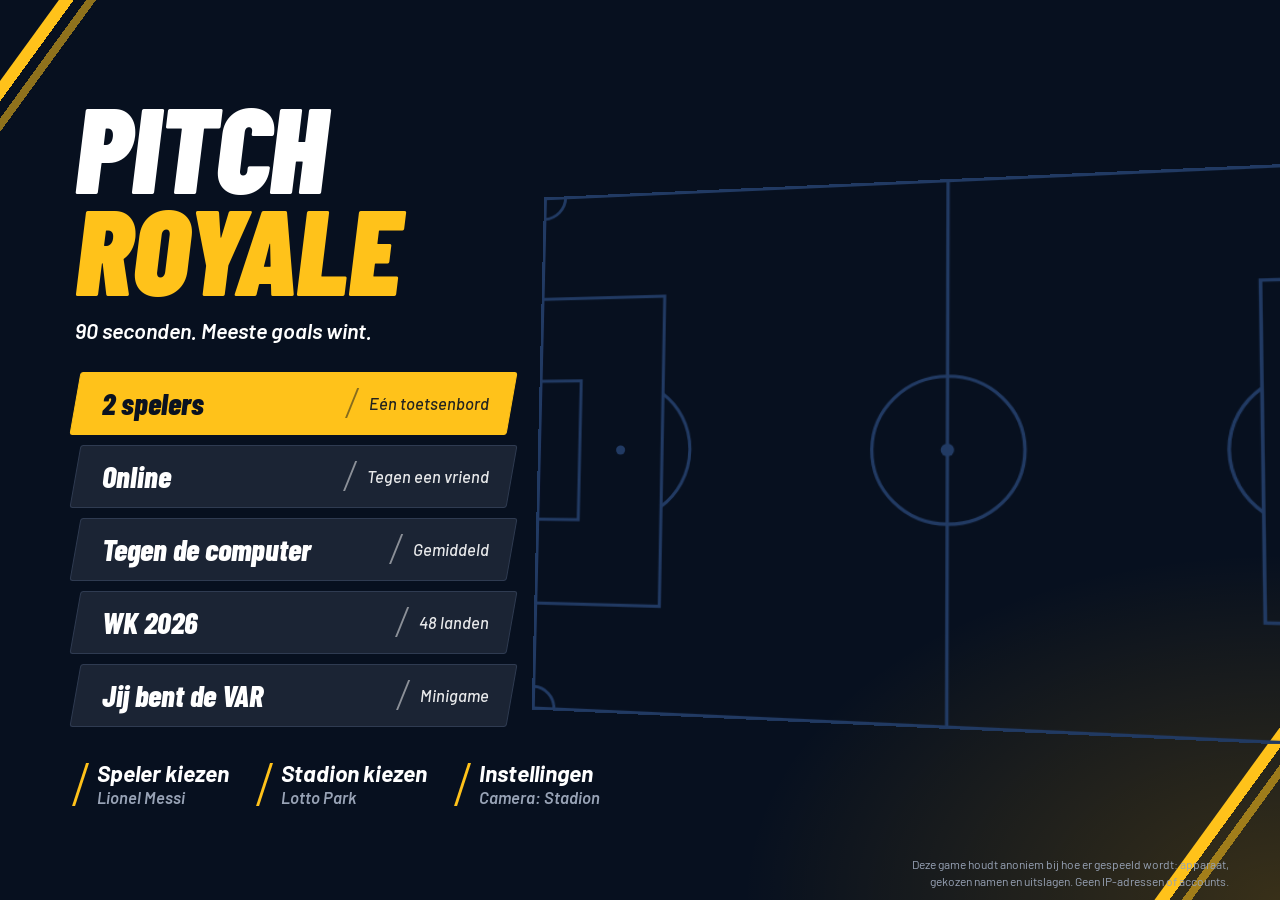
==== index.html @ 57b0ec44 "Bernabéu: het 360-scherm zoals op de foto's (tijd, embleem, REAL MADRID C.F., score, tv-beeld van de" ====
<!DOCTYPE html>
<html lang="nl">
<head>
    <meta charset="UTF-8">
    <meta name="viewport" content="width=device-width, initial-scale=1.0, maximum-scale=1.0, viewport-fit=cover">
    <meta name="apple-mobile-web-app-capable" content="yes">
    <meta name="mobile-web-app-capable" content="yes">
    <meta name="theme-color" content="#0a0a0a">
    <title>Pitch Royale</title>
    <link rel="icon" href="favicon.svg" type="image/svg+xml">
    <link rel="apple-touch-icon" href="apple-touch-icon.png">
    <link rel="preconnect" href="https://fonts.googleapis.com">
    <link rel="preconnect" href="https://fonts.gstatic.com" crossorigin>
    <link href="https://fonts.googleapis.com/css2?family=Barlow:ital,wght@0,400;0,500;0,600;1,500;1,600;1,700&family=Barlow+Condensed:ital,wght@0,600;0,700;0,800;1,700;1,800;1,900&family=Saira+Condensed:wght@900&family=Barlow+Semi+Condensed:wght@700&family=Montserrat:wght@500;600;700&family=Silkscreen&family=Space+Grotesk:wght@400;500&display=swap" rel="stylesheet">
    <link rel="stylesheet" href="styles.css?v=142">
</head>
<body>
    <!-- shared icons -->
    <svg width="0" height="0" style="position:absolute" aria-hidden="true">
        <symbol id="icon-back" viewBox="0 0 24 24">
            <path d="M20 12H5M11 5l-7 7 7 7" fill="none" stroke="currentColor" stroke-width="3" stroke-linecap="square"/>
        </symbol>
        <symbol id="icon-shirt" viewBox="0 0 64 56">
            <path d="M22 4 10 8 2 20l10 7 4-5v30h32V22l4 5 10-7-8-12-12-4c-2 5-6 7-10 7s-8-2-10-7z"/>
        </symbol>
    </svg>

    <!-- ============ SPLASH ============ -->
    <div id="loading-screen" class="screen menu active">
        <div class="splash__name">Pitch Royale</div>
    </div>

    <!-- ============ START ============ -->
    <!-- night blue, the name in white and yellow, slanted menu, the pitch in perspective -->
    <div id="launch-screen" class="screen home">
        <!-- a phone held upright: say before kick-off that the match is played on its side -->
        <p class="home__rotate" role="note">
            <span class="home__rotate-phone" aria-hidden="true"></span>
            <span><strong>Speel liggend:</strong> draai je telefoon een kwartslag</span>
        </p>
        <div class="home__decor" aria-hidden="true">
        <span class="home__stripe home__stripe--top"></span>
        <span class="home__stripe home__stripe--bottom"></span>

        <svg class="home__pitch" viewBox="0 0 1050 680">
            <g fill="none" stroke="currentColor" stroke-width="4">
                <rect x="2" y="2" width="1046" height="676"/>
                <line x1="525" y1="2" x2="525" y2="678"/>
                <circle cx="525" cy="340" r="91.5"/>
                <rect x="2" y="138.5" width="165" height="403"/>
                <rect x="2" y="248.5" width="55" height="183"/>
                <path d="M167 266.9a91.5 91.5 0 0 1 0 146.2"/>
                <rect x="883" y="138.5" width="165" height="403"/>
                <rect x="993" y="248.5" width="55" height="183"/>
                <path d="M883 266.9a91.5 91.5 0 0 0 0 146.2"/>
                <path d="M2 30a28 28 0 0 0 28-28M1020 2a28 28 0 0 0 28 28M2 650a28 28 0 0 1 28 28M1020 678a28 28 0 0 1 28-28"/>
            </g>
            <g fill="currentColor">
                <circle cx="525" cy="340" r="8"/>
                <circle cx="112" cy="340" r="6"/>
                <circle cx="938" cy="340" r="6"/>
            </g>
        </svg>
        </div>

        <main class="home__main">
            <h1 class="home__title"><span>Pitch</span> <span class="home__title-gold">Royale</span></h1>
            <p class="home__tag">90 seconden. Meeste goals wint.</p>

            <div class="home__menu">
                <button id="launch-cta" class="home__btn home__btn--gold" type="button">
                    <span class="home__btn-label">2 spelers</span>
                    <span class="home__btn-meta">Eén toetsenbord</span>
                </button>
                <button id="launch-online" class="home__btn" type="button">
                    <span class="home__btn-label">Online</span>
                    <span class="home__btn-meta">Tegen een vriend</span>
                </button>
                <button id="launch-cpu" class="home__btn" type="button">
                    <span class="home__btn-label">Tegen de computer</span>
                    <span class="home__btn-meta" id="launch-cpu-level">Gemiddeld</span>
                </button>
                <button id="launch-wk" class="home__btn" type="button">
                    <span class="home__btn-label">WK 2026</span>
                    <span class="home__btn-meta">48 landen</span>
                </button>
                <button id="launch-var" class="home__btn" type="button">
                    <span class="home__btn-label">Jij bent de VAR</span>
                    <span class="home__btn-meta" id="launch-var-meta">Minigame</span>
                </button>
            </div>

            <div class="home__links">
                <button id="launch-star-pick" class="home__stadium" type="button">
                    <span class="home__stadium-label">Speler kiezen</span>
                    <span class="home__stadium-name" id="launch-star-name">Lionel Messi</span>
                </button>
                <button id="launch-stadium-pick" class="home__stadium" type="button">
                    <span class="home__stadium-label">Stadion kiezen</span>
                    <span class="home__stadium-name" id="launch-stadium-name">Lotto Park</span>
                </button>
                <button id="launch-settings" class="home__stadium" type="button">
                    <span class="home__stadium-label">Instellingen</span>
                    <span class="home__stadium-name" id="launch-settings-name">Camera: Uitzending</span>
                </button>
            </div>
        </main>

        <!-- shown only while statistics are on (game.stats.js) -->
        <p class="home__note" id="stats-note" hidden>Deze game houdt anoniem bij hoe er gespeeld wordt: apparaat, gekozen namen en uitslagen. Geen IP-adressen of accounts.</p>
    </div>

    <!-- ============ SETUP ============ -->
    <div id="setup-screen" class="screen menu">
        <header class="topbar">
            <button class="back" type="button" data-back>
                <svg aria-hidden="true"><use href="#icon-back"/></svg>Terug
            </button>
            <span class="topbar__brand">Pitch Royale</span>
        </header>

        <main class="page">
            <div class="page__head">
                <h1 class="title">Opstelling</h1>
                <div class="seg" role="tablist" aria-label="Spelmodus">
                    <button class="seg__btn mode-tab active" type="button" data-mode="duo" role="tab" aria-selected="true">2 spelers</button>
                    <button class="seg__btn mode-tab" type="button" data-mode="cpu" role="tab" aria-selected="false">Tegen de computer</button>
                </div>
            </div>

            <div class="halves">
                <section class="team-card" id="card-p1" data-team="red">
                    <div class="team-card__head">
                        <svg class="shirt" aria-hidden="true"><use href="#icon-shirt"/></svg>
                        <div>
                            <div class="team-card__side">Thuis</div>
                            <div class="team-card__color">Rood</div>
                        </div>
                    </div>
                    <label class="field" for="p1-name">
                        <span class="field__label">Naam speler 1</span>
                        <input id="p1-name" class="field__input" type="text" maxlength="14" placeholder="Speler 1" autocomplete="off" spellcheck="false">
                    </label>
                    <dl class="keys">
                        <div><dt>Bewegen</dt><dd><kbd>W</kbd><kbd>A</kbd><kbd>S</kbd><kbd>D</kbd></dd></div>
                        <div><dt>Schieten</dt><dd><kbd>Spatie</kbd> langer = harder</dd></div>
                        <div><dt>Hoog schot</dt><dd><kbd>W</kbd> + <kbd>Spatie</kbd> samen</dd></div>
                        <div><dt>Passen</dt><dd><kbd>Q</kbd></dd></div>
                        <div><dt>Zonder bal</dt><dd><kbd>Spatie</kbd> tackle, <kbd>Q</kbd> bal vragen. Je speelt de hele wedstrijd met je eigen ster (online: <kbd>Q</kbd> wisselt)</dd></div>
                        <div><dt>Sprinten</dt><dd><kbd>Shift</kbd> links</dd></div>
                        <div><dt>Krullen</dt><dd>na je schot <kbd>W</kbd> of <kbd>S</kbd></dd></div>
                    </dl>
                    <p class="keys__note" id="p1-keys-alt" hidden>Tegen de computer werken de pijltjes ook.</p>
                    <p class="touch-help">Links de stick. Rechts <strong>Schiet</strong> (langer = harder; veeg bij het loslaten omhoog voor een hoog schot), <strong>Pass</strong> en <strong>Sprint</strong>. Zonder bal worden ze <strong>Tackle</strong> en <strong>Vraag</strong> (bal vragen). Je speelt de hele wedstrijd met je eigen ster; je teamgenoten speelt de computer. Krullen: duw na je schot de stick omhoog of omlaag.</p>
                </section>

                <div class="halves__mid">
                    <button id="swap-teams" class="swap" type="button" aria-label="Wissel van kleur">
                        <svg viewBox="0 0 24 24" aria-hidden="true">
                            <path d="M4 8h15M15 4l4 4-4 4M20 16H5M9 12l-4 4 4 4" fill="none" stroke="currentColor" stroke-width="2.5" stroke-linecap="square"/>
                        </svg>
                        Wissel
                    </button>
                </div>

                <section class="team-card" id="card-p2" data-team="blue">
                    <div class="team-card__head">
                        <svg class="shirt" aria-hidden="true"><use href="#icon-shirt"/></svg>
                        <div>
                            <div class="team-card__side">Uit</div>
                            <div class="team-card__color">Blauw</div>
                        </div>
                    </div>
                    <div id="p2-human">
                        <label class="field" for="p2-name">
                            <span class="field__label">Naam speler 2</span>
                            <input id="p2-name" class="field__input" type="text" maxlength="14" placeholder="Speler 2" autocomplete="off" spellcheck="false">
                        </label>
                        <dl class="keys">
                            <div><dt>Bewegen</dt><dd><kbd>↑</kbd><kbd>←</kbd><kbd>↓</kbd><kbd>→</kbd></dd></div>
                            <div><dt>Schieten</dt><dd><kbd>Enter</kbd> langer = harder</dd></div>
                            <div><dt>Hoog schot</dt><dd><kbd>↑</kbd> + <kbd>Enter</kbd> samen</dd></div>
                            <div><dt>Passen</dt><dd><kbd>Shift</kbd> rechts</dd></div>
                            <div><dt>Zonder bal</dt><dd><kbd>Enter</kbd> tackle, <kbd>Shift</kbd> wisselen naar wie het dichtst bij de bal is</dd></div>
                            <div><dt>Sprinten</dt><dd><kbd>Alt</kbd> rechts of <kbd>/</kbd></dd></div>
                            <div><dt>Krullen</dt><dd>na je schot <kbd>↑</kbd> of <kbd>↓</kbd></dd></div>
                        </dl>
                    </div>
                    <div class="team-card__cpu" id="p2-cpu" hidden>
                        <p class="team-card__cpu-name">Computer</p>
                        <p class="team-card__cpu-line">Kies hoe sterk hij speelt.</p>
                        <!-- filled from LEVELS in game.core.js by renderLevels() -->
                        <div class="level" id="level-list" role="radiogroup" aria-label="Niveau van de computer"></div>
                    </div>
                </section>
            </div>

            <div class="page__foot">
                <button id="to-coin" class="btn" type="button">Naar de toss</button>
            </div>
        </main>
    </div>

    <!-- ============ TOSS ============ -->
    <div id="coin-screen" class="screen menu">
        <header class="topbar">
            <button class="back" type="button" data-back>
                <svg aria-hidden="true"><use href="#icon-back"/></svg>Terug
            </button>
            <span class="topbar__brand">Pitch Royale</span>
        </header>

        <main class="page page--center">
            <h1 class="title">De toss</h1>
            <p class="lead"><strong id="coin-caller-name">Speler 1</strong> kiest: kop of munt?</p>

            <div class="toss">
                <button id="pick-heads" class="pick-btn pick-btn--heads" type="button">
                    <span class="pick-btn__coin" aria-hidden="true"></span>Kop
                </button>

                <div class="toss__circle">
                    <div class="coin-arena">
                        <div class="coin-shadow"></div>
                        <div class="coin" id="coin3d">
                            <div class="coin__face coin__face--heads">Kop</div>
                            <div class="coin__face coin__face--tails">Munt</div>
                        </div>
                    </div>
                </div>

                <button id="pick-tails" class="pick-btn pick-btn--tails" type="button">
                    <span class="pick-btn__coin" aria-hidden="true"></span>Munt
                </button>
            </div>

            <div id="coin-result" class="coin-result" aria-live="polite">
                <span class="coin-result__line"></span>
                <span class="coin-result__text"></span>
            </div>

            <div class="toss__cta">
                <button id="kickoff-btn" class="btn" type="button" hidden>Aftrappen</button>
            </div>
        </main>
    </div>

    <!-- ============ MATCH ============ -->
    <div id="game-screen" class="screen">
        <!-- TV scoreboard: our mark, the clock, then the three-letter codes and the score -->
        <div class="scorebug">
            <div class="scorebug__mark" aria-hidden="true">
                <img src="media/hud/ball.png?v=2" alt="" width="30" height="30">
            </div>
            <div class="scorebug__clock" id="hud-timer">00:00</div>
            <div class="scorebug__main">
                <div class="scorebug__team scorebug__team--red">
                    <span class="scorebug__name" id="hud-p1-name">SP1</span>
                </div>
                <div class="scorebug__score" aria-label="Stand">
                    <span id="hud-s1">0</span>
                    <span class="scorebug__sep" aria-hidden="true"></span>
                    <span id="hud-s2">0</span>
                </div>
                <div class="scorebug__team scorebug__team--blue">
                    <span class="scorebug__name" id="hud-p2-name">SP2</span>
                </div>
            </div>
        </div>

        <!-- WK knockout level at full time (game.wk.js) -->
        <div class="wk-banner" id="wk-banner" role="status" hidden>
            <span class="wk-banner__title">Verlenging</span>
            <span class="wk-banner__sub">30 seconden · daarna strafschoppen</span>
        </div>

        <!-- while the stadium model downloads; the match is already on (buildStadium) -->
        <div class="stadium-loading" id="stadium-loading" role="status" hidden>
            Stadion laden <span id="stadium-loading-pct"></span>
        </div>

        <!-- a corner or a throw-in (game.js: set pieces): what it is and for whom, and
             for whoever takes it how; the layer catches the click or tap on the pitch -->
        <div class="setpiece" id="setpiece" role="status" hidden>
            <span class="setpiece__kind" id="setpiece-kind">Hoekschop</span>
            <span class="setpiece__team" id="setpiece-team">SP1</span>
            <span class="setpiece__hint" id="setpiece-hint" hidden></span>
        </div>
        <div class="aim-layer" id="aim-layer" hidden></div>

        <!-- the referee's call (game.referee.js): offside, a foul, a card -->
        <div class="ref-call" id="ref-call" role="status" hidden>
            <span class="ref-call__card" id="ref-call-card" hidden></span>
            <span class="ref-call__kind" id="ref-call-kind">Buitenspel</span>
            <span class="ref-call__team" id="ref-call-team">SP1</span>
            <span class="ref-call__sub" id="ref-call-sub"></span>
        </div>
        <!-- the VAR at work, the replay's bars, and its decision -->
        <div class="replay" id="replay" aria-hidden="true" hidden>
            <span class="replay__tag">Herhaling</span>
        </div>
        <div class="var-box" id="var-box" role="status" hidden>
            <span class="var-box__mark">VAR</span>
            <span class="var-box__state" id="var-state">Check</span>
            <span class="var-box__subject" id="var-subject">Mogelijke strafschop</span>
        </div>
        <div class="var-decision" id="var-decision" role="status" hidden>
            <div class="var-decision__bar">
                <span class="var-decision__tag">VAR</span>
                <span class="var-decision__text" id="var-decision-text">Strafschop</span>
            </div>
            <div class="var-decision__sub" id="var-decision-sub"></div>
        </div>
        <!-- the screen dips for a moment while the players are put in place for it -->
        <div class="cut" id="cut" hidden></div>

        <!-- key legends, filled in by paintHud() -->
        <div class="hud-keys hud-keys--left" id="hud-keys-p1"></div>
        <div class="hud-keys hud-keys--right" id="hud-keys-p2"></div>

        <div class="kickoff-overlay" id="kickoff-overlay" hidden>
            <div class="kickoff-board">
                <div class="kickoff-overlay__lbl">Aftrap</div>
                <div class="kickoff-overlay__num" id="kickoff-num">3</div>
            </div>
        </div>

        <!-- a goal: the word in the scorer's colour, then the new score in the scoreboard style -->
        <div class="goal-flash" id="goal-flash" hidden>
            <div class="goal-flash__text">Goal</div>
            <div class="goal-flash__bar">
                <span class="goal-flash__code goal-flash__code--red" id="goal-flash-red">SP1</span>
                <span class="goal-flash__score"><span id="goal-flash-s1">1</span><span class="scorebug__sep" aria-hidden="true"></span><span id="goal-flash-s2">0</span></span>
                <span class="goal-flash__code goal-flash__code--blue" id="goal-flash-blue">SP2</span>
            </div>
            <div class="goal-flash__sub" id="goal-flash-sub">Speler 1</div>
        </div>

        <button id="pause-btn" class="pause-btn" type="button" title="Pauze (P of Esc)" aria-label="Pauze">
            <span></span><span></span>
        </button>

        <div id="pause-overlay" class="pause-overlay" hidden>
            <div class="pause-overlay__panel paper">
                <div class="pause-overlay__title">Pauze</div>
                <div class="pause-overlay__sub">Druk op <kbd>P</kbd> of <kbd>Esc</kbd> om verder te spelen.</div>
                <button id="pause-resume" class="btn" type="button">Verder spelen</button>
                <button id="pause-leave" class="btn btn--line" type="button" hidden>Wedstrijd verlaten</button>
                <button id="pause-quit" class="btn btn--line" type="button">Afsluiten</button>
            </div>
        </div>

        <!-- touch controls, only on phones and tablets (html.is-touch, game.ui.js):
             a stick on the left that appears where your thumb lands, two buttons on the right -->
        <div class="touch" id="touch-controls">
            <div class="touch__zone" id="touch-zone">
                <div class="stick" id="touch-stick"><div class="stick__knob" id="touch-knob"></div></div>
            </div>
            <button class="touch__btn touch__btn--pass" id="touch-pass" type="button" tabindex="-1">Pass</button>
            <button class="touch__btn touch__btn--shoot" id="touch-shoot" type="button" tabindex="-1">Schiet</button>
            <button class="touch__btn touch__btn--sprint" id="touch-sprint" type="button" tabindex="-1">Sprint</button>
        </div>

        <!-- a phone held upright: the pitch needs the width -->
        <div class="rotate-hint">
            <div class="rotate-hint__phone" aria-hidden="true"></div>
            <p class="rotate-hint__text">Draai je telefoon</p>
            <p class="rotate-hint__lead">De wedstrijd wordt liggend gespeeld. Hij staat op pauze tot je je telefoon een kwartslag draait.</p>
            <p class="rotate-hint__sub">Draait het beeld niet mee? Zet de rotatievergrendeling uit: veeg vanaf de rand omlaag en tik op het slotje of op "Automatisch draaien".</p>
        </div>
    </div>

    <!-- ============ WK 2026: PICK YOUR COUNTRY ============ -->
    <div id="wk-screen" class="screen menu">
        <header class="topbar">
            <button class="back" type="button" data-back>
                <svg aria-hidden="true"><use href="#icon-back"/></svg>Terug
            </button>
            <span class="topbar__brand">WK 2026</span>
        </header>

        <main class="page wk">
            <div class="wk__head">
                <img class="wk-emblem" alt="WK 2026" hidden>
                <h1 class="title">Kies je land</h1>
                <p class="wk__lead">Het WK in Canada, Mexico en de Verenigde Staten: de 48 landen in de groepen van de loting. Jij speelt de wedstrijden van jouw land, de rest wordt gespeeld zonder jou.</p>
            </div>

            <div class="wk-hero" id="wk-hero"></div>

            <div class="wk__resume" id="wk-resume" hidden>
                <p class="wk__resume-text" id="wk-resume-text"></p>
                <button id="wk-resume-go" class="btn" type="button">Verder spelen</button>
            </div>

            <div class="wk__level">
                <p class="wk__level-label" id="wk-level-label">Niveau van de tegenstanders</p>
                <div class="seg" id="wk-level" role="radiogroup" aria-labelledby="wk-level-label">
                    <button class="seg__btn" type="button" role="radio" data-level="easy">Makkelijk</button>
                    <button class="seg__btn" type="button" role="radio" data-level="medium">Gemiddeld</button>
                    <button class="seg__btn" type="button" role="radio" data-level="hard">Moeilijk</button>
                </div>
            </div>

            <!-- twelve groups, filled from WK_GROUPS by wkRenderPick() -->
            <div class="wk-groups" id="wk-groups"></div>

            <!-- stays at the bottom of the screen while you scroll through the groups -->
            <div class="wk__foot">
                <button id="wk-start" class="btn" type="button" disabled>Kies je land</button>
            </div>
        </main>
    </div>

    <!-- ============ WK 2026: THE TOURNAMENT ============ -->
    <div id="wk-hub-screen" class="screen menu">
        <header class="topbar">
            <button class="back" type="button" id="wk-hub-back">
                <svg aria-hidden="true"><use href="#icon-back"/></svg>Menu
            </button>
            <span class="topbar__brand">WK 2026</span>
        </header>

        <main class="page wkhub">
            <div class="wkhub__head">
                <img class="wk-emblem wk-emblem--small" alt="WK 2026" hidden>
                <img class="flag flag--head" id="wk-hub-flag" src="media/flags/nl.svg" alt="" width="60" height="40">
                <div>
                    <h1 class="title" id="wk-hub-team">Nederland</h1>
                    <p class="wkhub__sub" id="wk-hub-sub">Groep F</p>
                </div>
            </div>

            <ol class="wk-path" id="wk-path" aria-label="Het toernooi"></ol>

            <div class="wkhub__grid">
                <section class="wk-panel">
                    <h2 class="wk-panel__title" id="wk-table-title">Groep F</h2>
                    <table class="wk-table" id="wk-table"></table>
                    <ul class="wk-fixtures" id="wk-fixtures"></ul>
                </section>
                <section class="wk-panel wk-next" id="wk-next" aria-live="polite"></section>
            </div>

            <details class="wk-all">
                <summary>Alle groepen</summary>
                <div class="wk-all__grid" id="wk-all"></div>
            </details>
        </main>
    </div>

    <!-- ============ ONLINE: log in, friends, a code, waiting (game.online.js) ============ -->
    <div id="online-screen" class="screen menu">
        <header class="topbar">
            <button class="back" type="button" id="online-back">
                <svg aria-hidden="true"><use href="#icon-back"/></svg><span>Terug</span>
            </button>
            <div class="o-me" id="online-me" hidden>
                <span>Ingelogd als</span><strong id="online-me-name"></strong>
                <button type="button" class="o-me__out" id="online-logout">Uitloggen</button>
            </div>
            <span class="topbar__brand" id="online-brand">Pitch Royale</span>
        </header>

        <main class="page">
            <!-- log in or make an account: a username and a password, no email -->
            <section class="o-view o-center" id="online-login">
                <h1 class="title">Online spelen</h1>
                <div class="seg o-seg" role="tablist" aria-label="Inloggen of account maken">
                    <button class="seg__btn active" type="button" role="tab" aria-selected="true" data-auth="in">Inloggen</button>
                    <button class="seg__btn" type="button" role="tab" aria-selected="false" data-auth="up">Account maken</button>
                </div>
                <form class="o-form" id="online-auth-form" novalidate>
                    <label class="field" for="online-user">
                        <span class="field__label">Gebruikersnaam</span>
                        <input id="online-user" class="field__input" type="text" maxlength="16" autocomplete="username" autocapitalize="none" spellcheck="false" placeholder="bijvoorbeeld spits9">
                    </label>
                    <label class="field" for="online-pass">
                        <span class="field__label">Wachtwoord</span>
                        <input id="online-pass" class="field__input" type="password" autocomplete="current-password" placeholder="minstens 6 tekens">
                    </label>
                    <p class="o-msg" id="online-auth-msg" role="alert" hidden></p>
                    <button class="btn" type="submit" id="online-auth-go">Inloggen</button>
                    <p class="o-hint">Je hebt alleen een gebruikersnaam en een wachtwoord nodig. Geen e-mail.</p>
                </form>
            </section>

            <!-- friends, as a league table with your results against each other -->
            <section class="o-view o-page" id="online-friends" hidden>
                <div class="o-head">
                    <h1 class="title">Vrienden</h1>
                    <form class="o-add" id="online-add-form">
                        <input id="online-add" class="field__input" type="text" maxlength="16" placeholder="Gebruikersnaam" aria-label="Gebruikersnaam van je vriend" autocomplete="off" autocapitalize="none" spellcheck="false">
                        <button class="btn" type="submit">Verzoek sturen</button>
                    </form>
                </div>
                <p class="o-msg" id="online-add-msg" role="status" hidden></p>
                <div class="o-box o-box--gold" id="online-requests" hidden></div>
                <div class="o-box" id="online-list"></div>
                <div class="o-foot">
                    <button class="btn btn--line" type="button" id="online-to-code">Spelen met een code <span class="btn__meta">zonder vriendschap</span></button>
                </div>
            </section>

            <!-- make a code, or type the one you got -->
            <section class="o-view o-center" id="online-code" hidden>
                <h1 class="title">Spelen met een code</h1>
                <p class="lead">Maak een code en stuur hem naar je vriend, of typ de code die je kreeg.</p>
                <div class="o-form">
                    <button class="btn" type="button" id="online-make">Code maken</button>
                    <div class="o-or">of</div>
                    <label class="field" for="online-code-in">
                        <span class="field__label">Code van je vriend</span>
                        <input id="online-code-in" class="field__input o-code-input" type="text" inputmode="numeric" pattern="[0-9]*" maxlength="4" placeholder="0000" autocomplete="off">
                    </label>
                    <p class="o-msg" id="online-code-msg" role="status" hidden></p>
                    <button class="btn btn--line" type="button" id="online-join" disabled>Meedoen</button>
                </div>
            </section>

            <!-- what do you play: a match or a shoot-out -->
            <section class="o-view o-center" id="online-pick" hidden>
                <h1 class="title">Wat spelen jullie?</h1>
                <p class="lead" id="online-pick-lead"></p>
                <div class="o-kinds">
                    <button class="btn btn--line" type="button" data-kind="match">Wedstrijd <span class="btn__meta">90 seconden</span></button>
                    <button class="btn btn--line" type="button" data-kind="pens">Strafschoppen <span class="btn__meta">Normaal</span></button>
                    <button class="btn btn--line" type="button" data-kind="wkpens">Strafschoppen WK <span class="btn__meta">MetLife · kies je land</span></button>
                </div>
            </section>

            <!-- a World Cup shoot-out: both pick a country -->
            <section class="o-view o-page" id="online-land" hidden>
                <h1 class="title">Kies je land</h1>
                <p class="lead" id="online-land-lead" aria-live="polite"></p>
                <div class="o-lands" id="online-land-grid" role="group" aria-label="Landen"></div>
            </section>

            <!-- waiting for the other one -->
            <section class="o-view o-center" id="online-wait" hidden>
                <h1 class="title" id="online-wait-title">Wachten op je vriend</h1>
                <div class="o-vs">
                    <div class="o-team o-team--red" id="online-wait-red"></div>
                    <b>tegen</b>
                    <div class="o-team o-team--blue o-team--wait" id="online-wait-blue">…</div>
                </div>
                <p class="lead" id="online-wait-lead" aria-live="polite"></p>
                <div class="o-code" id="online-wait-code" aria-label="Code"></div>
                <button class="btn btn--line" type="button" id="online-copy">Code kopiëren</button>
            </section>
        </main>
    </div>

    <!-- ============ SETTINGS ============ -->
    <!-- the match camera, one for a laptop and one for a phone (game.ui.js: bindSettings) -->
    <div id="settings-screen" class="screen menu">
        <header class="topbar">
            <button class="back" type="button" data-back>
                <svg aria-hidden="true"><use href="#icon-back"/></svg>Terug
            </button>
            <span class="topbar__brand">Pitch Royale</span>
        </header>

        <main class="page">
            <div class="page__head">
                <h1 class="title">Instellingen</h1>
                <div class="seg" role="tablist" aria-label="Apparaat">
                    <button class="seg__btn set-device" type="button" data-device="laptop" role="tab">Laptop</button>
                    <button class="seg__btn set-device" type="button" data-device="phone" role="tab">Telefoon</button>
                </div>
            </div>

            <div class="set">
                <section class="set__views">
                    <h2 class="set__head">Camera</h2>
                    <div class="set__list" id="set-views" role="radiogroup" aria-label="Camera"></div>
                </section>

                <section class="set__tune">
                    <!-- the chosen stadium as the match camera sees it (game.ui.js: SETTINGS_PREVIEW) -->
                    <div class="set__preview" id="set-preview">
                        <span class="set__preview-wait" id="set-preview-wait">Stadion laden…</span>
                    </div>
                    <label class="set__slider" for="set-height">
                        <span class="set__slider-top"><span>Hoogte</span><output id="set-height-out">5</output></span>
                        <input id="set-height" type="range" min="0" max="10" step="1" value="5">
                    </label>
                    <label class="set__slider" for="set-zoom">
                        <span class="set__slider-top"><span>Zoom</span><output id="set-zoom-out">5</output></span>
                        <input id="set-zoom" type="range" min="0" max="10" step="1" value="5">
                    </label>
                    <p class="set__note" id="set-note">Geldt voor deze laptop. De telefoon heeft zijn eigen camera.</p>
                    <button class="btn btn--line" id="set-reset" type="button">Standaard</button>
                </section>
            </div>
        </main>
    </div>

    <!-- ============ STADIUM PICKER ============ -->
    <div id="stadium-screen" class="screen menu">
        <header class="topbar">
            <button id="stadium-back" class="back" type="button">
                <svg aria-hidden="true"><use href="#icon-back"/></svg>Terug
            </button>
            <span class="topbar__brand">Pitch Royale</span>
        </header>

        <main class="page">
            <h1 class="title" id="stadium-title">Competitie kiezen</h1>
            <p class="league-sub" id="stadium-sub" hidden></p>

            <!-- step 1: the competitions (game.stadium.js: renderLeagueTiles) -->
            <div class="leagues" id="stadium-leagues" role="group" aria-label="Competities"></div>

            <!-- step 2: the stadiums of one competition, the others in a strip on the left -->
            <div class="stadium stadium--league" id="stadium-pick" hidden>
                <nav class="league-strip" id="stadium-strip" aria-label="Andere competitie"></nav>
                <div class="stadium__view">
                    <!-- STADIUM_PREVIEW mounts its canvas in here -->
                    <div class="viewer" id="stadium-viewer">
                        <p class="viewer__msg viewer__msg--loading">Stadion laden</p>
                        <p class="viewer__msg viewer__msg--failed">Dit stadion kon niet worden geladen</p>
                    </div>
                    <p class="viewer__hint no-touch">Sleep om te draaien, scroll om te zoomen</p>
                    <p class="viewer__hint touch-only">Sleep om te draaien, knijp om te zoomen</p>
                    <div class="caption">
                        <h2 class="caption__name" id="stadium-name">Lotto Park</h2>
                        <p class="caption__sub">
                            <span id="stadium-club">RSC Anderlecht · Brussel</span>
                            <span class="caption__cap" id="stadium-cap">22.500 plaatsen</span>
                        </p>
                    </div>
                </div>

                <div class="stadium__side">
                    <div class="stadium-list__head" aria-hidden="true">
                        <span>#</span><span>Stadion</span><span></span><span>Plaatsen</span>
                    </div>
                    <div class="stadium-list stadium-list--league" id="stadium-list" role="group" aria-label="Stadions"></div>
                    <div class="stadium__foot">
                        <!-- a stadium with a retractable roof: open or closed (game.stadium.js: renderRoofButtons) -->
                        <div class="seg roof-seg" id="stadium-roof" role="radiogroup" aria-label="Dak" hidden>
                            <button class="seg__btn" type="button" role="radio" data-roof="open">Dak open</button>
                            <button class="seg__btn" type="button" role="radio" data-roof="closed">Dak dicht</button>
                        </div>
                        <button id="stadium-confirm" class="btn" type="button">Dit stadion kiezen</button>
                    </div>
                </div>
            </div>
        </main>
    </div>

    <!-- ============ PICK YOUR STAR (game.players.js) ============ -->
    <div id="star-screen" class="screen menu">
        <header class="topbar">
            <button id="star-back" class="back" type="button">
                <svg aria-hidden="true"><use href="#icon-back"/></svg>Terug
            </button>
            <span class="topbar__brand">Pitch Royale</span>
        </header>

        <main class="page">
            <h1 class="title">Speler kiezen</h1>

            <div class="stadium star">
                <div class="stadium__view">
                    <div class="star__num" id="star-num" aria-hidden="true">10</div>
                    <div class="viewer" id="star-viewer"></div>
                    <p class="viewer__hint">Sleep om hem rond te draaien</p>
                    <div class="star__stats star__stats--over" id="star-stats-over"></div>
                    <div class="caption">
                        <h2 class="caption__name" id="star-name">Lionel Messi</h2>
                        <p class="caption__sub">
                            <span class="star__land" id="star-land">Argentinië</span>
                            <span class="caption__cap" id="star-cap">Rugnummer 10</span>
                        </p>
                    </div>
                </div>

                <div class="stadium__side">
                    <div class="stadium-list__head" aria-hidden="true">
                        <span>#</span><span>Speler</span><span></span><span>Land</span>
                    </div>
                    <div class="stadium-list" id="star-list" role="group" aria-label="Spelers"></div>
                    <div class="star__stats" id="star-stats"></div>
                    <div class="stadium__foot">
                        <button id="star-confirm" class="btn" type="button">Deze speler kiezen</button>
                    </div>
                </div>
            </div>
        </main>
    </div>

    <!-- ============ FULL TIME ============ -->
    <div id="over-screen" class="screen">
        <main class="page page--center">
            <h1 class="title">Eindstand</h1>
            <div class="final">
                <div class="final__team final__team--red">
                    <span class="final__name" id="over-p1-name">Speler 1</span>
                </div>
                <div class="final__score">
                    <span id="over-s1">0</span>
                    <span aria-hidden="true">–</span>
                    <span id="over-s2">0</span>
                </div>
                <div class="final__team final__team--blue">
                    <span class="final__name" id="over-p2-name">Speler 2</span>
                </div>
            </div>
            <p class="final__verdict" id="over-winner">Gelijkspel</p>
            <!-- possession, shots (on target) and passes, filled by renderMatchStats() in game.js -->
            <div class="match-stats" id="over-stats" role="group" aria-label="Wedstrijdstatistieken"></div>
            <div class="actions">
                <button id="play-again" class="btn" type="button">Revanche</button>
                <button id="back-home" class="btn btn--line" type="button">Naar het menu</button>
                <button id="wk-continue" class="btn" type="button" hidden>Verder</button>
            </div>
        </main>
    </div>

    <!-- a friend challenges you, wherever you are in the menus (game.online.js) -->
    <div class="o-modal-bg" id="online-invite" role="dialog" aria-modal="true" aria-labelledby="online-invite-title" hidden>
        <div class="o-modal">
            <p class="o-h">Uitdaging</p>
            <p class="o-big" id="online-invite-title"></p>
            <p class="o-note" id="online-invite-sub"></p>
            <div class="o-modal__btns">
                <button class="o-sbtn" type="button" id="online-invite-yes">Accepteren</button>
                <button class="o-sbtn o-sbtn--slate" type="button" id="online-invite-no">Weigeren</button>
            </div>
            <div class="o-modal__time"><i id="online-invite-time"></i></div>
        </div>
    </div>

    <script src="https://cdnjs.cloudflare.com/ajax/libs/three.js/r128/three.min.js"></script>
    <script src="https://cdn.jsdelivr.net/npm/three@0.128.0/examples/js/loaders/GLTFLoader.js"></script>
    <script src="https://cdn.jsdelivr.net/npm/three@0.128.0/examples/js/controls/OrbitControls.js"></script>
    <script src="game.core.js?v=167"></script>
    <script src="game.screen.js?v=21"></script>
    <script src="game.stadium.js?v=137"></script>
    <script src="game.ui.js?v=135"></script>
    <script src="game.wk.js?v=116"></script>
    <script src="stats.config.js?v=116"></script>
    <script src="game.stats.js?v=118"></script>
    <script src="game.players.js?v=1"></script>
    <script src="game.js?v=145"></script>
    <script src="game.referee.js?v=7"></script>
    <script src="game.pens.js?v=3"></script>
    <script src="game.var.js?v=1"></script>
    <script src="game.online.js?v=6"></script>
</body>
</html>
---- styles.css ----
/* =====================================================
   PITCH ROYALE
   The match and full time: mown grass, chalk lines and a
   black scoreboard. The menus before kick-off are that
   scoreboard up close (see MENUS). No gradients, glows
   or drop shadows anywhere.

   MOBILE FIRST. Everything outside a media query is for
   a phone held upright, down to 320 px wide. The blocks
   after it only add, from small to large:

     (orientation: landscape) and (min-width: 560px)
         side by side: a phone on its side, and desktops
     (orientation: landscape) and (max-height: 519px)
         a phone on its side: little height, less chrome
     (min-width: ...)
         more columns as the width allows
     (min-width: 700px) and (min-height: 560px)
         tablets and desktops: bigger type, framed board
     (min-width: 900px) and (min-height: 560px)
         the desktop layouts

   Heights are in --vh: 1svh where the browser knows it,
   the screen with the address bar showing, so nothing
   ends up under Safari's toolbar. The notch, the round
   corners and the home bar are kept clear with the
   safe-area insets (viewport-fit=cover in index.html).
   ===================================================== */

:root {
    --grass:      #267d34;
    --grass-dark: #227330;
    --ink:        #121512;
    --paper:      #ffffff;
    --paper-dim:  #eef0eb;
    --rule:       #d3d8d0;
    --muted:      #586056;
    --red:        #d91e36;
    --blue:       #1f5dff;
    --yellow:     #ffd60a;

    --line:   3px;                          /* chalk line weight */
    --gutter: 16px;
    --stripe: calc(100vw / 12);             /* mowing stripes, symmetric around the halfway line */

    --safe-t: env(safe-area-inset-top, 0px);
    --safe-r: env(safe-area-inset-right, 0px);
    --safe-b: env(safe-area-inset-bottom, 0px);
    --safe-l: env(safe-area-inset-left, 0px);
    --vh: 1vh;

    --font-cond: 'Barlow Condensed', 'Arial Narrow', 'Helvetica Neue', Arial, sans-serif;
    --font-text: 'Barlow', system-ui, -apple-system, 'Segoe UI', Arial, sans-serif;
}
@supports (height: 1svh) {
    :root { --vh: 1svh; }
}

*, *::before, *::after { box-sizing: border-box; }
.is-touch * { touch-action: manipulation; }
[hidden] { display: none !important; }

html {
    -webkit-text-size-adjust: 100%;         /* Safari would blow the text up on a phone on its side */
    text-size-adjust: 100%;
}
html, body { height: 100%; margin: 0; }
body {
    overflow: hidden;
    color: #fff;
    font: 500 16px/1.45 var(--font-text);
    background: #0a0a0a;
    -webkit-font-smoothing: antialiased;
}
/* full time is played out on the grass */
#over-screen {
    background: var(--grass) repeating-linear-gradient(
        90deg,
        transparent 0 var(--stripe),
        var(--grass-dark) var(--stripe) calc(var(--stripe) * 2)
    );
}

button, input { font: inherit; color: inherit; }
button { cursor: pointer; -webkit-tap-highlight-color: transparent; }
button:disabled { cursor: default; }

:focus-visible { outline: 3px solid var(--yellow); outline-offset: 3px; }
.paper :focus-visible { outline-color: var(--ink); }

[data-team="red"]  { --team: var(--red);  --team-ink: var(--red-ink, #fff); }
[data-team="blue"] { --team: var(--blue); --team-ink: var(--blue-ink, #fff); }

/* phone or keyboard: html.is-touch is set by game.ui.js */
html:not(.is-touch) .touch-only,
html:not(.is-touch) .touch-help,
.is-touch .no-touch,
.is-touch .hud-keys,
.is-touch .pause-overlay__sub,
.is-touch #card-p1 .keys,
.is-touch #p1-keys-alt,
.is-touch #launch-cta,
.is-touch #setup-screen .seg { display: none !important; }

/* ---------- screens ---------- */
.screen {
    position: fixed;
    inset: 0;
    display: none;
    flex-direction: column;
    overflow-x: hidden;
    overflow-y: auto;
    overscroll-behavior: contain;
    padding: var(--safe-t) var(--safe-r) 0 var(--safe-l);
}
.screen.active { display: flex; }

.page {
    flex: 1 0 auto;
    display: flex;
    flex-direction: column;
    width: 100%;
    max-width: 1320px;
    margin: 0 auto;
    padding: 8px var(--gutter) calc(20px + var(--safe-b));
}
.page--center {
    align-items: center;
    text-align: center;
}
/* centred while it fits, top-aligned and scrollable when it doesn't */
.page--center > :first-child { margin-top: auto; }
.page--center > :last-child  { margin-bottom: auto; }
.page__head {
    display: flex;
    flex-wrap: wrap;
    align-items: flex-end;
    justify-content: space-between;
    gap: 12px 32px;
    margin-bottom: 14px;
}

.title {
    margin: 0;
    font: 800 clamp(38px, 11vw, 92px)/.9 var(--font-cond);
    text-transform: uppercase;
}
.lead {
    margin: 10px 0 0;
    font-size: 16px;
}

/* ---------- buttons ---------- */
.btn {
    display: inline-flex;
    align-items: center;
    justify-content: center;
    gap: 16px;
    min-height: 52px;
    padding: 0 22px;
    border: var(--line) solid var(--yellow);
    border-radius: 0;
    background: var(--yellow);
    color: var(--ink);
    font: 700 21px/1 var(--font-cond);
    letter-spacing: .03em;
    text-transform: uppercase;
    transition: background-color .12s, border-color .12s, color .12s;
}
.btn:active { transform: translateY(2px); }
.btn--line { background: transparent; border-color: #fff; color: #fff; }
.btn__meta {
    font: 500 15px/1 var(--font-text);
    letter-spacing: 0;
    text-transform: none;
}
.paper .btn { border-color: var(--ink); }

@media (hover: hover) {
    .btn:hover { background: #fff; border-color: #fff; }
    .btn--line:hover { background: #fff; color: var(--ink); }
    .paper .btn:hover { background: var(--ink); color: #fff; }
}

kbd {
    display: inline-grid;
    place-items: center;
    min-width: 30px;
    height: 30px;
    padding: 0 7px;
    border: 2px solid var(--ink);
    border-bottom-width: 4px;
    border-radius: 5px;
    background: #fff;
    color: var(--ink);
    font: 700 15px/1 var(--font-cond);
    letter-spacing: .02em;
    text-transform: uppercase;
}

@media (min-width: 700px) and (min-height: 560px) {
    :root { --gutter: clamp(20px, 4vw, 56px); }
    body { font-size: 17px; }
    .title { font-size: clamp(40px, min(6.4vw, calc(var(--vh) * 10.5)), 92px); }
    .lead { margin-top: 12px; font-size: clamp(17px, 1.5vw, 21px); }
    .btn { min-height: 58px; padding: 0 28px; font-size: 23px; }
    .btn__meta { font-size: 16px; }
}


/* =====================================================
   MATCH — HUD over the 3D scene
   Small enough for a phone on its side; broadcast size
   once the screen is big.
   ===================================================== */
#game-screen { padding: 0; background: #000; overflow: hidden; }
#game-screen canvas {
    position: absolute;
    inset: 0;
    z-index: 0;
    display: block;
    width: 100% !important;
    height: 100% !important;
}

/* TV scoreboard in the style of a European night: our mark in a blue
   square, the clock on a light plate, then a navy bar with the two
   three-letter codes either side of the score. A thin strip in each
   team's colour (red or blue, or the WK kits) closes the bar. */
.scorebug {
    --bug-h: 30px;
    --bug-navy: #0d1a6e;
    --bug-blue: #202ed8;                    /* the blue of media/hud/ball.png */
    --bug-plate: #eef0f7;
    --bug-dim: #4a5bc4;
    position: absolute;
    z-index: 2;
    top: calc(8px + var(--safe-t));
    left: 50%;
    display: flex;
    align-items: stretch;
    height: var(--bug-h);
    transform: translateX(-50%);
    font-family: var(--font-text);
}
.scorebug__mark {
    display: grid;
    place-items: center;
    width: var(--bug-h);
    background: var(--bug-blue);
    color: #fff;
}
.scorebug__mark img { display: block; width: 100%; height: 100%; object-fit: cover; }   /* media/hud/ball.png, your own ball */
.scorebug__clock {
    display: grid;
    place-items: center;
    min-width: 66px;
    padding: 0 8px;
    background: var(--bug-plate);
    color: var(--bug-navy);
    font: 500 17px/1 var(--font-text);
    font-variant-numeric: tabular-nums;
    letter-spacing: .04em;
}
.scorebug__clock.warning { background: var(--yellow); }
.scorebug__main {
    display: flex;
    align-items: stretch;
    margin-left: 4px;
    border-left: 5px solid var(--red);
    border-right: 5px solid var(--blue);
    background: var(--bug-navy);
    color: #fff;
}
.scorebug__team {
    display: flex;
    align-items: center;
    gap: 6px;
    padding: 0 8px 0 10px;
    font: 500 17px/1 var(--font-text);
    letter-spacing: .08em;
    text-transform: uppercase;
}
.scorebug__name { white-space: nowrap; }
/* the little brackets that open towards the score */
.scorebug__team--red::after,
.scorebug__team--blue::before {
    content: '';
    width: 5px;
    height: 12px;
    border: 2px solid var(--bug-dim);
    border-left: 0;
    border-radius: 0 8px 8px 0;
}
.scorebug__team--blue::before { border: 2px solid var(--bug-dim); border-right: 0; border-radius: 8px 0 0 8px; }
.scorebug__team--blue { padding: 0 10px 0 8px; }
.scorebug__score {
    display: flex;
    align-items: center;
    gap: 9px;
    padding: 0 4px;
    font: 500 18px/1 var(--font-text);
    font-variant-numeric: tabular-nums;
}
.scorebug__sep { width: 1px; height: 12px; background: var(--bug-dim); }
/* WK: the flag next to the FIFA code (game.wk.js) */
.scorebug__flag {
    flex: none;
    width: 21px;
    height: 14px;
    object-fit: cover;
}

/* WK: extra time */
.wk-banner {
    position: absolute;
    z-index: 4;
    top: 38%;
    left: 50%;
    transform: translateX(-50%);
    display: grid;
    justify-items: center;
    gap: 4px;
    max-width: calc(100% - 32px);
    padding: 12px 24px 14px;
    border: var(--line) solid #fff;
    background: var(--ink);
    color: #fff;
    text-align: center;
    pointer-events: none;
}
.wk-banner__title { font: 800 34px/1 var(--font-cond); text-transform: uppercase; }
.wk-banner__sub { font: 700 15px/1 var(--font-cond); color: var(--yellow); text-transform: uppercase; }

/* key legends: only with a keyboard and the width for them */
.hud-keys {
    position: absolute;
    z-index: 2;
    bottom: 18px;
    display: none;
    flex-wrap: wrap;
    align-items: center;
    gap: 6px 16px;
    max-width: 47vw;
    padding: 9px 14px;
    background: rgba(18, 21, 18, .86);
    color: #fff;
    font-size: 14px;
    line-height: 1.2;
}
.hud-keys--left  { left: 18px;  border-left: 8px solid var(--team, #fff); }
.hud-keys--right { right: 18px; border-right: 8px solid var(--team, #fff); justify-content: flex-end; }
.hud-keys__who {
    font: 700 20px/1 var(--font-cond);
    text-transform: uppercase;
}
.hud-keys__group { display: inline-flex; align-items: center; gap: 4px; }
.hud-keys__label { margin-left: 3px; }
.hud-keys kbd {
    min-width: 26px;
    height: 26px;
    padding: 0 6px;
    border: 0;
    border-radius: 4px;
    font-size: 14px;
}

.pause-btn {
    position: absolute;
    z-index: 3;
    top: calc(8px + var(--safe-t));
    right: calc(8px + var(--safe-r));
    display: flex;
    align-items: center;
    justify-content: center;
    gap: 6px;
    width: 44px;
    height: 44px;
    border: 0;
    background: #fff;
    transition: background-color .12s;
}
.pause-btn span { width: 6px; height: 18px; background: var(--ink); }

/* a corner or a throw-in: a strip under the scoreboard, the side's colour
   on the left; for whoever takes it a second line says how (game.js) */
.setpiece {
    position: absolute;
    z-index: 3;
    top: calc(46px + var(--safe-t));
    left: 50%;
    display: grid;
    grid-template-columns: auto auto;
    align-items: center;
    column-gap: 10px;
    row-gap: 4px;
    padding: 6px 12px 7px;
    border-left: 6px solid var(--red);
    background: rgba(18, 21, 18, .9);
    color: #fff;
    transform: translateX(-50%);
    pointer-events: none;
    white-space: nowrap;
}
.setpiece[data-team="blue"] { border-left-color: var(--blue); }
.setpiece__kind { font: 800 17px/1 var(--font-cond); letter-spacing: .04em; text-transform: uppercase; }
.setpiece__team { font: 700 15px/1 var(--font-cond); letter-spacing: .04em; color: rgba(255, 255, 255, .7); }
.setpiece__hint { grid-column: 1 / -1; font: 600 14px/1.2 var(--font-text); color: var(--yellow); }
/* the click or tap that says where the ball goes; under the touch buttons, so Pass (Kort) still works */
.aim-layer { position: absolute; inset: 0; z-index: 2; cursor: crosshair; touch-action: none; }
#game-screen.is-aiming .touch__zone,
#game-screen.is-aiming .touch__btn--shoot,
#game-screen.is-aiming .touch__btn--sprint { display: none; }
/* the referee's call: offside, a foul, a card. The strip in the offending side's colour */
.ref-call {
    position: absolute;
    z-index: 3;
    top: calc(46px + var(--safe-t));
    left: 50%;
    display: grid;
    grid-template-columns: auto auto auto;
    align-items: center;
    column-gap: 10px;
    row-gap: 5px;
    padding: 8px 14px 9px;
    border-left: 6px solid var(--red);
    background: rgba(18, 21, 18, .92);
    color: #fff;
    transform: translateX(-50%);
    pointer-events: none;
    white-space: nowrap;
}
.ref-call[data-team="blue"] { border-left-color: var(--blue); }
.ref-call__card {
    grid-row: 1 / 3;
    width: 22px;
    height: 30px;
    border-radius: 2px;
    background: var(--yellow);
    transform: rotate(-8deg);
}
.ref-call__card[data-card="red"] { background: #e3001b; }
.ref-call__kind { font: 800 22px/1 var(--font-cond); letter-spacing: .04em; text-transform: uppercase; }
.ref-call__team { font: 700 17px/1 var(--font-cond); letter-spacing: .04em; color: rgba(255, 255, 255, .7); }
.ref-call__sub { grid-column: 2 / -1; font: 600 14px/1.2 var(--font-text); color: var(--yellow); }
.ref-call__card[hidden] + .ref-call__kind { grid-column: 1; }
.ref-call:has(.ref-call__card[hidden]) .ref-call__sub { grid-column: 1 / -1; }

/* the VAR at work: the broadcaster's box under the scoreboard */
.var-box {
    position: absolute;
    z-index: 3;
    top: calc(46px + var(--safe-t));
    left: 50%;
    display: flex;
    align-items: stretch;
    transform: translateX(-50%);
    pointer-events: none;
    white-space: nowrap;
}
.var-box__mark {
    display: grid;
    place-items: center;
    padding: 6px 10px 5px;
    background: #fff;
    color: #0d1a6e;
    font: 800 22px/1 var(--font-cond);
    letter-spacing: .06em;
}
.var-box__state {
    display: grid;
    place-items: center;
    padding: 6px 10px 5px;
    background: var(--yellow);
    color: var(--ink);
    font: 800 17px/1 var(--font-cond);
    letter-spacing: .04em;
    text-transform: uppercase;
}
.var-box__subject {
    display: grid;
    place-items: center;
    padding: 6px 12px 5px;
    background: #0d1a6e;
    color: #fff;
    font: 600 16px/1 var(--font-text);
    letter-spacing: .02em;
}
/* the replay: black bars top and bottom, the tag bottom left */
.replay { position: absolute; inset: 0; z-index: 2; pointer-events: none; }
.replay::before,
.replay::after { content: ''; position: absolute; left: 0; right: 0; height: calc(var(--vh) * 7); background: #000; }
.replay::before { top: 0; }
.replay::after { bottom: 0; }
.replay__tag {
    position: absolute;
    z-index: 1;
    left: calc(var(--gutter) + var(--safe-l));
    bottom: calc(var(--vh) * 7 + 12px);
    padding: 5px 10px 4px;
    background: #fff;
    color: var(--ink);
    font: 800 16px/1 var(--font-cond);
    letter-spacing: .06em;
    text-transform: uppercase;
}
/* in the replay the scoreboard and the VAR box sit below the top bar */
#game-screen.is-replay .scorebug,
#game-screen.is-replay .var-box { translate: 0 calc(var(--vh) * 7); }
#game-screen.is-replay .hud-keys,
#game-screen.is-replay .touch__zone,
#game-screen.is-replay .touch__btn { visibility: hidden; }
/* the decision: a band across the middle in the colour of the side it goes for */
.var-decision {
    position: absolute;
    z-index: 5;
    top: 50%;
    left: 0;
    right: 0;
    translate: 0 -50%;
    display: grid;
    justify-items: center;
    pointer-events: none;
    animation: goal-band 2.4s cubic-bezier(.2, .8, .2, 1) both;
}
.var-decision__bar {
    display: flex;
    align-items: stretch;
    width: 100%;
    justify-content: center;
    background: var(--red);
    color: #fff;
}
.var-decision[data-team="blue"] .var-decision__bar { background: var(--blue); }
.var-decision__tag {
    display: grid;
    place-items: center;
    padding: 0 clamp(10px, 2vw, 18px);
    background: #fff;
    color: #0d1a6e;
    font: 800 clamp(22px, calc(var(--vh) * 6), 40px)/1 var(--font-cond);
    letter-spacing: .06em;
}
.var-decision__text {
    padding: 6px 18px 4px;
    font: 800 clamp(40px, min(9vw, calc(var(--vh) * 16)), 120px)/.95 var(--font-cond);
    letter-spacing: .04em;
    text-transform: uppercase;
}
.var-decision__sub {
    margin-top: 6px;
    padding: 4px 10px 5px;
    background: rgba(18, 21, 18, .9);
    color: #fff;
    font: 500 clamp(13px, calc(var(--vh) * 3), 17px)/1 var(--font-text);
    letter-spacing: .06em;
    text-transform: uppercase;
}
.var-decision__sub:empty { display: none; }
/* a free kick or a penalty can be struck: Schiet stays on a phone */
#game-screen.is-aiming.can-shoot .touch__btn--shoot { display: grid; }

/* the dip to black while the players are put in place */
.cut { position: absolute; inset: 0; z-index: 2; background: #000; opacity: 0; pointer-events: none; }
.cut.is-on { animation: cut .6s linear; }
@keyframes cut { 0% { opacity: 0; } 38% { opacity: 1; } 55% { opacity: 1; } 100% { opacity: 0; } }

/* while the stadium downloads: a small strip under the clock */
.stadium-loading {
    position: absolute;
    z-index: 2;
    top: calc(46px + var(--safe-t));
    left: 50%;
    transform: translateX(-50%);
    padding: 5px 10px 6px;
    background: rgba(18, 21, 18, .86);
    color: #fff;
    font: 700 13px/1 var(--font-cond);
    letter-spacing: .03em;
    text-transform: uppercase;
    white-space: nowrap;
    pointer-events: none;
}
#stadium-loading-pct { color: var(--yellow); font-variant-numeric: tabular-nums; }

/* countdown on the fourth official's board */
.kickoff-overlay {
    position: absolute;
    inset: 0;
    z-index: 4;
    display: grid;
    place-items: center;
    pointer-events: none;
}
.kickoff-board {
    display: grid;
    justify-items: center;
    gap: 2px;
    min-width: 150px;
    padding: 10px 28px 14px;
    border: var(--line) solid #fff;
    background: var(--ink);
    color: #fff;
}
.kickoff-overlay__lbl {
    font: 700 15px/1 var(--font-cond);
    letter-spacing: .06em;
    text-transform: uppercase;
}
.kickoff-overlay__num {
    --num: clamp(64px, min(15vw, calc(var(--vh) * 30)), 190px);
    display: grid;
    place-items: center;
    height: calc(var(--num) * .92);
    font: 800 var(--num)/1 var(--font-cond);
    font-variant-numeric: tabular-nums;
    text-transform: uppercase;
}
/* the last step is a word ("Hup!"), set smaller so the board keeps its size */
.kickoff-overlay__num.is-word { font-size: calc(var(--num) * .46); }
/* name is set from game.ui.js */
@keyframes kickoff-num {
    0%   { transform: scale(1.25); opacity: 0; }
    18%  { transform: scale(1); opacity: 1; }
    100% { transform: scale(1); opacity: 1; }
}

/* goal: the word in the scorer's colour, then the new score on a navy bar
   like the scoreboard, sliding through */
.goal-flash {
    position: absolute;
    z-index: 5;
    top: 50%;
    left: 0;
    right: 0;
    translate: 0 -50%;
    display: grid;
    justify-items: center;
    gap: 0;
    pointer-events: none;
    animation: goal-band 1.7s cubic-bezier(.2, .8, .2, 1) both;
}
.goal-flash__text {
    width: 100%;
    padding: 6px 16px 4px;
    background: var(--team, #0d1a6e);
    color: var(--team-ink, #fff);              /* dark text on a white or yellow kit (WK) */
    font: 800 clamp(52px, min(12vw, calc(var(--vh) * 22)), 170px)/.9 var(--font-cond);
    letter-spacing: .04em;
    text-align: center;
    text-transform: uppercase;
}
.goal-flash__bar {
    display: flex;
    align-items: stretch;
    height: clamp(34px, calc(var(--vh) * 8), 52px);
    border-left: 6px solid var(--red);
    border-right: 6px solid var(--blue);
    background: #0d1a6e;
    color: #fff;
    font: 500 clamp(18px, calc(var(--vh) * 4.4), 28px)/1 var(--font-text);
    letter-spacing: .08em;
}
.goal-flash__code { display: grid; place-items: center; padding: 0 clamp(14px, 2.4vw, 26px); }
.goal-flash__score {
    display: flex;
    align-items: center;
    gap: clamp(10px, 1.6vw, 16px);
    padding: 0 clamp(8px, 1.4vw, 14px);
    background: #fff;
    color: #0d1a6e;
    font-variant-numeric: tabular-nums;
}
.goal-flash__score .scorebug__sep { height: 50%; background: #0d1a6e; opacity: .35; }
.goal-flash__sub {
    margin-top: 6px;
    padding: 4px 10px 5px;
    background: rgba(13, 26, 110, .88);
    color: #fff;
    font: 500 clamp(13px, calc(var(--vh) * 3), 17px)/1 var(--font-text);
    letter-spacing: .06em;
    text-transform: uppercase;
}
@keyframes goal-band {
    0%   { transform: translateX(-100%); }
    12%  { transform: translateX(0); }
    88%  { transform: translateX(0); }
    100% { transform: translateX(100%); }
}


.pause-overlay {
    position: absolute;
    inset: 0;
    z-index: 6;
    display: grid;
    place-items: center;
    padding: 16px;
    background: rgba(18, 21, 18, .72);
}
.pause-overlay__panel {
    display: grid;
    justify-items: center;
    gap: 12px;
    max-width: 100%;
    padding: 22px 32px 26px;
    background: var(--paper);
    color: var(--ink);
    text-align: center;
}
.pause-overlay__title {
    font: 800 clamp(44px, calc(var(--vh) * 14), 72px)/.9 var(--font-cond);
    text-transform: uppercase;
}
.pause-overlay__sub { margin-bottom: 10px; }

@media (hover: hover) {
    .pause-btn:hover { background: var(--yellow); }
}
@media (min-width: 900px) {
    .hud-keys { display: flex; }
}
@media (min-width: 700px) and (min-height: 560px) {
    .scorebug { --bug-h: 40px; top: calc(18px + var(--safe-t)); }
    .scorebug__clock { min-width: 92px; padding: 0 12px; font-size: 23px; }
    .scorebug__main { margin-left: 6px; border-left-width: 6px; border-right-width: 6px; }
    .scorebug__team { gap: 10px; padding: 0 12px 0 16px; font-size: 23px; }
    .scorebug__team--blue { padding: 0 16px 0 12px; }
    .scorebug__team--red::after, .scorebug__team--blue::before { width: 7px; height: 16px; }
    .scorebug__score { gap: 14px; padding: 0 6px; font-size: 24px; }
    .scorebug__sep { height: 16px; }
    .scorebug__flag { width: 27px; height: 18px; }

    .wk-banner { gap: 6px; padding: 18px 36px 20px; }
    .wk-banner__title { font-size: 54px; }
    .wk-banner__sub { font-size: 20px; }

    .pause-btn { top: calc(18px + var(--safe-t)); right: calc(18px + var(--safe-r)); gap: 7px; width: 48px; height: 48px; }
    .pause-btn span { width: 7px; height: 20px; }
    .stadium-loading { top: calc(66px + var(--safe-t)); padding: 6px 12px 7px; font-size: 15px; }

    .kickoff-board { gap: 4px; min-width: 230px; padding: 16px 36px 20px; }
    .kickoff-overlay__lbl { font-size: 19px; }
    .kickoff-overlay__num { --num: clamp(110px, 15vw, 190px); }
    .pause-overlay__panel { padding: 30px 44px 36px; }
}


/* =====================================================
   TOUCH CONTROLS — phones and tablets only (html.is-touch)
   A stick on the left that appears under your thumb; on
   the right Schiet, Pass and Sprint. Everything is sized
   by the height of the screen, so the buttons fit on the
   smallest phone on its side and stay clear of the score.
   ===================================================== */
.touch, .rotate-hint { display: none; }
.is-touch body { overscroll-behavior: none; }
.is-touch #game-screen { touch-action: none; }

.is-touch .touch {
    --sprint: clamp(70px, calc(var(--vh) * 26), 104px);
    --shoot:  clamp(66px, calc(var(--vh) * 24), 96px);
    --pass:   clamp(56px, calc(var(--vh) * 20), 78px);
    --stick:  clamp(104px, calc(var(--vh) * 34), 132px);
    --edge-r: calc(var(--safe-r) + 20px);
    --edge-b: calc(var(--safe-b) + 16px);
    position: absolute;
    inset: 0;
    z-index: 3;
    display: block;
    pointer-events: none;
    -webkit-user-select: none;
    user-select: none;
    -webkit-touch-callout: none;
    -webkit-tap-highlight-color: transparent;
}
/* the left half, below the scoreboard: put your thumb down anywhere in it */
.touch__zone {
    position: absolute;
    left: 0;
    top: 24%;
    bottom: 0;
    width: 50%;
    pointer-events: auto;
    touch-action: none;
}
/* the knob's travel follows the ring's size (bindTouch in game.ui.js) */
.stick {
    --size: var(--stick);
    position: absolute;
    left: calc(var(--safe-l) + 28px + var(--size) / 2);
    top: calc(100% - 22px - var(--safe-b) - var(--size) / 2);
    width: var(--size);
    height: var(--size);
    margin: calc(var(--size) / -2) 0 0 calc(var(--size) / -2);
    border: 3px solid rgba(255, 255, 255, .6);
    border-radius: 50%;
    background: rgba(18, 21, 18, .38);
    opacity: .7;
    transition: opacity .12s;
}
.stick.is-held { opacity: 1; }
.stick__knob {
    position: absolute;
    left: 28%;
    top: 28%;
    width: 44%;
    height: 44%;
    border-radius: 50%;
    background: #fff;
}

.touch__btn {
    position: absolute;
    display: grid;
    place-items: center;
    padding: 0;
    border-radius: 50%;
    font: 800 clamp(15px, calc(var(--vh) * 5.4), 20px)/1 var(--font-cond);
    letter-spacing: .03em;
    text-transform: uppercase;
    pointer-events: auto;
    touch-action: none;
    transition: transform .08s;
}
.touch__btn.is-down { transform: scale(.93); }
/* Sprint: big, in the corner; its ring is the stamina left */
.touch__btn--sprint {
    --stamina: 1;
    isolation: isolate;
    right: var(--edge-r);
    bottom: var(--edge-b);
    width: var(--sprint);
    height: var(--sprint);
    border: 0;
    background: conic-gradient(var(--yellow) calc(var(--stamina) * 360deg), rgba(18, 21, 18, .55) 0);
    color: #fff;
}
.touch__btn--sprint::before {
    content: '';
    position: absolute;
    inset: 6px;
    z-index: -1;
    border-radius: 50%;
    background: rgba(18, 21, 18, .82);
}
.touch__btn--sprint.is-down::before { background: var(--ink); }
.touch__btn--sprint.is-tired { background: conic-gradient(var(--red) calc(var(--stamina) * 360deg), rgba(18, 21, 18, .55) 0); }
/* Schiet: yellow, above Sprint, with a white ring that fills clockwise while it charges */
.touch__btn--shoot {
    --charge: 0;
    isolation: isolate;
    right: calc(var(--edge-r) + (var(--sprint) - var(--shoot)) / 2 + 16px);
    bottom: calc(var(--edge-b) + var(--sprint) + 12px);
    width: var(--shoot);
    height: var(--shoot);
    border: 0;
    background: conic-gradient(#fff calc(var(--charge) * 360deg), rgba(18, 21, 18, .55) 0);
    color: var(--ink);
    font-size: clamp(16px, calc(var(--vh) * 6), 22px);
}
/* without the ball it is Tackle; dimmed while you can't slide again yet */
.touch__btn--shoot.is-resting { opacity: .55; }
.touch__btn--shoot::before {
    content: '';
    position: absolute;
    inset: 7px;
    z-index: -1;
    border-radius: 50%;
    background: var(--yellow);
}
/* Pass: left of Sprint */
.touch__btn--pass {
    right: calc(var(--edge-r) + var(--sprint) + 20px);
    bottom: calc(var(--edge-b) + 2px);
    width: var(--pass);
    height: var(--pass);
    border: 3px solid #fff;
    background: rgba(18, 21, 18, .55);
    color: #fff;
}
.touch__btn--pass.is-down { background: #fff; color: var(--ink); }

/* a phone held upright: ask to turn it (the match pauses, game.ui.js) */
@media (orientation: portrait) {
    .is-touch #game-screen .rotate-hint {
        position: absolute;
        inset: 0;
        z-index: 9;
        display: grid;
        place-content: center;
        justify-items: center;
        gap: 18px;
        padding: calc(24px + var(--safe-t)) 28px calc(24px + var(--safe-b));
        background: var(--ink);
        text-align: center;
    }
}
.rotate-hint__phone {
    width: 46px;
    height: 78px;
    border: 4px solid #fff;
    border-radius: 9px;
    animation: rotate-hint 2.4s ease-in-out infinite;
}
@keyframes rotate-hint {
    0%, 25%   { transform: rotate(0deg); }
    55%, 100% { transform: rotate(-90deg); }
}
.rotate-hint__text {
    margin: 0;
    color: #fff;
    font: 800 32px/1.05 var(--font-cond);
    text-transform: uppercase;
}
.rotate-hint__sub {
    max-width: 22em;
    margin: 0;
    color: #c9cec7;
    font-size: 15px;
    line-height: 1.4;
}


/* =====================================================
   FULL TIME
   Upright phone: the score as two rows, a TV graphic.
   Wider: the two names either side of the score.
   ===================================================== */
.final {
    display: grid;
    grid-template-columns: minmax(0, 1fr) auto;
    row-gap: 4px;
    width: min(100%, 520px);
    margin: 22px 0 18px;
}
.final__team {
    display: flex;
    align-items: center;
    min-height: 64px;
    padding: 6px 16px;
    overflow: hidden;
    background: #fff;
    color: var(--ink);
    font: 800 clamp(24px, 7.4vw, 32px)/1 var(--font-cond);
    text-align: left;
    text-transform: uppercase;
}
.final__name {
    overflow: hidden;
    overflow-wrap: break-word;
    display: -webkit-box;
    -webkit-box-orient: vertical;
    -webkit-line-clamp: 2;                 /* a long country name takes a second line */
}
.final__team--red  { grid-row: 1; grid-column: 1; border-left: 12px solid var(--red); }
.final__team--blue { grid-row: 2; grid-column: 1; border-left: 12px solid var(--blue); }
.final__score { display: contents; }
.final__score > span {
    display: grid;
    place-items: center;
    min-width: 76px;
    padding: 0 14px;
    background: var(--ink);
    color: #fff;
    font: 800 48px/1 var(--font-cond);
    font-variant-numeric: tabular-nums;
}
.final__score > [aria-hidden] { display: none; }
#over-s1 { grid-row: 1; grid-column: 2; }
#over-s2 { grid-row: 2; grid-column: 2; }
.final__verdict {
    margin: 0 0 22px;
    font: 800 clamp(28px, 8.6vw, 60px)/1 var(--font-cond);
    text-transform: uppercase;
}
.actions {
    display: grid;
    gap: 12px;
    width: min(100%, 340px);
}

@media (min-width: 600px), (orientation: landscape) and (min-width: 560px) {
    .final {
        grid-template-columns: minmax(0, 1fr) auto minmax(0, 1fr);
        row-gap: 0;
        width: min(100%, 1160px);
    }
    .final__team {
        height: clamp(56px, calc(var(--vh) * 18), 128px);
        min-height: 0;
        padding: 0 clamp(14px, 2.4vw, 32px);
        font-size: clamp(22px, min(3.5vw, calc(var(--vh) * 7)), 52px);
    }
    .final__name { display: block; white-space: nowrap; text-overflow: ellipsis; }
    .final__team--red  { justify-content: flex-end; }
    .final__team--blue { grid-row: 1; grid-column: 3; border-left: 0; border-right: 12px solid var(--blue); }
    .final__score {
        grid-row: 1;
        grid-column: 2;
        display: flex;
        align-items: center;
        gap: .16em;
        padding: 0 clamp(16px, 3vw, 40px);
        background: var(--ink);
        color: #fff;
        font: 800 clamp(48px, min(9vw, calc(var(--vh) * 16)), 120px)/1 var(--font-cond);
        font-variant-numeric: tabular-nums;
    }
    .final__score > span,
    .final__score > [aria-hidden] { display: inline; min-width: 0; padding: 0; background: none; font: inherit; }
    .actions { display: flex; flex-wrap: wrap; justify-content: center; width: auto; }
}
/* a phone on its side: everything on one screen */
@media (orientation: landscape) and (max-height: 519px) {
    #over-screen .page { padding-top: 10px; }
    #over-screen .title { font-size: clamp(28px, calc(var(--vh) * 11), 48px); }
    .final { margin: 10px 0 10px; }
    .final__verdict { margin-bottom: 12px; font-size: clamp(24px, calc(var(--vh) * 9), 40px); }
    #over-screen .btn { min-height: 46px; }
}
@media (min-width: 700px) and (min-height: 560px) {
    .final { margin: 28px 0 24px; }
    .final__team { height: clamp(84px, 11vw, 128px); }
    .final__team--red  { border-left-width: clamp(12px, 1.6vw, 22px); }
    .final__team--blue { border-right-width: clamp(12px, 1.6vw, 22px); }
    .final__score { font-size: clamp(64px, 9vw, 120px); }
    .final__verdict { margin-bottom: 28px; font-size: clamp(34px, 4.6vw, 60px); }
}


/* =====================================================
   MENUS — everything before kick-off
   A stadium scoreboard: a black panel, amber pixel
   letters, the two team colours. Scoped to .menu so the
   match and the full-time screen keep their own look.
   On a phone the panel is the whole screen; on a tablet
   or desktop it hangs in a frame.
   ===================================================== */
.menu {
    --amber:  #ffb000;
    --amber-dim: #7a5500;
    --panel:  #111111;
    --pit:    #0a0a0a;
    --edge:   #2b2b2b;
    --dim:    #8a8a8a;
    --text:   #e8e8e8;
    --pad:    16px;
    --font-led:  'Silkscreen', 'Courier New', monospace;
    --font-menu: 'Space Grotesk', system-ui, -apple-system, 'Segoe UI', Arial, sans-serif;

    background: var(--panel);
    color: var(--text);
    font: 500 16px/1.45 var(--font-menu);
}
.menu :focus-visible { outline: 3px solid #fff; outline-offset: 3px; }

.topbar {
    flex: none;
    display: flex;
    align-items: center;
    justify-content: space-between;
    gap: 12px;
    width: 100%;
    padding: 6px var(--pad) 0;
    color: var(--dim);
}
.topbar__brand,
.back {
    font: 400 15px/1 var(--font-led);
    letter-spacing: 0;
    text-transform: uppercase;
}
.back {
    display: inline-flex;
    align-items: center;
    gap: 8px;
    min-height: 44px;
    padding: 0 12px 0 0;
    border: 0;
    background: none;
    color: var(--dim);
}
.back svg { width: 16px; height: 16px; }

.menu .page {
    max-width: none;
    padding: 6px var(--pad) calc(var(--pad) + var(--safe-b));
}
.menu .title {
    color: var(--amber);
    font: 400 clamp(24px, 7.6vw, 34px)/1.05 var(--font-led);
    letter-spacing: 0;
}
.menu .lead { color: var(--text); }

/* buttons: amber block, or amber outline. A label that doesn't fit
   puts its small text on a second line instead of running out. */
.menu .btn {
    flex-wrap: wrap;
    gap: 4px 12px;
    min-height: 56px;
    padding: 8px 16px;
    border: 4px solid var(--amber);
    background: var(--amber);
    color: var(--pit);
    font: 400 clamp(15px, 4.4vw, 20px)/1.15 var(--font-led);
    letter-spacing: 0;
}
.menu .btn--line { background: transparent; color: var(--amber); }
.menu .btn__meta {
    color: #fff;
    font: 400 clamp(11px, 3.2vw, 13px)/1 var(--font-led);
    text-transform: uppercase;
}
/* on the amber block the small text is dark too */
.menu .btn:not(.btn--line) .btn__meta { color: var(--pit); }
.menu .btn:disabled { border-color: var(--edge); background: var(--edge); color: var(--dim); cursor: not-allowed; }

.menu kbd {
    min-width: 34px;
    height: 34px;
    padding: 0 8px;
    border: 2px solid var(--amber);
    border-radius: 0;
    background: none;
    color: var(--amber);
    font: 400 14px/1 var(--font-led);
    letter-spacing: 0;
}

.menu .seg { display: inline-flex; border: 4px solid var(--edge); }
.menu .seg__btn {
    min-height: 44px;
    padding: 0 14px;
    border: 0;
    background: none;
    color: var(--dim);
    font: 400 14px/1 var(--font-led);
    text-transform: uppercase;
}
.menu .seg__btn + .seg__btn { border-left: 4px solid var(--edge); }
.menu .seg__btn.active { background: var(--amber); color: var(--pit); }

/* the bar at the bottom with the next step: always in reach of a thumb */
.menu .page__foot,
.wk__foot {
    position: sticky;
    bottom: 0;
    z-index: 2;
    display: flex;
    justify-content: flex-end;
    margin: 16px calc(-1 * var(--pad)) calc(-1 * (var(--pad) + var(--safe-b)));
    padding: 12px var(--pad) calc(12px + var(--safe-b));
    background: var(--panel);
}
.menu .page__foot .btn,
.menu .wk__foot .btn { width: 100%; }
.menu .page__foot .btn { justify-content: space-between; }

@media (hover: hover) {
    .back:hover { color: var(--amber); }
    .menu .btn:hover { background: #fff; border-color: #fff; color: var(--pit); }
    .menu .btn--line:hover { background: var(--amber); border-color: var(--amber); color: var(--pit); }
    .menu .btn--line:hover .btn__meta { color: var(--pit); }
    .menu .btn:disabled:hover { border-color: var(--edge); background: var(--edge); color: var(--dim); }
    .menu .seg__btn:not(.active):hover { color: var(--amber); }
}
@media (orientation: landscape) and (min-width: 560px) {
    .menu .page__foot .btn,
    .menu .wk__foot .btn { width: auto; min-width: min(100%, 340px); }
}
@media (orientation: landscape) and (max-height: 519px) {
    .menu .title { font-size: clamp(22px, calc(var(--vh) * 8), 34px); }
    .menu .btn { min-height: 46px; padding: 6px 14px; font-size: clamp(13px, 2.3vw, 17px); }
    .menu .btn__meta { font-size: 11px; }
    .menu .page__foot,
    .wk__foot { margin-top: 10px; padding-top: 8px; padding-bottom: calc(8px + var(--safe-b)); }
}
@media (min-width: 700px) and (min-height: 560px) {
    .menu {
        --pad: clamp(20px, 3.2vw, 46px);
        inset: max(clamp(10px, 2.4vw, 36px), var(--safe-t)) max(clamp(10px, 2.4vw, 36px), var(--safe-r))
               max(clamp(10px, 2.4vw, 36px), var(--safe-b)) max(clamp(10px, 2.4vw, 36px), var(--safe-l));
        padding: 0;
        border: 4px solid var(--edge);
        font-size: 17px;
    }
    .topbar { padding: var(--pad) var(--pad) 0; }
    .topbar__brand, .back { font-size: 20px; }
    .back svg { width: 18px; height: 18px; }
    .menu .page { padding: 18px var(--pad) var(--pad); }
    /* 56px on a screen 720px high, 80px at 900px */
    .menu .title { font-size: clamp(34px, min(5.6vw, calc(var(--vh) * 13.3 - 40px)), 84px); }
    .menu .btn { min-height: 64px; padding: 0 22px; font-size: 24px; }
    .menu .btn__meta { font-size: 15px; }
    .menu .seg__btn { min-height: 46px; padding: 0 18px; font-size: 17px; }
    .menu .page__foot,
    .wk__foot { margin: 12px calc(-1 * var(--pad)) calc(-1 * var(--pad)); padding: 10px var(--pad) var(--pad); }
    .menu .page__foot .btn,
    .menu .wk__foot .btn { min-height: clamp(52px, calc(var(--vh) * 7.5), 64px); }
}

/* ---------- splash ---------- */
#loading-screen.active { display: grid; place-items: center; }
.splash__name {
    color: var(--amber);
    font: 400 clamp(30px, 9vw, 84px)/1 var(--font-led);
    text-transform: uppercase;
}

/* =====================================================
   START — the landing page (img/landingspagina.png)
   Night blue, the name in white and gold, a slanted menu,
   the pitch drawn in perspective, gold stripes in two
   corners. Upright on a phone the pitch lies behind the
   menu; on its side and on a desktop it fills the right.
   ===================================================== */
.home {
    --home-bg:    #07101f;
    --home-gold:  #ffc21a;
    --home-ink:   #0b1220;
    --home-slate: #1b2434;
    --home-edge:  #2f3b51;
    --home-dim:   #98a3b6;
    --home-line:  #213a63;
    --pad: 20px;
    overflow-x: hidden;
    background:
        radial-gradient(60% 55% at 100% 100%, rgba(255, 176, 0, .2), transparent 70%),
        var(--home-bg);
    color: #fff;
    font-family: var(--font-text);
}
#launch-screen.active { display: flex; }
.home :focus-visible { outline: 3px solid #fff; outline-offset: 4px; }

/* stripes and pitch sit in a layer cut off at the screen's edges */
.home__decor { position: absolute; inset: 0; z-index: 0; overflow: hidden; pointer-events: none; }

/* gold stripes: top left and bottom right */
.home__stripe {
    position: absolute;
    z-index: 0;
    width: 30px;
    height: 260px;
    background: linear-gradient(90deg, var(--home-gold) 0 9px, transparent 9px 17px, rgba(255, 194, 26, .55) 17px 23px, transparent 23px);
    pointer-events: none;
}
.home__stripe--top    { top: -90px; left: 6px; transform: rotate(36deg); }
.home__stripe--bottom { right: 8px; bottom: -110px; transform: rotate(36deg); height: 300px; }

/* the pitch: thin blue chalk, in perspective */
.home__pitch {
    position: absolute;
    z-index: 0;
    right: -55%;
    bottom: 4%;
    width: 130%;
    height: auto;
    color: var(--home-line);
    opacity: .6;
    transform: perspective(1400px) rotateY(-18deg) rotateX(6deg);
    transform-origin: 0 50%;
    pointer-events: none;
}

.home__main {
    position: relative;
    z-index: 1;
    flex: 1 0 auto;
    display: flex;
    flex-direction: column;
    justify-content: center;
    gap: 14px;
    width: 100%;
    max-width: 560px;
    padding: calc(var(--pad) + 24px) var(--pad) calc(var(--pad) + var(--safe-b));
}
.home__title {
    margin: 0;
    font: italic 900 clamp(64px, min(23vw, calc(var(--vh) * 15)), 132px)/.84 var(--font-cond);
    letter-spacing: -.01em;
    text-transform: uppercase;
}
.home__title span { display: block; }
.home__title-gold { color: var(--home-gold); }
.home__tag {
    margin: 4px 0 14px;
    font: italic 600 clamp(16px, 4.4vw, 22px)/1.3 var(--font-text);
}

.home__menu { display: grid; gap: 12px; }
.home__btn {
    position: relative;
    display: flex;
    align-items: center;
    justify-content: space-between;
    gap: 14px;
    width: 100%;
    min-height: 60px;
    padding: 8px 22px 8px 26px;
    border: 1px solid var(--home-edge);
    border-radius: 3px;
    background: var(--home-slate);
    color: #fff;
    text-align: left;
    transform: skewX(-10deg);
    transition: background-color .12s, border-color .12s, color .12s, transform .12s;
}
.home__btn > span { transform: skewX(10deg); }
.home__btn:active { transform: skewX(-10deg) translateY(2px); }
.home__btn--gold { border-color: var(--home-gold); background: var(--home-gold); color: var(--home-ink); }
.home__btn-label {
    font: italic 800 clamp(22px, 6.6vw, 30px)/1 var(--font-cond);
    white-space: nowrap;
}
.home__btn-meta {
    position: relative;
    flex: none;
    padding-left: 18px;
    font: italic 500 clamp(13px, 3.6vw, 16px)/1.1 var(--font-text);
    white-space: nowrap;
    opacity: .9;
}
/* the slash between label and meta */
.home__btn-meta::before {
    content: '';
    position: absolute;
    left: 0;
    top: -6px;
    bottom: -6px;
    width: 1.5px;
    background: currentColor;
    opacity: .55;
    transform: skewX(-22deg);
}

.home__stadium {
    position: relative;
    display: grid;
    justify-items: start;
    gap: 2px;
    align-self: start;
    margin-top: 14px;
    padding: 6px 8px 6px 22px;
    border: 0;
    background: none;
    color: #fff;
    text-align: left;
}
.home__stadium::before {
    content: '';
    position: absolute;
    left: 4px;
    top: 8px;
    bottom: 8px;
    width: 3px;
    background: var(--home-gold);
    transform: skewX(-18deg);
}
/* Stadion kiezen and Instellingen side by side under the menu */
.home__links { display: flex; flex-wrap: nowrap; gap: 0 22px; width: max-content; }
.home__links > * { white-space: nowrap; }
@media (max-width: 620px) { .home__links { flex-wrap: wrap; width: auto; } }

/* what the statistics measure: under the menu, or in the corner over the pitch */
.home__note {
    position: relative;
    z-index: 1;
    max-width: 34em;
    margin: -8px 0 0;
    padding: 0 var(--pad) calc(14px + var(--safe-b));
    color: var(--home-dim);
    font: 400 12px/1.4 var(--font-text);
}
@media (orientation: landscape) and (min-width: 560px) {
    .home__note {
        position: absolute;
        right: calc(var(--pad) + var(--safe-r));
        bottom: calc(10px + var(--safe-b));
        max-width: min(40%, 30em);
        margin: 0;
        padding: 0;
        text-align: right;
    }
}
.home__stadium-label { font: italic 700 clamp(19px, 5vw, 24px)/1.1 var(--font-text); }
.home__stadium-name  { color: var(--home-dim); font: italic 600 clamp(14px, 3.8vw, 17px)/1.2 var(--font-text); }

@media (hover: hover) {
    .home__btn:hover { border-color: var(--home-gold); }
    .home__btn--gold:hover { background: #fff; border-color: #fff; }
    .home__stadium:hover .home__stadium-label { color: var(--home-gold); }
}

/* on its side and on a desktop: the menu on the left, the pitch on the right */
@media (orientation: landscape) and (min-width: 560px) {
    .home__pitch {
        right: -4%;
        top: 50%;
        bottom: auto;
        width: 62%;
        opacity: 1;
        transform: translateY(-50%) perspective(1600px) rotateY(-16deg) rotateX(5deg);
    }
    .home__main {
        width: 44%;
        max-width: 640px;
        padding: calc(var(--pad) + 8px) var(--pad) calc(var(--pad) + var(--safe-b)) calc(var(--pad) + 24px);
    }
    .home__title { font-size: clamp(48px, min(9.5vw, calc(var(--vh) * 16)), 190px); }
    .home__tag { font-size: clamp(15px, min(1.7vw, calc(var(--vh) * 3.2)), 26px); }
    .home__btn { min-height: clamp(42px, calc(var(--vh) * 7), 66px); }
    .home__btn-label { font-size: clamp(20px, min(2.4vw, calc(var(--vh) * 4.6)), 36px); }
    .home__btn-meta { font-size: clamp(12px, min(1.3vw, calc(var(--vh) * 2.4)), 18px); }
    .home__stadium-label { font-size: clamp(15px, min(1.8vw, calc(var(--vh) * 3.4)), 26px); }
    .home__stadium-name { font-size: clamp(12px, min(1.3vw, calc(var(--vh) * 2.6)), 18px); }
}
/* a phone on its side: less height, so tighter */
@media (orientation: landscape) and (max-height: 519px) {
    .home__main { width: 52%; gap: 6px; padding-top: 12px; padding-bottom: calc(8px + var(--safe-b)); }
    .home__title { font-size: clamp(38px, calc(var(--vh) * 15), 80px); }
    .home__tag { margin: 0 0 4px; white-space: nowrap; }
    .home__menu { gap: 6px; }
    .home__btn { min-height: 37px; }
    .home__stadium { margin-top: 2px; padding-top: 2px; padding-bottom: 2px; }
    .home__stripe--top { height: 180px; top: -70px; }
}
@media (min-width: 900px) and (min-height: 560px) {
    .home { --pad: clamp(28px, 4vw, 64px); }
    .home__menu { gap: 10px; }
    .home__stripe { width: 40px; height: 340px; background: linear-gradient(90deg, var(--home-gold) 0 12px, transparent 12px 22px, rgba(255, 194, 26, .55) 22px 30px, transparent 30px); }
    .home__stripe--top { top: -110px; left: 20px; }
    .home__stripe--bottom { right: 30px; bottom: -120px; height: 380px; }
}

/* ---------- team sheet ---------- */
#setup-screen .seg { display: flex; width: 100%; }
#setup-screen .seg__btn { flex: 1; min-width: 0; padding: 0 8px; }

.halves {
    flex: 1 0 auto;
    display: grid;
    grid-template-columns: minmax(0, 1fr);
    align-content: start;
    gap: 16px;
}
.swap {
    display: inline-flex;
    align-items: center;
    gap: 10px;
    min-height: 44px;
    padding: 8px 14px;
    border: 4px solid var(--amber);
    background: none;
    color: var(--amber);
    font: 400 14px/1 var(--font-led);
    text-transform: uppercase;
}
.swap svg { width: 22px; height: 22px; }

.team-card {
    padding-top: 12px;
    border-top: 6px solid var(--team);
    text-align: left;
}
.team-card__head { margin-bottom: 12px; }
.shirt { display: none; }
.team-card__side {
    color: #fff;
    font: 400 clamp(22px, min(7vw, calc(var(--vh) * 5)), 34px)/1.1 var(--font-led);
    text-transform: uppercase;
}
.team-card__color { color: var(--dim); font-size: 14px; }

.field { display: block; margin-bottom: 12px; }
.field__label { display: none; margin-bottom: 6px; color: var(--dim); font-size: 14px; }
.field__input {
    width: 100%;
    height: 52px;
    padding: 0 14px;
    border: 4px solid var(--edge);
    border-radius: 0;
    background: var(--pit);
    color: var(--amber);
    font: 400 22px/1 var(--font-led);       /* 16px or more, or Safari zooms in on the field */
    text-transform: uppercase;
    caret-color: var(--amber);
}
.field__input::placeholder { color: var(--amber-dim); }
.field__input:focus-visible { border-color: var(--amber); outline: 0; }

.keys { display: grid; margin: 0; }
.keys > div {
    display: grid;
    grid-template-columns: 104px minmax(0, 1fr);
    align-items: center;
    gap: 10px;
    padding: 6px 0;
    border-top: 2px dotted var(--edge);
}
.keys dt { color: var(--dim); font-size: 15px; }
.keys dd {
    display: flex;
    flex-wrap: wrap;
    align-items: center;
    gap: 6px;
    margin: 0;
    font-size: 15px;
}
.keys__note { margin: 10px 0 0; color: var(--dim); font-size: 15px; }
.touch-help { margin: 0; color: var(--dim); font-size: 15px; line-height: 1.45; }
.touch-help strong { color: #fff; font-weight: 500; }

.team-card__cpu-name {
    margin: 0 0 8px;
    color: var(--amber);
    font: 400 clamp(22px, 6.4vw, 30px)/1.1 var(--font-led);
    text-transform: uppercase;
}
.team-card__cpu-line { display: none; margin: 0 0 12px; color: var(--dim); }

/* the computer's level, one row each, like the stadium table */
.level {
    display: grid;
    border: 4px solid var(--edge);
    background: var(--pit);
}
.level__btn {
    display: grid;
    gap: 4px;
    min-height: 48px;
    padding: 12px 14px;
    border: 0;
    border-top: 2px dotted var(--edge);
    background: none;
    color: var(--text);
    text-align: left;
}
.level__btn:first-child { border-top: 0; }
.level__name {
    color: #fff;
    font: 400 18px/1 var(--font-led);
    text-transform: uppercase;
}
.level__desc { display: none; color: var(--dim); font-size: 14px; line-height: 1.35; }
.level__btn[aria-checked="true"] { background: var(--amber); }
.level__btn[aria-checked="true"] .level__name,
.level__btn[aria-checked="true"] .level__desc { color: var(--pit); }
.level__btn:focus-visible { outline-offset: -6px; }

@media (hover: hover) {
    .swap:hover { background: var(--amber); color: var(--pit); }
    .level__btn:hover .level__name { color: var(--amber); }
    .level__btn[aria-checked="true"]:hover .level__name { color: var(--pit); }
}
/* the explanations, when the screen is tall enough for them */
@media (min-height: 600px) {
    .field__label, .level__desc, .team-card__cpu-line { display: block; }
}
@media (min-width: 560px) {
    #setup-screen .seg { display: inline-flex; width: auto; }
    #setup-screen .seg__btn { flex: none; padding: 0 14px; }
    .halves {
        grid-template-columns: minmax(0, 1fr) auto minmax(0, 1fr);
        align-items: start;
        gap: 0 clamp(14px, 2vw, 30px);
    }
    .halves__mid { padding-top: 22px; }
    .swap { display: grid; justify-items: center; gap: 6px; padding: 10px 10px 8px; font-size: 12px; }
}
@media (orientation: landscape) and (max-height: 519px) {
    .menu .page__head { margin-bottom: 8px; }
    .team-card { padding-top: 8px; }
    .team-card__head { margin-bottom: 8px; }
    .team-card__color { font-size: 13px; }
    .field { margin-bottom: 8px; }
    .field__input { height: 44px; font-size: 18px; }
    .keys > div { padding: 3px 0; }
    .menu kbd { min-width: 28px; height: 28px; }
    .touch-help { font-size: 14px; }
    .halves__mid { padding-top: 10px; }
    .level__btn { min-height: 40px; padding: 8px 12px; }
    .level__name { font-size: 16px; }
}
@media (min-width: 700px) and (min-height: 560px) {
    .halves__mid { padding-top: 26px; }
    .swap { padding: 12px 12px 10px; font-size: 14px; }
    .swap svg { width: 24px; height: 24px; }
    .team-card { padding-top: 18px; border-top-width: 8px; }
    .team-card__head { margin-bottom: 18px; }
    .team-card__side { font-size: clamp(34px, 3.8vw, 54px); }
    .team-card__color { font-size: 16px; }
    .field { margin-bottom: 18px; }
    .field__label { margin-bottom: 8px; font-size: 15px; }
    .field__input { height: clamp(56px, calc(var(--vh) * 7.5), 68px); padding: 0 16px; font-size: clamp(24px, calc(var(--vh) * 3.3), 30px); }
    .keys > div { grid-template-columns: 130px minmax(0, 1fr); padding: 3px 0; }
    .keys dt { font-size: 16px; }
    .keys__note { margin-top: 12px; }
    .touch-help { font-size: 16px; }
    .team-card__cpu-name { font-size: 30px; }
    .team-card__cpu-line { margin-bottom: 14px; }
    .level__btn { gap: 6px; padding: clamp(9px, calc(var(--vh) * 1.6), 14px) 16px; }
    .level__name { font-size: clamp(18px, calc(var(--vh) * 2.5), 22px); }
    .level__desc { font-size: 15px; }
    .menu .page__head { margin-bottom: clamp(12px, calc(var(--vh) * 2.2), 20px); }
    /* a desktop screen up to 760px high: names only, so both teams fit without scrolling */
    .field__label, .level__desc, .team-card__cpu-line { display: none; }
}
@media (min-width: 700px) and (min-height: 761px) {
    .field__label, .level__desc, .team-card__cpu-line { display: block; }
    .keys > div { padding: 9px 0; }
}

/* ---------- toss ---------- */
/* upright: the coin on top, kop and munt side by side under it */
.toss {
    display: grid;
    grid-template-columns: minmax(0, 1fr) minmax(0, 1fr);
    align-items: center;
    gap: 14px;
    width: 100%;
    max-width: 980px;
    margin: 16px 0 14px;
}
.toss__circle {
    grid-column: 1 / -1;
    grid-row: 1;
    justify-self: center;
    display: grid;
    place-items: center;
    width: clamp(120px, min(52vw, calc(var(--vh) * 30)), 290px);
    aspect-ratio: 1;
    border: 4px solid var(--edge);
    border-radius: 50%;
    background: var(--pit);
}
.pick-btn {
    display: inline-flex;
    align-items: center;
    justify-content: center;
    gap: 12px;
    min-width: 0;
    height: 60px;
    padding: 0 14px;
    border: 4px solid var(--amber);
    background: transparent;
    color: var(--amber);
    font: 400 clamp(18px, 5.4vw, 28px)/1 var(--font-led);
    text-transform: uppercase;
}
.pick-btn__coin {
    flex: none;
    width: 28px;
    height: 28px;
    border: 4px solid var(--amber);
    border-radius: 50%;
}
.pick-btn--heads .pick-btn__coin { background: var(--amber); }
.pick-btn.chosen { background: var(--amber); color: var(--pit); }
.pick-btn.chosen .pick-btn__coin { border-color: var(--pit); }
.pick-btn--heads.chosen .pick-btn__coin { background: var(--pit); }
.pick-btn:disabled:not(.chosen) { border-color: var(--edge); color: var(--dim); }
.pick-btn:disabled:not(.chosen) .pick-btn__coin { border-color: var(--edge); background: none; }

.coin-arena {
    position: relative;
    width: 66%;
    aspect-ratio: 1;
    perspective: 700px;
}
.coin-shadow { display: none; }
.coin {
    position: absolute;
    inset: 0;
    transform-style: preserve-3d;
}
.coin__face {
    position: absolute;
    inset: 0;
    display: grid;
    place-items: center;
    border: 5px solid var(--amber);
    border-radius: 50%;
    backface-visibility: hidden;
    -webkit-backface-visibility: hidden;
    font: 400 clamp(16px, min(6vw, calc(var(--vh) * 3.6)), 30px)/1 var(--font-led);
    text-transform: uppercase;
}
.coin__face--heads { background: var(--amber); color: var(--pit); }
.coin__face--tails { background: var(--panel); color: var(--amber); transform: rotateX(180deg); }
/* at rest only one side can be up; don't lean on backface-visibility for that */
.coin:not(.flipping):not(.land-tails) .coin__face--tails,
.coin.land-tails .coin__face--heads { visibility: hidden; }

/* duration must match COIN_FLIP_MS in game.ui.js */
.coin.flipping    { animation: coin-toss 2.4s forwards; }
.coin.land-heads  { transform: rotateX(0deg); }
.coin.land-tails  { transform: rotateX(180deg); }
@keyframes coin-toss {
    0%   { transform: scale(1) rotateX(0deg); animation-timing-function: cubic-bezier(.15, .6, .35, 1); }
    50%  { transform: scale(1.6) rotateX(calc(var(--final-rot, 3600deg) * .55)); animation-timing-function: cubic-bezier(.65, 0, .85, .4); }
    100% { transform: scale(1) rotateX(var(--final-rot, 3600deg)); }
}

.coin-result {
    display: grid;
    align-content: start;
    gap: 6px;
    min-height: 66px;
    visibility: hidden;
}
.coin-result.show { visibility: visible; }
.coin-result__line { color: var(--dim); font-size: 15px; }
.coin-result__text {
    color: #fff;
    font: 400 clamp(22px, 6.4vw, 44px)/1.1 var(--font-led);
    text-transform: uppercase;
}
.toss__cta { width: min(100%, 340px); min-height: 56px; margin-top: 10px; }
.toss__cta .btn { width: 100%; }

@media (hover: hover) {
    .pick-btn:hover:not(:disabled) { background: var(--amber); color: var(--pit); }
    .pick-btn:hover:not(:disabled) .pick-btn__coin { border-color: var(--pit); }
    .pick-btn--heads:hover:not(:disabled) .pick-btn__coin { background: var(--pit); }
}
/* on its side: the coin between the two choices */
@media (orientation: landscape) and (min-width: 560px) {
    .toss {
        grid-template-columns: minmax(0, 1fr) auto minmax(0, 1fr);
        gap: clamp(14px, 3vw, 48px);
        margin: 8px 0;
    }
    .toss__circle { grid-column: 2; width: clamp(84px, calc(var(--vh) * 28), 290px); }
    .pick-btn { height: 52px; padding: 0 18px; }
    .pick-btn--heads { grid-column: 1; grid-row: 1; justify-self: end; }
    .pick-btn--tails { grid-column: 3; grid-row: 1; justify-self: start; }
}
@media (orientation: landscape) and (max-height: 519px) {
    .menu .lead { margin-top: 4px; font-size: 15px; }
    .pick-btn { font-size: 20px; }
    .pick-btn__coin { width: 24px; height: 24px; }
    .coin__face { border-width: 4px; }
    .coin-result { min-height: 48px; gap: 4px; }
    .coin-result__line { font-size: 14px; }
    .coin-result__text { font-size: clamp(18px, calc(var(--vh) * 6.5), 30px); }
    .toss__cta { min-height: 46px; margin-top: 4px; }
}
@media (min-width: 700px) and (min-height: 560px) {
    .toss { margin: 26px 0 18px; gap: clamp(16px, 4vw, 56px); }
    .toss__circle { width: clamp(190px, min(24vw, calc(var(--vh) * 32)), 290px); }
    .pick-btn { gap: 14px; min-width: 200px; height: 72px; padding: 0 22px 0 16px; font-size: 28px; }
    .pick-btn__coin { width: 34px; height: 34px; }
    .coin-arena { width: 150px; }
    .coin__face { border-width: 6px; font-size: 30px; }
    .coin-result { gap: 8px; min-height: 84px; }
    .coin-result__line { font-size: 18px; }
    .coin-result__text { font-size: clamp(26px, 3.2vw, 44px); }
    .toss__cta { width: auto; min-height: 64px; margin-top: 14px; }
}

/* ---------- stadium picker ---------- */
/* Upright: the model on top, the list under it and the button at the
   bottom, all on one screen; only the list scrolls. */
#stadium-screen .page { flex: 1 1 0; min-height: 0; }
.stadium {
    flex: 1 1 0;
    min-height: 0;
    display: flex;
    flex-direction: column;
    gap: 12px;
    margin-top: 12px;
}
.stadium__view {
    --capbar: 78px;                         /* the name bar under the model */
    --hint: 30px;                           /* the strip above it with the hint */
    position: relative;
    flex: none;
    height: clamp(160px, calc(var(--vh) * 35), 460px);
    overflow: hidden;
    border: 4px solid var(--edge);
    background: var(--pit);
}
/* the model gets everything between the hint and the name bar */
.viewer { position: absolute; inset: var(--hint) 0 var(--capbar) 0; cursor: grab; }
.viewer.is-grabbing { cursor: grabbing; }
/* class is put on the canvas by STADIUM_PREVIEW */
.stadium-card__viewer-canvas {
    position: absolute;
    inset: 0;
    display: block;
    width: 100%;
    height: 100%;
    opacity: 0;
}
.viewer.is-ready .stadium-card__viewer-canvas { opacity: 1; }
.viewer__msg {
    position: absolute;
    inset: 0;
    display: none;
    place-items: center;
    margin: 0;
    padding: 0 20px;
    color: var(--amber);
    font: 400 18px/1.2 var(--font-led);
    text-align: center;
    text-transform: uppercase;
}
.viewer.is-loading .viewer__msg--loading,
.viewer.is-failed .viewer__msg--failed,
.viewer.is-unsupported .viewer__msg--failed { display: grid; }
/* download progress, written to data-progress by STADIUM_PREVIEW */
.viewer.is-loading::after {
    content: attr(data-progress);
    position: absolute;
    top: calc(50% + 22px);
    left: 0;
    right: 0;
    color: #fff;
    font: 400 16px/1 var(--font-led);
    text-align: center;
}
.viewer__hint {
    position: absolute;
    top: 0;
    left: 0;
    right: 0;
    margin: 0;
    padding: 0 12px;
    overflow: hidden;
    color: var(--dim);
    font-size: 13px;
    line-height: var(--hint);
    white-space: nowrap;
    text-overflow: ellipsis;
    pointer-events: none;
}
/* name bar: the stadium, then club and seats */
.caption {
    position: absolute;
    left: 0;
    right: 0;
    bottom: 0;
    display: grid;
    grid-template-columns: minmax(0, 1fr);
    align-content: center;
    gap: 4px;
    height: var(--capbar);
    padding: 0 14px;
    border-top: 4px solid var(--edge);
    background: var(--panel);
    pointer-events: none;
}
.caption__name {
    margin: 0;
    overflow: hidden;
    color: var(--amber);
    font: 400 clamp(18px, 5.6vw, 24px)/1.1 var(--font-led);
    text-transform: uppercase;
    white-space: nowrap;
    text-overflow: ellipsis;
}
.caption__sub {
    display: grid;
    justify-items: start;
    gap: 3px;
    margin: 0;
    color: var(--text);
    font-size: 13px;
    line-height: 1.2;
}
.caption__cap {
    color: #fff;
    font: 400 13px/1 var(--font-led);
    text-transform: uppercase;
}

.menu .stadium__side {
    flex: 1 1 0;
    min-height: 210px;                      /* head, three rows and the button, even on the smallest phone */
    display: flex;
    flex-direction: column;
    border: 4px solid var(--edge);
    background: var(--pit);
    color: var(--text);
}
.stadium-list__head,
.stadium-row {
    display: grid;
    grid-template-columns: 26px minmax(0, 1fr) auto 68px;
    align-items: center;
    gap: 6px;
    padding: 0 12px;
}
.stadium-list__head {
    flex: none;
    height: 34px;
    border-bottom: 4px solid var(--edge);
    color: var(--dim);
    font-size: 13px;
}
.stadium-list__head span:last-child { text-align: right; }
.stadium-list {
    flex: 1 1 0;
    display: grid;
    grid-auto-rows: 46px;
    min-height: 0;
    overflow-y: auto;
    overscroll-behavior: contain;
}
.stadium-row {
    width: 100%;
    height: 100%;
    border: 0;
    border-bottom: 2px dotted var(--edge);
    background: none;
    color: var(--text);
    font: 400 14px/1 var(--font-led);
    text-align: left;
    text-transform: uppercase;
}
.stadium-row:last-child { border-bottom: 0; }
.stadium-row__num { color: var(--dim); font-size: 12px; }
.stadium-row__name { overflow: hidden; white-space: nowrap; text-overflow: ellipsis; }
.stadium-row__cap { grid-column: 4; color: var(--amber); font-size: .82em; text-align: right; }
.stadium-row__tag {
    grid-column: 3;
    display: none;
    padding: 4px 6px;
    border: 2px solid currentColor;
    font: 400 10px/1 var(--font-led);
    text-transform: uppercase;
}
.stadium-row.is-chosen .stadium-row__tag { display: inline-block; }
/* on the highlighted row the button already says it is the chosen one */
.stadium-row.is-active .stadium-row__tag { display: none; }
.stadium-row.is-active { background: var(--amber); color: var(--pit); }
.stadium-row.is-active .stadium-row__num,
.stadium-row.is-active .stadium-row__cap { color: var(--pit); }
.stadium-row:focus-visible { outline-offset: -4px; }
.stadium__foot { flex: none; padding: 10px; border-top: 4px solid var(--edge); }
.menu .stadium__foot .btn { width: 100%; min-height: 52px; padding: 0 12px; font-size: 16px; }

@media (hover: hover) {
    .stadium-row:not(.is-active):hover { color: var(--amber); }
}

/* ---------- Speler kiezen (game.players.js): laid out as Stadion kiezen ---------- */
.star .viewer canvas { position: absolute; inset: 0; width: 100% !important; height: 100% !important; }
.star__num {
    position: absolute;
    right: 18px;
    top: 34px;
    color: rgba(255, 255, 255, .07);
    font: italic 900 clamp(90px, 22vh, 170px)/1 var(--font-cond);
    pointer-events: none;
}
.star__land { display: inline-flex; align-items: center; gap: 7px; }
.star .flag { display: inline-block; width: 22px; height: 15px; object-fit: cover; }
.star .stadium-row .flag { justify-self: end; }
.star__stats { flex: none; display: grid; gap: 8px; padding: 12px 14px; border-top: 4px solid var(--edge); }
.star__stat { display: grid; grid-template-columns: 84px 1fr; align-items: center; gap: 10px; color: var(--dim); font: 400 12px/1 var(--font-led); text-transform: uppercase; }
.star__bar { display: grid; grid-template-columns: repeat(5, 1fr); gap: 4px; }
.star__bar i { height: 9px; background: var(--edge); }
.star__bar i.on { background: var(--amber); }
.star__extra { margin-top: 2px; color: #fff; font: 500 14px/1.3 var(--font-text); }
.star__extra b { margin-right: 6px; color: var(--amber); font: 400 12px/1 var(--font-led); text-transform: uppercase; }
/* the bars beside him on the pitch view, where there is no room under the list */
.star__stats--over { display: none; position: absolute; right: 12px; top: 34px; width: 50%; padding: 0; border: 0; gap: 7px; }
@media (max-height: 520px) and (orientation: landscape) {
    .star__stats--over { display: grid; }
    .star__stats--over .star__stat { grid-template-columns: 64px 1fr; font-size: 11px; }
    .star__stats--over .star__extra { font-size: 12px; }
    .star .stadium__side .star__stats, .star__num { display: none; }
}
/* a tablet held upright: the same column, roomier */
@media (orientation: portrait) and (min-width: 700px) and (min-height: 560px) {
    .stadium__view { --capbar: 96px; --hint: 40px; height: clamp(260px, calc(var(--vh) * 40), 560px); }
    .caption__name { font-size: 32px; }
    .caption__sub { font-size: 16px; }
    .caption__cap { font-size: 16px; }
    .viewer__hint { padding: 0 18px; font-size: 14px; }
    .stadium-list { grid-auto-rows: 54px; }
    .stadium-row { font-size: 18px; }
}
/* on its side: the model on the left, the list on the right */
@media (orientation: landscape) and (min-width: 560px) {
    .stadium {
        display: grid;
        grid-template-columns: minmax(0, 1.35fr) minmax(230px, 1fr);
        grid-template-rows: minmax(0, 1fr);
        margin-top: 8px;
    }
    .stadium__view { --capbar: 70px; --hint: 26px; height: auto; min-height: 0; }
    .caption { gap: 2px; padding: 0 12px; }
    .caption__name { font-size: clamp(16px, min(2.6vw, calc(var(--vh) * 6)), 44px); }
    .caption__sub { gap: 2px; font-size: 12px; }
    .caption__cap { font-size: 12px; }
    .menu .stadium__side { min-height: 0; }
    /* the number column goes, so the names keep their room */
    .stadium-list__head, .stadium-row { grid-template-columns: minmax(0, 1fr) auto 64px; }
    .stadium-list__head span:first-child, .stadium-row__num { display: none; }
    .stadium-row__tag { grid-column: 2; }
    .stadium-row__cap { grid-column: 3; }
    .stadium-list { grid-auto-rows: minmax(44px, 1fr); }
    .stadium-list__head { height: 30px; }
    .stadium__foot { padding: 8px; }
    .menu .stadium__foot .btn { min-height: 44px; }
}
/* the shortest phones on their side: the caption already names the stadium */
/* the drag hint goes on a short screen, upright or on its side: the model needs the room */
@media (orientation: portrait) and (max-height: 519px), (max-height: 359px) {
    .stadium__view { --hint: 0px; }
    .viewer__hint { display: none; }
}
@media (orientation: landscape) and (max-height: 359px) {
    #stadium-screen .title { display: none; }
}
@media (min-width: 900px) and (min-height: 560px) {
    .stadium {
        grid-template-columns: minmax(0, 1.55fr) minmax(300px, 1fr);
        gap: 24px;
        min-height: 400px;
        margin-top: 18px;
    }
    .stadium__view { --capbar: clamp(84px, calc(var(--vh) * 11), 112px); --hint: 44px; }
    .caption { grid-template-columns: minmax(0, 1fr) auto; gap: 6px 24px; padding: 0 20px; }
    .caption__name {
        font-size: clamp(22px, 2.6vw, 44px);
        white-space: normal;
        /* a long name (Johan Cruijff ArenA) takes a second line */
        display: -webkit-box;
        -webkit-box-orient: vertical;
        -webkit-line-clamp: 2;
    }
    .caption__sub { justify-items: end; gap: 6px; font-size: 16px; text-align: right; }
    .caption__cap { font-size: clamp(15px, 1.4vw, 20px); }
    .viewer__hint { padding: 0 18px; font-size: 14px; }
    .stadium-list__head, .stadium-row { grid-template-columns: 34px minmax(0, 1fr) auto 84px; gap: 8px; padding: 0 14px; }
    .stadium-list__head span:first-child { display: inline; }
    .stadium-row__num { display: inline; }
    .stadium-row__tag { grid-column: 3; }
    .stadium-row__cap { grid-column: 4; }
    .stadium-list__head { height: 40px; font-size: 14px; }
    .stadium-list { grid-auto-rows: minmax(30px, 1fr); }      /* the rows share the height of the board */
    .stadium-row { font-size: clamp(15px, 1.35vw, 20px); }
    .stadium-row__num { font-size: 13px; }
    .stadium-row__tag { font-size: 11px; }
    .stadium__foot { padding: 14px; }
    .menu .stadium__foot .btn { min-height: 58px; font-size: 20px; }
}


/* =====================================================
   WK 2026 — pick a country, then the tournament
   The scoreboard menus: black panels, amber pixel type,
   flags as the only colour besides the amber.
   ===================================================== */
.flag {
    flex: none;
    display: block;
    width: 30px;
    height: 20px;
    object-fit: cover;
    box-shadow: 0 0 0 1px rgba(255, 255, 255, .18);
}
.flag--big { width: 54px; height: 36px; }
.flag--head { width: 48px; height: 32px; }
.flag.is-crest { object-fit: contain; box-shadow: none; }      /* a crest keeps its shape */
.wk-emblem { display: block; width: auto; height: clamp(70px, calc(var(--vh) * 14), 150px); }
.wk-emblem--small { height: 52px; }
.wk-emblem[hidden] { display: none; }

/* real stadium photos (Wikimedia Commons), each with its credit */
.wk-photo { margin: 0; border: 4px solid var(--edge); background: var(--pit); }
.wk-photo img { display: block; width: 100%; height: clamp(110px, calc(var(--vh) * 20), 230px); object-fit: cover; object-position: 50% 60%; }
.wk-photo__cap { display: grid; gap: 4px; padding: 8px 10px 10px; }
.wk-photo__what { color: var(--text); font-size: 14px; }
.wk-photo__credit {
    justify-self: start;
    padding: 4px 0;                         /* a bigger target for a thumb */
    color: var(--dim);
    font-size: 12px;
    text-decoration: underline;
    text-underline-offset: 2px;
}

/* pick a country */
.wk { gap: 16px; }
.wk__head { display: grid; gap: 8px; margin-top: 4px; }
.wk__lead { display: none; max-width: 62ch; margin: 0; color: var(--text); font-size: 15px; }
.wk-hero { display: none; }

.wk__resume {
    display: flex;
    flex-wrap: wrap;
    align-items: center;
    justify-content: space-between;
    gap: 12px 20px;
    padding: 12px 14px;
    border: 4px solid var(--amber);
}
.wk__resume-text { display: flex; align-items: center; gap: 12px; margin: 0; color: #fff; }
.menu .wk__resume .btn { width: 100%; }

.wk__level { display: grid; gap: 8px; }
.wk__level-label { margin: 0; color: var(--dim); font-size: 14px; }
.wk__level .seg { display: flex; width: 100%; }
.wk__level .seg__btn { flex: 1; min-width: 0; padding: 0 4px; font-size: clamp(12px, 3.6vw, 15px); }

.wk-groups {
    display: grid;
    grid-template-columns: repeat(2, minmax(0, 1fr));
    gap: 10px;
}
.wk-group { border: 4px solid var(--edge); background: var(--pit); }
.wk-group__name {
    margin: 0;
    padding: 10px 10px 8px;
    border-bottom: 4px solid var(--edge);
    color: var(--amber);
    font: 400 16px/1 var(--font-led);
    text-transform: uppercase;
}
.wk-team {
    display: flex;
    align-items: center;
    gap: 8px;
    width: 100%;
    min-height: 46px;
    padding: 8px;
    border: 0;
    border-top: 2px dotted var(--edge);
    background: none;
    color: var(--text);
    font: 500 14px/1.15 var(--font-menu);
    text-align: left;
}
.wk-group__name + .wk-team { border-top: 0; }
.wk-team.is-picked { background: var(--amber); color: var(--pit); }
.wk-team:focus-visible { outline-offset: -4px; }
/* a long name (Bosnië en Herzegovina) wraps instead of being cut off */
.wk-team__name { min-width: 0; overflow-wrap: break-word; }

/* the tournament */
.wkhub { gap: 16px; }
.wkhub__head { display: flex; align-items: center; gap: 14px; margin-top: 4px; }
.wkhub__head .title { overflow-wrap: break-word; }
.wkhub__head > div { min-width: 0; }
.wkhub__sub { margin: 6px 0 0; color: var(--dim); font: 400 14px/1 var(--font-led); text-transform: uppercase; }

.wk-path {
    display: grid;
    grid-template-columns: repeat(3, minmax(0, 1fr));
    gap: 6px;
    margin: 0;
    padding: 0;
    list-style: none;
}
.wk-path__step {
    display: grid;
    place-items: center;
    min-height: 40px;
    padding: 6px 4px;
    border: 3px solid var(--edge);
    color: var(--dim);
    font: 400 clamp(10px, 3vw, 13px)/1.2 var(--font-led);
    text-align: center;
    text-transform: uppercase;
}
.wk-path__step.is-done { border-color: var(--amber); color: var(--amber); }
.wk-path__step.is-now  { border-color: var(--amber); background: var(--amber); color: var(--pit); }
.wk-path__step.is-out  { border-color: var(--red); color: #fff; background: var(--red); }

/* upright: the next match first, then the group */
.wkhub__grid { display: flex; flex-direction: column; gap: 16px; }
.wk-next { order: -1; }
.wk-panel { padding: 14px; border: 4px solid var(--edge); background: var(--pit); }
.wk-panel__title { margin: 0 0 10px; color: var(--amber); font: 400 18px/1 var(--font-led); text-transform: uppercase; }

.wk-table { width: 100%; border-collapse: collapse; font-size: 14px; }
.wk-table th {
    padding: 0 3px 8px;
    color: var(--dim);
    font-weight: 500;
    font-size: 12px;
    text-align: left;
}
.wk-table th.num, .wk-table td.num { text-align: right; font-variant-numeric: tabular-nums; }
.wk-table td { padding: 8px 3px; border-top: 2px dotted var(--edge); color: var(--text); }
.wk-table__pos { width: 22px; color: var(--dim); }
.wk-table__team { display: flex; align-items: center; gap: 8px; }
.wk-table tr.is-through .wk-table__pos { color: var(--amber); }
.wk-table tr.is-me td { color: #fff; font-weight: 500; }
.wk-table tr.is-me { background: rgba(255, 176, 0, .12); }
.wk-table--small { font-size: 13px; }
.wk-table--small td { padding: 6px 4px; }
.wk-table--small .flag { width: 22px; height: 15px; }
/* the narrowest phones: played, goal difference and points; won, drawn and lost return at 360px */
.wk-table:not(.wk-table--small) th:nth-child(n+4):nth-child(-n+6),
.wk-table:not(.wk-table--small) td:nth-child(n+4):nth-child(-n+6) { display: none; }

/* your matches: the round above, opponent and score below */
.wk-fixtures { display: grid; margin: 14px 0 0; padding: 0; list-style: none; }
.wk-fixture {
    display: grid;
    grid-template-columns: auto minmax(0, 1fr) auto;
    grid-template-areas: "round round round" "flag opp score";
    align-items: center;
    gap: 4px 10px;
    padding: 9px 0;
    border-top: 2px dotted var(--edge);
    color: var(--text);
}
.wk-fixture__round { grid-area: round; color: var(--dim); font-size: 13px; }
.wk-fixture > .flag { grid-area: flag; }
.wk-fixture__opp { grid-area: opp; overflow: hidden; text-overflow: ellipsis; white-space: nowrap; }
.wk-fixture__score { grid-area: score; color: var(--dim); font: 400 13px/1 var(--font-led); white-space: nowrap; }
.wk-fixture__score.is-won  { color: var(--amber); }
.wk-fixture__score.is-lost { color: #ff6b6b; }
.wk-fixture__score.is-draw { color: #fff; }

.wk-next { display: grid; grid-template-columns: minmax(0, 1fr); align-content: start; gap: 12px; }
.wk-next .wk-photo img { height: clamp(110px, calc(var(--vh) * 18), 170px); }
.wk-next__label { margin: 0; color: var(--amber); font: 400 16px/1.2 var(--font-led); text-transform: uppercase; }
.wk-next__vs { margin: 0; color: var(--dim); }
.wk-next__team { display: flex; align-items: center; gap: 14px; }
.wk-next__name { min-width: 0; overflow-wrap: anywhere; color: #fff; font: 400 clamp(16px, min(5.4vw, calc(var(--vh) * 6)), 34px)/1.1 var(--font-led); text-transform: uppercase; }
.wk-next__city { margin: 0; color: var(--text); font-size: 15px; }
.wk-next__result { margin: 0; overflow-wrap: anywhere; color: #fff; font: 400 clamp(19px, min(6.2vw, calc(var(--vh) * 7)), 38px)/1.1 var(--font-led); text-transform: uppercase; }
.wk-next.is-champion { border-color: var(--amber); }
.wk-next.is-champion .wk-next__result { color: var(--amber); }
.wk-next .wk-photo { order: 1; }          /* on a phone the match and its button come first */
.menu .wk-next__play {
    position: sticky;                       /* on a short screen it waits at the bottom edge */
    bottom: calc(10px + var(--safe-b));
    z-index: 1;
    width: 100%;
    margin-top: 4px;
    justify-content: center;
}

.wk-all { border: 4px solid var(--edge); }
.wk-all > summary {
    padding: 14px;
    color: var(--amber);
    font: 400 16px/1 var(--font-led);
    text-transform: uppercase;
    cursor: pointer;
}
.wk-all > summary:focus-visible { outline-offset: -6px; }
.wk-all__grid {
    display: grid;
    grid-template-columns: repeat(2, minmax(0, 1fr));
    gap: 12px;
    padding: 0 14px 14px;
}
.wk-all__name { margin: 0 0 6px; color: var(--amber); font: 400 14px/1 var(--font-led); text-transform: uppercase; }

@media (hover: hover) {
    .wk-photo__credit:hover { color: var(--amber); }
    .wk-team:not(.is-picked):hover { color: var(--amber); }
}
@media (min-width: 360px) {
    .wk-table:not(.wk-table--small) th:nth-child(n+4):nth-child(-n+6),
    .wk-table:not(.wk-table--small) td:nth-child(n+4):nth-child(-n+6) { display: table-cell; }
}
/* tall enough for the introduction and the photo of the Azteca */
@media (min-height: 520px) {
    .wk__lead, .wk-hero { display: block; }
}
@media (min-width: 560px) {
    .wk-groups, .wk-all__grid { grid-template-columns: repeat(3, minmax(0, 1fr)); }
    .wk__level { display: flex; flex-wrap: wrap; align-items: center; gap: 8px 14px; }
    .wk__level .seg { display: inline-flex; width: auto; }
    .wk__level .seg__btn { flex: none; padding: 0 14px; }
    .menu .wk__resume .btn { width: auto; }
}
@media (orientation: landscape) and (min-width: 560px) {
    .wk {
        display: grid;
        grid-template-columns: minmax(0, 1fr) auto;
        align-content: start;
        align-items: end;
        gap: 16px 24px;
    }
    .wk > * { grid-column: 1 / -1; }
    .wk > .wk__head { grid-column: 1; grid-row: 1; }
    .wk > .wk__level { grid-column: 2; grid-row: 1; display: grid; gap: 6px; }
}
@media (min-width: 600px) {
    .wk-fixture {
        grid-template-columns: 120px auto minmax(0, 1fr) auto;
        grid-template-areas: "round flag opp score";
    }
}
@media (min-width: 700px) {
    .wk-path { grid-template-columns: repeat(6, minmax(0, 1fr)); }
}
/* wide enough for the next match beside the group */
@media (min-width: 800px) {
    .wkhub__grid { display: grid; grid-template-columns: minmax(0, 1fr) minmax(0, 1fr); align-items: start; }
}
@media (orientation: landscape) and (max-height: 519px) {
    .wk { gap: 12px; }
    /* the country and the rounds side by side, so the next match is in view */
    .wkhub {
        display: grid;
        grid-template-columns: auto minmax(0, 1fr);
        align-content: start;
        align-items: center;
        gap: 12px 20px;
    }
    .wkhub > * { grid-column: 1 / -1; }
    .wkhub > .wkhub__head { grid-column: 1; grid-row: 1; max-width: 40vw; margin-top: 0; }
    .wkhub > .wk-path { grid-column: 2; grid-row: 1; grid-template-columns: repeat(3, minmax(0, 1fr)); }
    .wk-next .wk-photo { display: none; }     /* no room for it; the match itself comes first */
    .wk-path__step { min-height: 32px; padding: 4px; font-size: 11px; }
    .flag--head { width: 42px; height: 28px; }
    .wk-next__name { font-size: clamp(18px, calc(var(--vh) * 7), 28px); }
}
@media (min-width: 700px) and (min-height: 560px) {
    .flag--head { width: 60px; height: 40px; }
    .wk-emblem--small { height: 64px; }
    .wk-photo__cap { padding: 10px 12px 12px; }
    .wk-photo__what { font-size: 15px; }
    .wk { gap: 18px; }
    .wk__head { gap: 10px; margin-top: 6px; }
    .wk__lead { font-size: 17px; }
    .wk__resume { padding: 14px 18px; }
    .wk-groups { gap: 14px; }
    .wk-group__name { padding: 10px 12px 8px; font-size: 18px; }
    .wk-team { gap: 12px; min-height: 44px; padding: 8px 12px; font-size: 16px; line-height: 1.2; }
    .wkhub { gap: 18px; }
    .wkhub__head { gap: 18px; margin-top: 6px; }
    .wkhub__sub { font-size: 16px; }
    .wk-path__step { padding: 10px 8px; font-size: 13px; }
    .wkhub__grid { gap: 18px; }
    .wk-panel { padding: 16px 18px 18px; }
    .wk-panel__title { margin-bottom: 12px; font-size: 20px; }
    .wk-table { font-size: 15px; }
    .wk-table th { padding: 0 6px 8px; font-size: 13px; }
    .wk-table td { padding: 8px 6px; }
    .wk-table__pos { width: 26px; }
    .wk-table__team { gap: 10px; }
    .wk-fixtures { margin-top: 16px; }
    .wk-fixture { grid-template-columns: 130px auto minmax(0, 1fr) auto; }
    .wk-fixture__round { font-size: 14px; }
    .wk-fixture__score { font-size: 14px; }
    .wk-next { gap: 14px; }
    .wk-next .wk-photo { order: 0; }
    .wk-next .wk-photo__cap { padding: 8px 10px 10px; }
    .wk-next__label { font-size: 18px; }
    .wk-next__team { gap: 16px; }
    .wk-next__name { font-size: clamp(22px, 2.4vw, 34px); }
    .wk-next__result { font-size: clamp(24px, 2.6vw, 38px); }
    .wk-all > summary { padding: 14px 18px; font-size: 18px; }
    .wk-all__grid { gap: 14px; padding: 0 18px 18px; }
}
/* desktop: the group on the left, the next match on the right */
@media (min-width: 900px) and (min-height: 560px) {
    .wkhub__grid { grid-template-columns: minmax(0, 1.4fr) minmax(0, 1fr); }
    .wk-next { order: 0; }
}
@media (min-width: 1100px) {
    .wk-groups, .wk-all__grid { grid-template-columns: repeat(4, minmax(0, 1fr)); }
}


/* =====================================================
   NIGHT BLUE — every menu in the style of the start screen
   (img/landingspagina.png): night blue with a gold glow, the
   bold italic Barlow Condensed instead of the pixel letters,
   slanted gold and slate buttons, slate panels with the
   chosen item in gold. Only colours, type and shapes change
   here; the layouts above stay as they are.
   ===================================================== */
.menu {
    --amber:     #ffc21a;
    --amber-dim: #7d6a2c;
    --panel:     #07101f;
    --pit:       #111b2c;
    --edge:      #27344b;
    --dim:       #98a3b6;
    --text:      #e6ebf3;
    --slate:     #1b2434;
    --font-led:  var(--font-cond);
    --font-menu: var(--font-text);
    background:
        radial-gradient(60% 55% at 100% 100%, rgba(255, 176, 0, .16), transparent 70%),
        #07101f;
}
/* the pixel letters become bold italic condensed */
html .back,
html .caption__cap,
html .caption__name,
html .coin-result__text,
html .coin__face,
html .field__input,
html .level__name,
html .menu .btn,
html .menu .btn__meta,
html .menu .seg__btn,
html .menu .title,
html .menu kbd,
html .pick-btn,
html .splash__name,
html .stadium-row,
html .stadium-row__tag,
html .swap,
html .team-card__cpu-name,
html .team-card__side,
html .topbar__brand,
html .viewer.is-loading::after,
html .viewer__msg,
html .wk-all > summary,
html .wk-all__name,
html .wk-fixture__score,
html .wk-group__name,
html .wk-next__label,
html .wk-next__name,
html .wk-next__result,
html .wk-panel__title,
html .wk-path__step,
html .wkhub__sub {
    font-family: var(--font-cond);
    font-style: italic;
    font-weight: 800;
    letter-spacing: .01em;
}
/* a gold stripe in the top corner, like on the start screen */
.menu::before {
    content: '';
    position: absolute;
    top: -112px;
    left: -16px;
    width: 26px;
    height: 200px;
    background: linear-gradient(90deg, var(--amber) 0 8px, transparent 8px 15px, rgba(255, 194, 26, .55) 15px 20px, transparent 20px);
    transform: rotate(36deg);
    pointer-events: none;
}
.menu > * { position: relative; }

/* top bar */
html .back { font: italic 600 17px/1 var(--font-text); color: var(--dim); text-transform: none; }
html .topbar__brand { color: #fff; font-size: 20px; font-weight: 900; text-transform: uppercase; }
html .menu .title { color: #fff; font-weight: 900; line-height: .9; }

/* buttons: slanted; gold for the next step, slate for the others */
html .menu .btn {
    border: 0;
    border-radius: 0;
    clip-path: polygon(10px 0, 100% 0, calc(100% - 10px) 100%, 0 100%);
    padding-left: 24px;
    padding-right: 24px;
    background: var(--amber);
    color: #0b1220;
    text-transform: none;
}
html .menu .btn--line { background: var(--slate); color: #fff; box-shadow: inset 0 0 0 1px var(--edge); }
html .menu .btn__meta { color: inherit; font: italic 500 .62em/1 var(--font-text); text-transform: none; opacity: .9; }
html .menu .btn:disabled { background: var(--slate); color: var(--dim); }
html .menu .btn:focus-visible { outline: 0; background: #fff; color: #0b1220; }
@media (hover: hover) {
    html .menu .btn:hover { background: #fff; color: #0b1220; }
    html .menu .btn--line:hover { background: #26324a; color: #fff; box-shadow: inset 0 0 0 1px var(--amber); }
    html .menu .btn:disabled:hover { background: var(--slate); color: var(--dim); }
}

/* segmented choice */
html .menu .seg { border: 1px solid var(--edge); border-radius: 3px; background: var(--slate); overflow: hidden; }
html .menu .seg__btn + .seg__btn { border-left: 1px solid var(--edge); }
html .menu .seg__btn { color: var(--dim); text-transform: none; font-size: 18px; }
html .menu .seg__btn.active { background: var(--amber); color: #0b1220; }

/* team sheet */
html .team-card__side { font-weight: 900; }
html .field__input { border: 1px solid var(--edge); border-radius: 3px; background: var(--slate); color: #fff; text-transform: none; }
html .field__input::placeholder { color: #5f6b80; }
html .field__input:focus-visible { border-color: var(--amber); box-shadow: 0 0 0 1px var(--amber); }
html .swap { border: 1px solid var(--edge); border-radius: 3px; background: var(--slate); color: var(--amber); text-transform: none; }
html .level { border: 1px solid var(--edge); border-radius: 3px; background: var(--slate); overflow: hidden; }
html .level__btn { border-top: 1px solid var(--edge); }
html .level__name { text-transform: none; font-size: 1.2em; }
html .team-card__cpu-name { color: #fff; text-transform: none; }
html .menu kbd { border: 1px solid var(--edge); border-radius: 3px; background: var(--slate); color: #fff; }
html .keys > div { border-top: 1px solid var(--edge); }

/* toss */
html .toss__circle { border: 1px solid var(--edge); background: var(--pit); }
html .pick-btn {
    border: 0;
    border-radius: 0;
    clip-path: polygon(10px 0, 100% 0, calc(100% - 10px) 100%, 0 100%);
    background: var(--slate);
    box-shadow: inset 0 0 0 1px var(--edge);
    color: #fff;
    text-transform: none;
}
html .pick-btn__coin { border-color: var(--amber); }
html .pick-btn.chosen { background: var(--amber); color: #0b1220; }
html .pick-btn:disabled:not(.chosen) { color: var(--dim); }
html .coin__face { font-weight: 900; border-width: 4px; }
html .coin__face--tails { background: #0b1424; }
html .coin-result__text { text-transform: none; font-weight: 900; }

/* stadium picker */
html .stadium__view,
html .menu .stadium__side { border: 1px solid var(--edge); border-radius: 3px; background: #0b1424; }
html .caption { border-top: 1px solid var(--edge); background: var(--slate); }
html .caption__name { color: #fff; font-weight: 900; }
html .caption__cap { color: var(--amber); font-weight: 700; }
html .stadium-list__head { border-bottom: 1px solid var(--edge); }
html .stadium-row { border-bottom: 1px solid var(--edge); text-transform: none; font-size: 1.12em; font-weight: 700; }
html .stadium__foot { border-top: 1px solid var(--edge); background: #0b1424; }
html .menu .stadium__foot .btn { border: 0; }

/* Stadion kiezen in two steps: the competitions as tiles, then one of them
   with its stadiums; on a big screen the other competitions in a strip on the left */
.league-sub {
    margin: 6px 0 0;
    color: var(--dim);
    font: italic 700 clamp(15px, 2vw, 22px)/1 var(--font-cond);
}
.leagues {
    flex: 1 1 0;
    min-height: 0;
    display: grid;
    grid-template-columns: repeat(auto-fill, minmax(min(100%, 210px), 1fr));
    grid-auto-rows: minmax(118px, auto);
    align-content: start;
    gap: 12px;
    margin-top: 16px;
    padding: 2px;
    overflow-y: auto;
    overscroll-behavior: contain;
}
.league-tile {
    display: grid;
    grid-template-columns: minmax(0, 1fr) auto;
    grid-template-areas: "name n" "land land" "list list";
    grid-template-rows: auto auto 1fr;
    align-items: start;
    gap: 8px 12px;
    padding: 16px 18px;
    border: 1px solid var(--edge);
    border-radius: 3px;
    background: #0b1424;
    color: var(--text);
    font: 500 14px/1.35 var(--font-text);
    text-align: left;
    cursor: pointer;
}
.league-tile__name {
    grid-area: name;
    color: #fff;
    font: italic 800 clamp(22px, 2.3vw, 32px)/1 var(--font-cond);
    text-transform: uppercase;
}
.league-tile__n {
    grid-area: n;
    color: var(--dim);
    font: italic 900 clamp(26px, 2.8vw, 42px)/.85 var(--font-cond);
}
.league-tile__land { grid-area: land; display: flex; align-items: center; gap: 10px; font-weight: 600; }
.league-tile__stadiums { grid-area: list; align-self: end; color: var(--dim); font-size: 13px; }
.league-tile__stadiums b { color: var(--text); font-weight: 600; }
.league-flag {
    flex: none;
    width: 34px;
    height: 23px;
    object-fit: cover;
    border-radius: 2px;
    box-shadow: 0 0 0 1px rgba(255, 255, 255, .14);
}
.league-tile.is-active { border-color: var(--amber); background: var(--amber); color: #0b1220; }
.league-tile.is-active .league-tile__name,
.league-tile.is-active .league-tile__n,
.league-tile.is-active .league-tile__stadiums,
.league-tile.is-active .league-tile__stadiums b { color: #0b1220; }
.league-tile:focus-visible { outline: 3px solid #fff; outline-offset: 2px; }
@media (hover: hover) {
    .league-tile:not(.is-active):hover { border-color: var(--amber); }
    .league-tile:not(.is-active):hover .league-tile__name { color: var(--amber); }
}
/* the stadiums of one competition: the club under the name, few rows, so no stretching */
#stadium-screen .stadium-list--league { grid-auto-rows: 58px; }
#stadium-screen .stadium-row__name { display: grid; gap: 3px; }
.stadium-row__club {
    overflow: hidden;
    color: var(--dim);
    font: 500 12px/1 var(--font-text);
    font-style: normal;
    text-overflow: ellipsis;
}
.stadium-row.is-active .stadium-row__club { color: #0b1220; }
/* Dak open / Dak dicht over the button, for a stadium with a retractable roof */
html .menu .roof-seg { display: flex; width: 100%; margin-bottom: 10px; }
html .menu .roof-seg .seg__btn { flex: 1 1 0; min-height: 44px; }
/* the strip of competitions: only where there is room for three columns */
.league-strip { display: none; }
@media (orientation: landscape) and (min-width: 1000px) and (min-height: 560px) {
    #stadium-screen .stadium--league { grid-template-columns: 210px minmax(0, 1.4fr) minmax(280px, 1fr); }
    .league-strip {
        display: flex;
        flex-direction: column;
        min-height: 0;
        overflow-y: auto;
        border: 1px solid var(--edge);
        border-radius: 3px;
        background: #0b1424;
    }
    .league-strip__item {
        flex: none;
        display: flex;
        align-items: center;
        gap: 10px;
        min-height: 46px;
        padding: 0 12px;
        border: 0;
        border-bottom: 1px solid var(--edge);
        background: none;
        color: var(--text);
        font: italic 800 17px/1 var(--font-cond);
        text-align: left;
        text-transform: uppercase;
        cursor: pointer;
    }
    .league-strip__item .league-flag { width: 26px; height: 17px; }
    .league-strip__name { flex: 1 1 auto; min-width: 0; overflow: hidden; white-space: nowrap; text-overflow: ellipsis; }
    .league-strip__n { color: var(--dim); }
    .league-strip__item.is-active { background: var(--amber); color: #0b1220; }
    .league-strip__item.is-active .league-strip__n { color: #0b1220; }
    .league-strip__item:focus-visible { outline: 3px solid #fff; outline-offset: -3px; }
}
@media (orientation: landscape) and (min-width: 1000px) and (min-height: 560px) and (hover: hover) {
    .league-strip__item:not(.is-active):hover { color: var(--amber); }
}
/* a big screen on its side: four tiles a row, roomier */
@media (orientation: landscape) and (min-width: 900px) and (min-height: 560px) {
    .leagues { grid-template-columns: repeat(4, minmax(0, 1fr)); grid-auto-rows: minmax(clamp(130px, calc(var(--vh) * 17), 180px), auto); gap: 14px; margin-top: 20px; }
    .league-tile { padding: 20px 22px; }
    .league-tile__stadiums { font-size: 14px; }
}
/* a phone upright: two tiles a row */
@media (orientation: portrait) and (max-width: 699px) {
    .leagues { grid-template-columns: repeat(2, minmax(0, 1fr)); grid-auto-rows: minmax(112px, auto); gap: 10px; }
    .league-tile { padding: 12px 14px; gap: 6px 8px; }
    .league-tile__name { font-size: 20px; }
    .league-tile__n { font-size: 26px; }
    .league-tile__land { gap: 8px; font-size: 13px; }
    .league-flag { width: 28px; height: 19px; }
    .league-tile__stadiums { font-size: 12px; }
}
/* phones on their side: smaller tiles, the stadiums on one line */
@media (orientation: landscape) and (max-height: 519px) {
    .leagues { grid-template-columns: repeat(auto-fill, minmax(180px, 1fr)); grid-auto-rows: minmax(84px, auto); gap: 8px; margin-top: 8px; }
    .league-tile { padding: 10px 12px; gap: 4px 10px; }
    .league-tile__name { font-size: 19px; }
    .league-tile__n { font-size: 24px; }
    .league-tile__stadiums { overflow: hidden; font-size: 12px; white-space: nowrap; text-overflow: ellipsis; }
    .league-sub { display: none; }
}

/* WK */
html .wk-group,
html .wk-panel,
html .wk-all,
html .wk-photo { border: 1px solid var(--edge); border-radius: 3px; background: var(--slate); }
html .wk-group__name { border-bottom: 1px solid var(--edge); color: var(--amber); font-size: 19px; }
html .wk-team { border-top: 1px solid var(--edge); }
html .wk-team.is-picked { background: var(--amber); color: #0b1220; }
html .wk__resume { border: 1px solid var(--amber); border-radius: 3px; background: var(--slate); }
html .wk-path__step { border: 1px solid var(--edge); border-radius: 3px; background: var(--slate); font-weight: 700; font-size: clamp(12px, 3.4vw, 15px); }
html .wk-path__step.is-done { border-color: var(--amber); color: var(--amber); background: transparent; }
html .wk-path__step.is-now  { border-color: var(--amber); background: var(--amber); color: #0b1220; }
html .wk-path__step.is-out  { border-color: var(--red); background: var(--red); color: #fff; }
html .wk-table td { border-top: 1px solid var(--edge); }
html .wk-table tr.is-me { background: rgba(255, 194, 26, .12); }
html .wk-fixture { border-top: 1px solid var(--edge); }
html .wk-fixture__score { font-size: 15px; text-transform: none; }
html .wk-next__name { font-weight: 900; }
html .wk-next.is-champion { border-color: var(--amber); }
html .wk__foot,
html .menu .page__foot { background: #07101f; }

/* splash */
#loading-screen { background: #07101f; }
html .splash__name { color: #fff; font-weight: 900; }

/* no frame round the menus on a big screen either: full screen, like the start */
@media (min-width: 700px) and (min-height: 560px) {
    .menu { inset: 0; border: 0; padding: var(--safe-t) var(--safe-r) 0 var(--safe-l); }
    .menu::before { top: -150px; left: -10px; width: 36px; height: 300px;
        background: linear-gradient(90deg, var(--amber) 0 11px, transparent 11px 20px, rgba(255, 194, 26, .55) 20px 27px, transparent 27px); }
}

/* full time: the same night, the result as a scoreboard */
#over-screen {
    background:
        radial-gradient(60% 55% at 100% 100%, rgba(255, 176, 0, .16), transparent 70%),
        #07101f;
}
#over-screen .title { font-style: italic; font-weight: 900; }
#over-screen .final__team { background: #1b2434; color: #fff; font-style: italic; }
#over-screen .final__score,
#over-screen .final__score > span { background: #eef0f7; color: #0d1a6e; }
@media (min-width: 600px), (orientation: landscape) and (min-width: 560px) {
    #over-screen .final__score > span { background: none; }
}
#over-screen .final__verdict { font-style: italic; color: #ffc21a; }
#over-screen .btn {
    border: 0;
    clip-path: polygon(10px 0, 100% 0, calc(100% - 10px) 100%, 0 100%);
    background: #ffc21a;
    color: #0b1220;
    font-style: italic;
    text-transform: none;
    padding: 0 30px;
}
#over-screen .btn--line { background: #1b2434; color: #fff; box-shadow: inset 0 0 0 1px #27344b; }
@media (hover: hover) {
    #over-screen .btn:hover { background: #fff; color: #0b1220; }
}


/* pause: the same night blue panel */
.pause-overlay { background: rgba(7, 16, 31, .78); }
.pause-overlay__panel.paper {
    position: relative;
    overflow: hidden;
    border: 1px solid #27344b;
    border-radius: 3px;
    background:
        radial-gradient(80% 90% at 100% 100%, rgba(255, 176, 0, .16), transparent 70%),
        #07101f;
    color: #fff;
}
.pause-overlay__panel.paper::before {
    content: '';
    position: absolute;
    top: -60px;
    left: -6px;
    width: 26px;
    height: 150px;
    background: linear-gradient(90deg, #ffc21a 0 8px, transparent 8px 15px, rgba(255, 194, 26, .55) 15px 20px, transparent 20px);
    transform: rotate(36deg);
}
.pause-overlay__title { font-style: italic; font-weight: 900; }
.pause-overlay__sub { color: #98a3b6; }
.pause-overlay__sub kbd { border: 1px solid #27344b; border-radius: 3px; background: #1b2434; color: #fff; }
.paper :focus-visible { outline-color: #fff; }
.paper .btn {
    border: 0;
    clip-path: polygon(10px 0, 100% 0, calc(100% - 10px) 100%, 0 100%);
    padding: 0 32px;
    background: #ffc21a;
    color: #0b1220;
    font-style: italic;
    text-transform: none;
}
@media (hover: hover) {
    .paper .btn:hover { background: #fff; color: #0b1220; }
}


/* rotate: on the start screen a bar while a phone is held upright, and the
   match's pause screen in the night blue */
.home__rotate { display: none; }
@media (orientation: portrait) {
    .is-touch .home__rotate {
        position: relative;
        z-index: 2;
        display: flex;
        align-items: center;
        gap: 12px;
        margin: calc(10px + var(--safe-t)) var(--pad) 0;
        padding: 10px 14px;
        border: 1px solid rgba(255, 194, 26, .5);
        border-radius: 4px;
        background: #111b2c;
        color: #e6ebf3;
        font: 500 15px/1.3 var(--font-text);
    }
    .is-touch #launch-screen .home__main { padding-top: 8px; }
}
.home__rotate strong { color: #ffc21a; font-weight: 600; }
.home__rotate-phone {
    flex: none;
    width: 16px;
    height: 26px;
    border: 2px solid #ffc21a;
    border-radius: 4px;
    animation: rotate-hint 2.4s ease-in-out infinite;
}
.is-touch #game-screen .rotate-hint {
    background:
        radial-gradient(70% 50% at 100% 100%, rgba(255, 176, 0, .18), transparent 70%),
        #07101f;
}
.rotate-hint__phone { border-color: #ffc21a; }
.rotate-hint__text { font-style: italic; font-weight: 900; font-size: 40px; }
.rotate-hint__lead { max-width: 20em; margin: 0; color: #fff; font-size: 17px; line-height: 1.4; }


/* Schiet: a swipe up over it as you let go = a high shot; it says so */
.touch__btn--shoot::after {
    content: '\2191  hoog';
    position: absolute;
    left: 50%;
    bottom: calc(100% + 4px);
    transform: translateX(-50%);
    color: rgba(255, 255, 255, .75);
    font: 700 11px/1 var(--font-text);
    letter-spacing: 0;
    text-transform: none;
    white-space: nowrap;
    pointer-events: none;
}
.touch__btn--shoot.is-tackle::after { content: none; }
.touch__btn--shoot.is-high::before { background: #fff; }
.touch__btn--shoot.is-high { transform: translateY(-6px) scale(.97); }
/* held on: a power shot is ready */
.touch__btn--shoot.is-power::before { background: var(--red); }
.touch__btn--shoot.is-power { color: #fff; }
/* Pass with the ball: a swipe up over it as you let go = a high pass */
.touch__btn--pass.is-ball::after {
    content: '\2191  hoog';
    position: absolute;
    left: 50%;
    bottom: calc(100% + 4px);
    transform: translateX(-50%);
    color: rgba(255, 255, 255, .75);
    font: 700 11px/1 var(--font-text);
    letter-spacing: 0;
    text-transform: none;
    white-space: nowrap;
    pointer-events: none;
}
.touch__btn--pass.is-high { background: #fff; color: var(--ink); transform: translateY(-6px) scale(.97); }

/* full time: possession, shots (on target) and passes, red left and blue right */
.match-stats {
    display: grid;
    gap: 10px;
    width: min(100%, 520px);
    margin: 0 0 22px;
    padding: 12px 16px;
    border: 1px solid #27344b;
    border-radius: 4px;
    background: rgba(17, 27, 44, .9);
}
.match-stats__row {
    display: grid;
    grid-template-columns: minmax(0, 1fr) auto minmax(0, 1fr);
    align-items: baseline;
    gap: 4px 12px;
}
.match-stats__value {
    color: #fff;
    font: italic 800 24px/1 var(--font-cond);
    font-variant-numeric: tabular-nums;
}
.match-stats__value--red  { text-align: left; }
.match-stats__value--blue { text-align: right; }
.match-stats__label { color: #98a3b6; font: 500 13px/1.2 var(--font-text); text-align: center; }
.match-stats__bar { grid-column: 1 / -1; display: flex; gap: 2px; height: 6px; }
.match-stats__bar-red  { flex: 1 1 0; border-radius: 3px 0 0 3px; background: var(--red); }
.match-stats__bar-blue { flex: 1 1 0; border-radius: 0 3px 3px 0; background: var(--blue); }
@media (min-width: 600px), (orientation: landscape) and (min-width: 560px) {
    .match-stats { width: min(100%, 640px); }
}
/* a phone on its side: the stats in three columns, the title makes room */
@media (orientation: landscape) and (max-height: 519px) {
    #over-screen .title { display: none; }
    .match-stats {
        grid-template-columns: repeat(3, minmax(0, 1fr));
        gap: 14px;
        margin-bottom: 12px;
        padding: 8px 12px;
    }
    .match-stats__row { grid-template-columns: auto minmax(0, 1fr) auto; gap: 2px 8px; }
    .match-stats__label { grid-column: 1 / -1; grid-row: 1; font-size: 11px; }
    .match-stats__value { font-size: 18px; }
    .match-stats__bar { height: 4px; }
}


/* =====================================================
   WK SCOREBOARD — only in a WK match (.scorebug--wk, paintHud)
   In the style of the 2026 broadcast: the clock on a white pill, a dark
   rounded bar with flag, kit dot and FIFA code per side, the score on
   mint tiles round a "WK 26" tile of our own (not FIFA's emblem). The
   team edges and dots take the WK kit colours (--red / --blue, wkApply).
   ===================================================== */
.scorebug--wk {
    --wk-mint: #7fe0c4;
    --wk-bar:  #141414;
    gap: 6px;
}
.scorebug--wk .scorebug__mark { display: none; }
.scorebug--wk .scorebug__clock {
    border-radius: 999px;
    background: #fff;
    color: #111;
    font-weight: 700;
    letter-spacing: .02em;
}
.scorebug--wk .scorebug__main {
    margin-left: 0;
    padding: 0 8px;
    border-left: 4px solid var(--red);
    border-right: 4px solid var(--blue);
    border-radius: 999px;
    background: var(--wk-bar);
}
.scorebug--wk .scorebug__team { gap: 6px; padding: 0 8px; font-weight: 700; letter-spacing: .04em; }
/* no brackets here: flag, dot and code instead */
.scorebug--wk .scorebug__team--red::after,
.scorebug--wk .scorebug__team--blue::before { content: none; }
.scorebug--wk .scorebug__team--red .scorebug__flag { order: -2; }
.scorebug--wk .scorebug__team--blue .scorebug__flag { order: 2; }
.scorebug--wk .scorebug__flag { border-radius: 2px; }
.scorebug--wk .scorebug__name { display: inline-flex; align-items: center; gap: 6px; }
.scorebug--wk .scorebug__team--red .scorebug__name::before,
.scorebug--wk .scorebug__team--blue .scorebug__name::after {
    content: '';
    width: 7px;
    height: 7px;
    border-radius: 50%;
    background: var(--red);
    box-shadow: 0 0 0 1px rgba(255, 255, 255, .35);
}
.scorebug--wk .scorebug__team--blue .scorebug__name::after { background: var(--blue); }
.scorebug--wk .scorebug__score { gap: 3px; padding: 0 2px; }
.scorebug--wk #hud-s1,
.scorebug--wk #hud-s2 {
    display: grid;
    place-items: center;
    min-width: 24px;
    height: calc(var(--bug-h) - 6px);
    padding: 0 5px;
    border-radius: 6px;
    background: var(--wk-mint);
    color: #0b1a14;
    font-weight: 800;
}
/* the middle: your WK 26 emblem (media/hud/wk-emblem.png, white on black) */
.scorebug--wk .scorebug__sep {
    width: calc((var(--bug-h) + 2px) * .62);
    height: calc(var(--bug-h) + 2px);
    margin: -2px 1px;
    border-radius: 6px;
    background: #000 url('media/hud/wk-emblem.png?v=1') center / contain no-repeat;
}
@media (min-width: 700px) and (min-height: 560px) {
    .scorebug--wk .scorebug__main { padding: 0 10px; border-left-width: 5px; border-right-width: 5px; }
    .scorebug--wk .scorebug__team { gap: 8px; padding: 0 12px; }
    .scorebug--wk .scorebug__name { gap: 8px; }
    .scorebug--wk .scorebug__team--red .scorebug__name::before,
    .scorebug--wk .scorebug__team--blue .scorebug__name::after { width: 9px; height: 9px; }
    .scorebug--wk #hud-s1, .scorebug--wk #hud-s2 { min-width: 32px; border-radius: 8px; }
    .scorebug--wk .scorebug__score { gap: 4px; }
    .scorebug--wk .scorebug__sep { border-radius: 8px; }
}
/* the goal screen's score bar in the same colours in a WK match */
.goal-flash--wk .goal-flash__bar { border-radius: 999px; background: #141414; overflow: hidden; }
.goal-flash--wk .goal-flash__score { background: #7fe0c4; color: #0b1a14; }

@media (prefers-reduced-motion: reduce) {
    *, *::before, *::after {
        animation-duration: .01ms !important;
        animation-iteration-count: 1 !important;
        transition-duration: .01ms !important;
    }
    .rotate-hint__phone, .home__rotate-phone { transform: rotate(-90deg); }
}

/* ---------- penalty shoot-out (game.pens.js) ---------- */
#game-screen.is-pens .touch,
#game-screen.is-pens .hud-keys { display: none; }          /* the match's controls don't apply to a penalty */
.pens { position: absolute; inset: 0; z-index: 40; cursor: crosshair; touch-action: none; user-select: none; -webkit-user-select: none; }
.pens-board {
    position: absolute; bottom: calc(16px + var(--safe-b, 0px)); left: calc(16px + var(--safe-l, 0px));     /* bottom left */
    display: grid; gap: 6px; padding: 10px 14px;
    background: #141416; border-radius: 16px;
    border: 4px solid transparent;
    background-image: linear-gradient(#141416, #141416), linear-gradient(90deg, #8a6cf0, #2f5be8 45%, #43c24b 80%, #c6e23a);
    background-origin: border-box; background-clip: padding-box, border-box;
    pointer-events: none;
}
.pens-row { display: flex; align-items: center; gap: 8px; }
.pens-flag { width: 40px; height: 26px; object-fit: cover; border-radius: 3px; }
.pens-dot { width: 11px; height: 11px; border-radius: 50%; box-shadow: 0 0 0 2px rgba(255,255,255,.35); }
.pens-code { min-width: 58px; font: 800 26px/1 var(--font-cond); color: #fff; letter-spacing: .02em; }
.pens-total { min-width: 34px; height: 30px; display: grid; place-items: center; border-radius: 7px; background: #7fe0c7; color: #0f1f1a; font: 800 22px/1 var(--font-cond); }
.pens-sep { width: 2px; align-self: stretch; background: rgba(255,255,255,.35); margin: 0 4px; }
.pens-slots { display: flex; gap: 6px; }
.pens-slot { width: 30px; height: 30px; display: grid; place-items: center; border-radius: 7px; background: #f4f4f2; color: #141416; font: 800 20px/1 var(--font-cond); }
.pens-slot.is-in { background: #3fbf63; color: #0d2414; }
.pens-slot.is-out { background: #df3a3f; color: #fff; }
.pens-prompt {
    position: absolute; left: 50%; bottom: 74px; transform: translateX(-50%);
    padding: 8px 16px; border-radius: 999px; background: rgba(10,12,16,.82); color: #fff;
    font: 600 16px/1.2 var(--font-text); white-space: nowrap; pointer-events: none;
}
.pens-power {
    position: absolute; left: 50%; bottom: 40px; transform: translateX(-50%);
    width: min(300px, 60vw); height: 14px; border-radius: 7px; overflow: hidden;
    background: rgba(10,12,16,.75); box-shadow: inset 0 0 0 2px rgba(255,255,255,.55); pointer-events: none;
}
.pens-power__over { position: absolute; top: 0; bottom: 0; right: 0; width: 25.9%; background: rgba(223,58,63,.45); }
.pens-power__fill { position: absolute; top: 0; bottom: 0; left: 0; width: 0; background: #ffd60a; }
.pens-power.is-over .pens-power__fill { background: #df3a3f; }
.pens-reticle {
    position: fixed; width: 34px; height: 34px; margin: -17px 0 0 -17px; border-radius: 50%;
    border: 3px solid #fff; box-shadow: 0 0 0 2px rgba(0,0,0,.5); pointer-events: none;
}
.pens-reticle::after { content: ''; position: absolute; left: 50%; top: 50%; width: 6px; height: 6px; margin: -3px 0 0 -3px; border-radius: 50%; background: #fff; }
.pens-flash {
    position: absolute; left: 50%; top: 42%; transform: translate(-50%, -50%);
    font: 900 clamp(44px, 9vw, 96px)/1 var(--font-cond); letter-spacing: .03em; color: #fff;
    text-shadow: 0 4px 0 rgba(0,0,0,.35); pointer-events: none;
    animation: pens-pop .35s ease-out;
}
.pens-flash[data-kind="in"] { color: #4fd677; }
.pens-flash[data-kind="out"] { color: #ff5a5f; }
@keyframes pens-pop { from { transform: translate(-50%, -50%) scale(.6); opacity: 0; } to { transform: translate(-50%, -50%) scale(1); opacity: 1; } }
.pens-again {
    position: absolute; left: 50%; bottom: 40px; transform: translateX(-50%); z-index: 41;
    padding: 12px 22px; border: 0; border-radius: 999px; background: #ffd60a; color: #141416;
    font: 800 18px/1 var(--font-cond); text-transform: uppercase; cursor: pointer;
}
/* small screens: a smaller board bottom left, the bar and the hint to the right of it */
@media (max-width: 900px) {
    .pens-board { transform: scale(.72); transform-origin: left bottom; }
    .pens-power, .pens-prompt { left: auto; right: calc(16px + var(--safe-r, 0px)); transform: none; }
    .pens-power { width: min(240px, 40vw); }
    .pens-prompt { white-space: normal; max-width: 44vw; text-align: center; }
}

/* ---------- Jij bent de VAR (game.var.js) ----------
   The broadcaster's VAR look: navy, white and yellow. The match's own HUD
   steps aside; the pause button and its panel stay on top. */
#game-screen.is-vargame .scorebug,
#game-screen.is-vargame .hud-keys,
#game-screen.is-vargame .touch,
#game-screen.is-vargame .setpiece,
#game-screen.is-vargame .aim-layer,
#game-screen.is-vargame .ref-call,
#game-screen.is-vargame .var-box,
#game-screen.is-vargame .var-decision,
#game-screen.is-vargame .replay,
#game-screen.is-vargame .kickoff-overlay { display: none !important; }
#game-screen.is-vargame .pause-btn { z-index: 45; }
#game-screen.is-vargame .pause-overlay { z-index: 60; }

.vg {
    --vg-navy: #0d1a6e;
    --vg-deep: rgba(8, 13, 38, .92);
    --vg-ok: #3fbf63;
    --vg-bad: #e0203a;
    --vg-bar: calc(var(--vh) * 7);
    position: absolute;
    inset: 0;
    z-index: 40;
    pointer-events: none;
    user-select: none;
    -webkit-user-select: none;
    font-family: var(--font-text);
}
:where(.vg) button { pointer-events: auto; font: inherit; color: inherit; border: 0; cursor: pointer; }
.vg kbd {
    display: inline-grid; place-items: center; min-width: 24px; height: 24px; padding: 0 6px;
    border: 1px solid currentColor; border-radius: 4px; background: transparent; color: inherit;
    font: 700 13px/1 var(--font-text); opacity: .7;
}
.is-touch .vg kbd { display: none; }

/* what shows when */
.vg-card, .vg-call, .vg-state, .vg-bars, .vg-panel, .vg-verdict, .vg-end { display: none; }
.vg[data-phase="intro"] .vg-card { display: grid; }
.vg[data-phase="call"] .vg-call { display: grid; }
.vg[data-phase="call"] .vg-state,
.vg[data-phase="review"] .vg-state { display: flex; }
.vg[data-phase="review"] .vg-bars,
.vg[data-phase="reveal"] .vg-bars { display: block; }
.vg[data-phase="review"] .vg-panel { display: grid; }
.vg[data-phase="reveal"] .vg-verdict { display: grid; }
.vg[data-phase="done"] .vg-end { display: grid; }
.vg[data-phase="done"] .vg-top { display: none; }

/* the replay: black bars top and bottom, the tag in the corner */
.vg-bars { position: absolute; inset: 0; }
.vg-bars::before, .vg-bars::after { content: ''; position: absolute; left: 0; right: 0; height: var(--vg-bar); background: #000; }
.vg-bars::before { top: 0; }
.vg-bars::after { bottom: 0; }
.vg-bars__tag {
    position: absolute; z-index: 1;
    right: calc(var(--gutter) + var(--safe-r)); top: calc(var(--vg-bar) + 10px);
    padding: 5px 10px 4px; background: #fff; color: var(--ink);
    font: 800 15px/1 var(--font-cond); letter-spacing: .06em; text-transform: uppercase;
}

/* top left: who you are, the round, the points */
.vg-top {
    position: absolute; z-index: 2;
    top: calc(8px + var(--safe-t)); left: calc(var(--gutter) + var(--safe-l));
    display: flex; align-items: stretch; height: 32px; white-space: nowrap;
}
.vg-top > span { display: grid; place-items: center; padding: 0 10px; }
.vg-top__mark { background: #fff; color: var(--vg-navy); font: 800 20px/1 var(--font-cond); letter-spacing: .06em; }
.vg-top__name { background: var(--vg-navy); color: #fff; font: 700 15px/1 var(--font-cond); letter-spacing: .05em; text-transform: uppercase; }
.vg-top__round { background: var(--yellow); color: var(--ink); font: 800 17px/1 var(--font-cond); }
.vg-top > .vg-top__points { display: flex; align-items: baseline; justify-content: center; gap: 3px; background: rgba(8, 13, 38, .85); color: #fff; font: 600 13px/1 var(--font-text); }
.vg-top__points b { align-self: center; font: 800 19px/1 var(--font-cond); }
.vg-top__points span { align-self: center; }

/* under it, on the left (the middle of the picture stays clear): the VAR at work */
.vg-state {
    position: absolute; z-index: 2;
    top: calc(max(var(--vg-bar), 44px) + 10px + var(--safe-t)); left: calc(var(--gutter) + var(--safe-l));
    align-items: stretch; white-space: nowrap;
}
.vg-state > span { display: grid; place-items: center; padding: 6px 11px 5px; }
.vg-state__mark { background: #fff; color: var(--vg-navy); font: 800 21px/1 var(--font-cond); letter-spacing: .06em; }
.vg-state__state { background: var(--yellow); color: var(--ink); font: 800 16px/1 var(--font-cond); letter-spacing: .04em; text-transform: uppercase; }
.vg-state__subject { background: var(--vg-navy); color: #fff; font: 600 15px/1 var(--font-text); }

/* the round's card */
.vg-card {
    position: absolute; left: 50%; top: 50%; transform: translate(-50%, -50%);
    width: min(560px, calc(100% - 2 * var(--gutter)));
    gap: 8px; padding: 22px 26px 20px 30px;
    background: var(--vg-deep); border-left: 6px solid var(--yellow);
    box-shadow: 0 18px 60px rgba(0, 0, 0, .45);
    animation: vg-in .45s cubic-bezier(.2, .8, .2, 1) both;
}
.vg-card__num { color: var(--yellow); font: 700 14px/1 var(--font-text); letter-spacing: .12em; text-transform: uppercase; }
.vg-card__title { font: italic 800 clamp(40px, min(8vw, calc(var(--vh) * 12)), 68px)/.95 var(--font-cond); text-transform: uppercase; }
.vg-card__rule { color: rgba(255, 255, 255, .85); font: 500 16px/1.4 var(--font-text); }
.vg-card__level { display: flex; align-items: center; gap: 10px; margin-top: 4px; color: rgba(255, 255, 255, .6); font: 600 12px/1 var(--font-text); letter-spacing: .1em; text-transform: uppercase; }
.vg-card__dots { display: flex; gap: 5px; }
.vg-card__dots i { width: 18px; height: 6px; border-radius: 3px; background: rgba(255, 255, 255, .2); }
.vg-card__dots[data-level="1"] i:nth-child(-n+1),
.vg-card__dots[data-level="2"] i:nth-child(-n+2),
.vg-card__dots[data-level="3"] i:nth-child(-n+3),
.vg-card__dots[data-level="4"] i:nth-child(-n+4),
.vg-card__dots[data-level="5"] i { background: var(--yellow); }

/* the referee's call */
.vg-call {
    position: absolute; left: 50%; top: 30%; transform: translate(-50%, -50%);
    justify-items: center; gap: 6px; text-align: center;
    animation: vg-in .4s cubic-bezier(.2, .8, .2, 1) both;
}
.vg-call__who { padding: 5px 10px 4px; background: #fff; color: var(--vg-navy); font: 800 15px/1 var(--font-cond); letter-spacing: .08em; text-transform: uppercase; }
.vg-call__text {
    padding: 8px 22px 6px; background: var(--vg-navy); color: #fff;
    font: italic 800 clamp(40px, min(8vw, calc(var(--vh) * 13)), 84px)/.95 var(--font-cond); text-transform: uppercase;
}
.vg-call__sub { padding: 5px 10px; background: var(--yellow); color: var(--ink); font: 700 14px/1 var(--font-text); letter-spacing: .06em; text-transform: uppercase; }

/* a goal in the live play */
.vg-flash {
    position: absolute; left: 50%; top: 40%; transform: translate(-50%, -50%);
    color: #fff; font: italic 900 clamp(56px, 12vw, 140px)/1 var(--font-cond); letter-spacing: .02em; text-transform: uppercase;
    text-shadow: 0 6px 0 rgba(0, 0, 0, .35);
    animation: vg-pop .4s ease-out;
}

/* the panel: clock, replay controls, your answer */
.vg-panel {
    position: absolute; left: 50%; transform: translateX(-50%);
    bottom: calc(10px + var(--safe-b));
    width: min(1000px, calc(100% - 2 * var(--gutter) - var(--safe-l) - var(--safe-r)));
    gap: 10px; padding: 12px 14px 14px;
    background: var(--vg-deep); border-radius: 14px;
    box-shadow: 0 12px 40px rgba(0, 0, 0, .4);
    pointer-events: auto;
}
.vg-clock { display: flex; align-items: center; gap: 10px; }
.vg-clock__bar { position: relative; flex: 1; height: 6px; border-radius: 3px; background: rgba(255, 255, 255, .15); overflow: hidden; }
.vg-clock__fill { position: absolute; inset: 0; background: var(--yellow); transform-origin: left center; transition: background-color .2s; }
.vg-clock__fill.is-low { background: var(--vg-bad); }
.vg-clock__num { min-width: 22px; text-align: right; font: 800 18px/1 var(--font-cond); }

.vg-tools { display: flex; align-items: center; gap: 8px; }
.vg-tool {
    display: inline-flex; align-items: center; justify-content: center; gap: 8px; flex: none;
    min-width: 42px; height: 42px; padding: 0 10px; border-radius: 10px;
    background: rgba(255, 255, 255, .1); color: #fff;
}
.vg-tool svg { width: 20px; height: 20px; }
.vg-tool--play { background: var(--yellow); color: var(--ink); }
.vg-tool--play .vg-i-pause, .vg-tool--play.is-playing .vg-i-play { display: none; }
.vg-tool--play.is-playing .vg-i-pause { display: block; }
.vg-tool__cam { font: 700 14px/1 var(--font-text); white-space: nowrap; }
.vg-tools__time { flex: none; min-width: 74px; text-align: right; color: rgba(255, 255, 255, .8); font: 600 13px/1.1 var(--font-text); font-variant-numeric: tabular-nums; }
.vg-scrub { position: relative; flex: 1; min-width: 90px; height: 42px; display: flex; align-items: center; }
.vg-scrub__range {
    -webkit-appearance: none; appearance: none;
    width: 100%; height: 42px; margin: 0; background: transparent; cursor: pointer; pointer-events: auto; touch-action: none;
}
.vg-scrub__range:focus { outline: none; }
.vg-scrub__range::-webkit-slider-runnable-track { height: 6px; border-radius: 3px; background: rgba(255, 255, 255, .25); }
.vg-scrub__range::-webkit-slider-thumb {
    -webkit-appearance: none; width: 18px; height: 18px; margin-top: -6px; border-radius: 50%;
    background: var(--yellow); border: 2px solid var(--ink); box-shadow: 0 0 0 2px rgba(255, 214, 10, .35);
}
.vg-scrub__range::-moz-range-track { height: 6px; border-radius: 3px; background: rgba(255, 255, 255, .25); }
.vg-scrub__range::-moz-range-thumb { width: 14px; height: 14px; border-radius: 50%; background: var(--yellow); border: 2px solid var(--ink); }
/* the moment that counts, on the track */
.vg-scrub__mark { position: absolute; top: 11px; bottom: 11px; width: 3px; margin-left: -1.5px; border-radius: 2px; background: #fff; pointer-events: none; }

.vg-ask { display: grid; grid-template-columns: auto 1fr 1fr; align-items: center; gap: 10px; }
.vg-ask__q { padding-right: 6px; font: italic 800 22px/1 var(--font-cond); text-transform: uppercase; white-space: nowrap; }
.vg-answer {
    display: flex; align-items: center; justify-content: center; gap: 10px;
    min-height: 54px; padding: 8px 16px; border-radius: 10px;
    background: #fff; color: var(--vg-navy);
    font: italic 800 clamp(20px, 2.4vw, 26px)/1 var(--font-cond); text-transform: uppercase;
    transition: transform .08s, background-color .12s;
}
.vg-answer:active { transform: translateY(2px); }
@media (hover: hover) { .vg-answer:hover { background: var(--yellow); color: var(--ink); } .vg-tool:hover { background: rgba(255, 255, 255, .2); } .vg-tool--play:hover { background: #fff; } }

/* the answer, where the replay panel was (that part of the picture was kept clear): what it was, how far, your points */
.vg-verdict {
    position: absolute; left: 50%; transform: translateX(-50%);
    bottom: calc(10px + var(--safe-b));
    width: min(620px, calc(100% - 2 * var(--gutter) - var(--safe-l) - var(--safe-r)));
    grid-template-columns: auto 1fr; grid-template-rows: auto auto;
    background: var(--vg-deep); box-shadow: 0 16px 50px rgba(0, 0, 0, .45);
    animation: vg-in .4s cubic-bezier(.2, .8, .2, 1) both;
}
.vg-verdict__title {
    grid-row: 1 / -1; display: grid; place-items: center; padding: 0 22px; min-width: 128px;
    background: var(--vg-ok); color: #0d2414;
    font: italic 900 clamp(34px, 5vw, 50px)/1 var(--font-cond); text-transform: uppercase;
}
.vg-verdict[data-result="wrong"] .vg-verdict__title { background: var(--vg-bad); color: #fff; }
.vg-verdict[data-result="late"] .vg-verdict__title { background: #8a8f98; color: #fff; }
.vg-verdict__body { display: grid; gap: 4px; padding: 12px 16px 8px; }
.vg-verdict__answer { font: italic 800 28px/1 var(--font-cond); text-transform: uppercase; }
.vg-verdict__detail { color: var(--yellow); font: 700 16px/1.2 var(--font-text); }
.vg-verdict__ref { color: rgba(255, 255, 255, .7); font: 500 13px/1.3 var(--font-text); }
.vg-verdict__foot { display: flex; align-items: center; justify-content: space-between; gap: 12px; padding: 0 12px 12px 16px; }
.vg-verdict__points { font: 800 24px/1 var(--font-cond); }
.vg-verdict__next { padding: 9px 16px; border-radius: 8px; background: var(--yellow); color: var(--ink); font: 800 16px/1 var(--font-cond); letter-spacing: .04em; text-transform: uppercase; }

/* the end */
.vg-end { position: absolute; inset: 0; place-items: center; padding: 16px; background: rgba(4, 7, 20, .6); overflow-y: auto; pointer-events: auto; }
.vg-end__card {
    display: grid; gap: 6px; width: min(600px, 100%); padding: 22px 24px 20px;
    background: var(--vg-deep); border-top: 6px solid var(--yellow);
    box-shadow: 0 24px 70px rgba(0, 0, 0, .5);
    animation: vg-in .45s cubic-bezier(.2, .8, .2, 1) both;
}
.vg-end__label { color: var(--yellow); font: 700 13px/1 var(--font-text); letter-spacing: .12em; text-transform: uppercase; }
.vg-end__points { font: italic 900 clamp(56px, 10vw, 96px)/.9 var(--font-cond); }
.vg-end__points::after { content: ' pt'; font-size: .4em; font-style: normal; opacity: .7; }
.vg-end__score { font: italic 800 26px/1 var(--font-cond); text-transform: uppercase; }
.vg-end__rating { font: 500 16px/1.3 var(--font-text); color: rgba(255, 255, 255, .85); }
.vg-end__best { color: var(--yellow); font: 700 14px/1.2 var(--font-text); }
.vg-end__list { display: grid; gap: 4px; margin: 10px 0 6px; padding: 0; list-style: none; }
.vg-end__row {
    display: grid; grid-template-columns: 26px 118px 1fr auto; align-items: center; gap: 10px;
    padding: 7px 10px; border-left: 4px solid var(--vg-ok); background: rgba(255, 255, 255, .06);
    font: 500 14px/1.2 var(--font-text);
}
.vg-end__row[data-result="wrong"] { border-left-color: var(--vg-bad); }
.vg-end__row[data-result="late"] { border-left-color: #8a8f98; }
.vg-end__n { font: 800 16px/1 var(--font-cond); opacity: .6; }
.vg-end__kind { font: 800 16px/1 var(--font-cond); text-transform: uppercase; }
.vg-end__what { color: rgba(255, 255, 255, .75); }
.vg-end__pts { font: 800 16px/1 var(--font-cond); }
.vg-end__row[data-result="wrong"] .vg-end__pts, .vg-end__row[data-result="late"] .vg-end__pts { opacity: .6; }
.vg-end__btns { display: flex; flex-wrap: wrap; gap: 10px; margin-top: 6px; }
.vg-end__btn { flex: 1; min-height: 48px; padding: 10px 18px; border-radius: 10px; background: rgba(255, 255, 255, .12); color: #fff; font: 800 18px/1 var(--font-cond); letter-spacing: .04em; text-transform: uppercase; }
.vg-end__btn--gold { background: var(--yellow); color: var(--ink); }

@keyframes vg-in { from { opacity: 0; translate: 0 14px; } to { opacity: 1; translate: 0 0; } }
@keyframes vg-pop { from { transform: translate(-50%, -50%) scale(.6); opacity: 0; } to { transform: translate(-50%, -50%) scale(1); opacity: 1; } }

/* narrow: the question over the two answers, a shorter camera button */
@media (max-width: 720px) {
    .vg-ask { grid-template-columns: 1fr 1fr; }
    .vg-ask__q { grid-column: 1 / -1; font-size: 18px; }
    .vg-top__name { display: none; }
    .vg-tool__cam { display: none; }
    .vg-end__row { grid-template-columns: 22px 1fr auto; }
    .vg-end__what { grid-column: 2 / -1; grid-row: 2; }
}
/* a phone on its side: little height, everything tighter */
@media (orientation: landscape) and (max-height: 520px) {
    .vg-top { height: 26px; }
    .vg-top__mark { font-size: 17px; }
    .vg-state { top: calc(34px + var(--safe-t)); }
    .vg-state > span { padding: 4px 8px 3px; }
    .vg-state__subject { font-size: 13px; }
    .vg-panel { gap: 6px; padding: 8px 10px 10px; bottom: calc(6px + var(--safe-b)); }
    .vg-tool { min-width: 36px; height: 36px; }
    .vg-scrub, .vg-scrub__range { height: 36px; }
    .vg-scrub__mark { top: 9px; bottom: 9px; }
    .vg-ask { grid-template-columns: auto 1fr 1fr; }
    .vg-ask__q { grid-column: auto; font-size: 16px; }
    .vg-answer { min-height: 42px; font-size: 19px; }
    .vg-card { padding: 14px 18px 14px 20px; gap: 6px; }
    .vg-card__rule { font-size: 14px; }
    .vg-verdict { bottom: calc(6px + var(--safe-b)); }
    .vg-verdict__title { min-width: 96px; padding: 0 14px; }
    .vg-top__name, .vg-bars__tag { display: none; }
    .vg-end { padding: 8px; }
    .vg-end__card { gap: 3px; }
    .vg-end__rating { font-size: 14px; }
    .vg-end__list { grid-template-columns: 1fr 1fr; gap: 3px 6px; }
    .vg-end__row { grid-template-columns: 18px 1fr auto; gap: 6px; }
    .vg-end__what { display: none; }
    .vg-end__btn { min-height: 40px; }
    .vg-verdict__answer { font-size: 22px; }
    .vg-verdict__body { padding: 8px 12px 4px; }
    .vg-end__card { padding: 14px 16px; }
    .vg-end__points { font-size: 52px; }
    .vg-end__list { margin: 4px 0; }
    .vg-end__row { padding: 4px 8px; }
}


/* =====================================================
   ONLINE — log in, friends, a code, waiting (game.online.js)
   The night blue menu system: slate boxes with a 1px edge,
   slanted gold buttons, the friends as a league table with
   your results against each other (W G V). Green, red and
   an empty ring say who is online, in a match or offline.
   ===================================================== */
.o-view { width: 100%; }
.o-page { display: flex; flex-direction: column; gap: 18px; max-width: 1000px; margin: 0 auto; }
.o-center {
    flex: 1 0 auto;
    display: flex;
    flex-direction: column;
    justify-content: center;
    align-items: center;
    gap: 16px;
    padding: 12px 0 24px;
    text-align: center;
}
.o-center .lead { max-width: 34em; margin: 0; }

/* who is logged in, top right */
.o-me { display: flex; align-items: center; gap: 10px; min-width: 0; color: var(--dim); font: italic 600 15px/1 var(--font-text); }
.o-me strong { overflow: hidden; color: #fff; font: italic 800 19px/1 var(--font-cond); text-overflow: ellipsis; white-space: nowrap; }
.o-me__out {
    min-height: 44px;
    padding: 0 0 0 4px;
    border: 0;
    background: none;
    color: var(--dim);
    font: italic 600 15px/1 var(--font-text);
    text-decoration: underline;
    text-underline-offset: 3px;
}
@media (max-width: 420px) { .o-me > span:first-child { display: none; } }

/* forms */
.o-form { display: grid; gap: 12px; width: 100%; max-width: 420px; text-align: left; }
.o-form .field { margin: 0; }
.o-form .field__label { display: block; }
.o-form .btn { width: 100%; justify-content: center; }
.o-seg { display: flex; width: 100%; max-width: 420px; }
.o-seg .seg__btn { flex: 1; }
.o-hint { margin: 0; color: var(--dim); font: italic 500 15px/1.35 var(--font-text); text-align: center; }
.o-msg { margin: 0; padding: 10px 14px; border-left: 3px solid var(--red); background: var(--slate); color: #fff; font-size: 15px; text-align: left; }
.o-msg--good { border-left-color: #3fbf5a; }
.o-or { display: flex; align-items: center; gap: 12px; color: var(--dim); font: italic 700 15px/1 var(--font-text); }
.o-or::before, .o-or::after { content: ''; flex: 1; height: 1px; background: var(--edge); }
.o-code-input { height: 64px !important; font-size: 36px !important; letter-spacing: .3em; text-align: center; }

/* the head: title, and the field to add a friend */
.o-head { display: flex; flex-wrap: wrap; align-items: end; justify-content: space-between; gap: 14px 20px; }
.o-add { display: flex; gap: 10px; width: 100%; }
.o-add .field__input { flex: 1; min-width: 0; height: 52px; font-size: 20px; }
.o-add .btn { flex: none; min-height: 52px !important; padding: 0 18px !important; font-size: 17px !important; }
@media (min-width: 700px) { .o-add { width: auto; min-width: 440px; } }

/* boxes and rows */
.o-box { border: 1px solid var(--edge); border-radius: 3px; background: var(--slate); }
.o-box--gold { border-color: var(--amber); }
.o-row { display: flex; flex-wrap: wrap; align-items: center; gap: 10px 12px; min-height: 64px; padding: 10px 14px; border-top: 1px solid var(--edge); }
.o-row:first-child { border-top: 0; }
.o-who { flex: 1 1 140px; min-width: 0; }
.o-name { overflow: hidden; color: #fff; font: italic 800 22px/1.1 var(--font-cond); text-overflow: ellipsis; white-space: nowrap; }
.o-sub { margin-top: 3px; color: var(--dim); font: 500 15px/1.2 var(--font-text); }
.o-empty { margin: 0; padding: 18px 16px; color: var(--dim); }
@media (max-width: 479px) { .o-row .o-who { flex-basis: 100%; } }
.o-foot { display: flex; }
.o-foot .btn { width: 100%; }
@media (min-width: 560px) { .o-foot .btn { width: auto; } }

/* slanted small buttons */
.o-sbtn {
    flex: none;
    min-height: 44px;
    padding: 0 20px;
    border: 0;
    clip-path: polygon(8px 0, 100% 0, calc(100% - 8px) 100%, 0 100%);
    background: var(--amber);
    color: #0b1220;
    font: italic 800 18px/1 var(--font-cond);
}
.o-sbtn--slate { background: #26324a; color: #fff; }
.o-sbtn:disabled { clip-path: none; background: transparent; color: #5f6b80; box-shadow: inset 0 0 0 1px var(--edge); cursor: default; }
@media (hover: hover) {
    .o-sbtn:not(:disabled):hover { background: #fff; color: #0b1220; }
    .o-me__out:hover { color: var(--amber); }
}

/* the friends table: name, status, results against each other, challenge */
.o-frow {
    display: grid;
    grid-template-columns: minmax(0, 1fr) auto;
    grid-template-areas: "name act" "status act" "rec act";
    align-items: center;
    gap: 4px 12px;
    padding: 12px 14px;
    border-top: 1px solid var(--edge);
    text-align: left;
}
.o-frow:first-child { border-top: 0; }
.o-frow > .o-name { grid-area: name; }
.o-frow > .o-status { grid-area: status; }
.o-frow > .o-rec { grid-area: rec; }
.o-frow > .o-act { grid-area: act; justify-self: end; }
.o-frow--head { display: none; }
.o-status { display: inline-flex; align-items: center; gap: 8px; color: var(--text); font-size: 15px; }
.o-dot { flex: none; width: 10px; height: 10px; border-radius: 50%; background: #3fbf5a; }
.o-dot--off { background: transparent; box-shadow: inset 0 0 0 2px #4b5770; }
.o-dot--busy { background: var(--red); }
.o-rec { color: #fff; font: italic 800 20px/1 var(--font-cond); white-space: nowrap; }
.o-rec small { margin-left: 6px; color: var(--dim); font: 500 13px/1 var(--font-text); }
@media (min-width: 640px) {
    .o-frow {
        grid-template-columns: minmax(0, 1.2fr) minmax(0, 1fr) minmax(0, 1fr) 120px;
        grid-template-areas: "name status rec act";
        min-height: 64px;
        padding: 10px 16px;
    }
    .o-frow--head {
        display: grid;
        min-height: 0;
        padding-top: 12px;
        padding-bottom: 12px;
        color: var(--dim);
        font: 600 13px/1 var(--font-text);
        letter-spacing: .04em;
        text-transform: uppercase;
    }
    .o-frow--head > :nth-child(1) { grid-area: name; }
    .o-frow--head > :nth-child(2) { grid-area: status; }
    .o-frow--head > :nth-child(3) { grid-area: rec; }
    .o-frow--head > :nth-child(4) { grid-area: act; }
    .o-frow--head + .o-frow { border-top: 1px solid var(--edge); }
}

/* waiting: the two teams and the code */
.o-vs { display: flex; flex-wrap: wrap; align-items: center; justify-content: center; gap: 12px 18px; }
.o-team { min-width: min(200px, 38vw); padding: 14px 18px; background: var(--slate); color: #fff; font: italic 900 clamp(22px, 6vw, 32px)/1 var(--font-cond); }
.o-team--red { border-left: 10px solid var(--red); text-align: left; }
.o-team--blue { border-right: 10px solid var(--blue); text-align: right; }
.o-team--wait { color: var(--dim); }
.o-vs b { color: var(--dim); font: italic 800 20px/1 var(--font-cond); }
.o-code { display: flex; gap: 10px; }
.o-code span {
    display: grid;
    place-items: center;
    width: clamp(56px, 16vw, 96px);
    height: clamp(68px, 19vw, 116px);
    border: 1px solid var(--amber);
    border-radius: 3px;
    background: var(--pit);
    color: #fff;
    font: italic 900 clamp(40px, 12vw, 72px)/1 var(--font-cond);
}
@media (orientation: landscape) and (max-height: 519px) {
    .o-center { gap: 10px; padding-top: 4px; }
    .o-code span { width: 54px; height: 64px; font-size: 40px; }
    .o-team { padding: 10px 14px; }
}

/* a friend challenges you */
.o-modal-bg {
    --amber: #ffc21a;
    --edge:  #27344b;
    --dim:   #98a3b6;
    --slate: #1b2434;
    position: fixed;
    inset: 0;
    z-index: 50;
    display: grid;
    place-items: center;
    padding: 16px;
    background: rgba(7, 16, 31, .82);
    color: #fff;
    font-family: var(--font-text);
}
.o-modal {
    position: relative;
    overflow: hidden;
    width: min(520px, 100%);
    padding: 24px 22px;
    border: 1px solid var(--amber);
    border-radius: 3px;
    background: #07101f;
    text-align: center;
}
.o-h { margin: 0 0 6px; color: var(--amber); font: italic 800 19px/1 var(--font-cond); }
.o-big { margin: 0 0 6px; overflow-wrap: anywhere; font: italic 900 clamp(28px, 7vw, 40px)/1 var(--font-cond); }
.o-note { margin: 0; color: var(--dim); font-size: 15px; }
.o-modal__btns { display: flex; flex-wrap: wrap; justify-content: center; gap: 12px; margin-top: 20px; }
.o-modal__btns .o-sbtn { min-height: 52px; padding: 0 28px; font-size: 21px; }
.o-modal__time { height: 4px; margin: 20px -22px -24px; background: var(--edge); }
.o-modal__time i { display: block; width: 100%; height: 100%; background: var(--amber); }

/* online in the match: the pause panel offers to leave instead */
.is-touch .pause-overlay__sub.is-shown { display: block !important; }
.pause-overlay__panel .btn--line { background: #1b2434; color: #fff; box-shadow: inset 0 0 0 1px #27344b; }

/* online: what to play, and the country pick for a World Cup shoot-out */
.o-kinds { display: grid; gap: 12px; width: 100%; max-width: 460px; }
.o-kinds .btn { width: 100%; justify-content: space-between; }
.o-lands { display: grid; grid-template-columns: repeat(auto-fill, minmax(min(100%, 190px), 1fr)); gap: 8px; }
.o-land {
    display: flex;
    align-items: center;
    gap: 10px;
    min-height: 48px;
    padding: 6px 10px;
    border: 1px solid var(--edge);
    border-radius: 3px;
    background: var(--slate);
    color: #fff;
    font: italic 700 17px/1.1 var(--font-cond);
    text-align: left;
}
.o-land__flag { flex: none; width: 36px; height: 24px; object-fit: cover; }
.o-land__name { flex: 1; min-width: 0; }
.o-land__who { color: var(--dim); font: 500 13px/1 var(--font-text); }
.o-land.is-mine { border-color: var(--amber); background: var(--amber); color: #0b1220; }
.o-land:disabled { opacity: .55; cursor: default; }
@media (hover: hover) { .o-land:not(:disabled):not(.is-mine):hover { border-color: var(--amber); } }

/* online shoot-out: the pause button (leave) and its panel above the penalty layer */
#game-screen.is-online.is-pens .pause-btn { z-index: 45; }
#game-screen.is-online .pause-overlay { z-index: 60; }
/* straight to penalties online: no match clock, the shoot-out board says it all;
   and no empty statistics box under a shoot-out's result */
#game-screen.is-online.is-pens .scorebug { display: none; }
.match-stats:empty { display: none; }


/* =====================================================
   INSTELLINGEN: the match camera, per device
   The views as a list of rows (the chosen one an amber
   block), next to it a side view of where the camera
   stands, and the height and zoom.
   ===================================================== */
.set { display: grid; gap: 18px; }
.set__head {
    margin: 0 0 8px;
    color: var(--dim);
    font: 400 13px/1 var(--font-led);
    text-transform: uppercase;
}
.set__list { display: grid; gap: 8px; }
.set__view {
    display: flex;
    align-items: baseline;
    justify-content: space-between;
    gap: 4px 14px;
    flex-wrap: wrap;
    min-height: 52px;
    padding: 10px 14px;
    border: 4px solid var(--edge);
    background: none;
    color: var(--text);
    text-align: left;
}
.set__view-name { font: 400 clamp(16px, 4.6vw, 20px)/1.1 var(--font-led); }
.set__view-meta { color: var(--dim); font: 400 14px/1.2 var(--font-text); }
.set__view.active { border-color: var(--amber); background: var(--amber); color: var(--pit); }
.set__view.active .set__view-meta { color: var(--pit); }

.set__tune { display: grid; gap: 14px; align-content: start; }
.set__preview { position: relative; border: 4px solid var(--edge); background: #0b1220; }
.set__preview canvas { display: block; width: 100%; height: auto; }
.set__preview-wait {
    position: absolute;
    left: 12px;
    bottom: 10px;
    color: var(--dim);
    font: 400 13px/1 var(--font-led);
    text-transform: uppercase;
}
.set__preview-wait[hidden] { display: none; }

.set__slider { display: grid; gap: 6px; }
.set__slider-top {
    display: flex;
    justify-content: space-between;
    color: var(--text);
    font: 400 14px/1 var(--font-led);
    text-transform: uppercase;
}
.set__slider-top output { color: var(--amber); }
.set__slider input[type=range] {
    width: 100%;
    height: 32px;
    margin: 0;
    background: none;
    -webkit-appearance: none;
    appearance: none;
}
.set__slider input[type=range]::-webkit-slider-runnable-track { height: 4px; background: var(--edge); }
.set__slider input[type=range]::-moz-range-track { height: 4px; background: var(--edge); }
.set__slider input[type=range]::-webkit-slider-thumb {
    -webkit-appearance: none;
    width: 22px;
    height: 22px;
    margin-top: -9px;
    border: 0;
    border-radius: 0;
    background: var(--amber);
}
.set__slider input[type=range]::-moz-range-thumb { width: 22px; height: 22px; border: 0; border-radius: 0; background: var(--amber); }
.set__slider input[type=range]:focus-visible { outline: 2px solid var(--amber); outline-offset: 2px; }
.set__note { margin: 0; color: var(--dim); font: 400 14px/1.4 var(--font-text); }
.set .btn { justify-self: start; }

@media (hover: hover) {
    .set__view:not(.active):hover { border-color: var(--amber); }
    .set__view:not(.active):hover .set__view-name { color: var(--amber); }
}
/* on its side and on a desktop: the views on the left, the camera on the right */
@media (orientation: landscape) and (min-width: 560px) {
    .set { grid-template-columns: minmax(0, 1fr) minmax(0, 1fr); gap: 24px; align-items: start; }
}
@media (orientation: landscape) and (max-height: 519px) {
    .set__view { min-height: 40px; padding: 6px 12px; }
    .set__list { gap: 6px; }
    .set__tune { gap: 8px; }
}
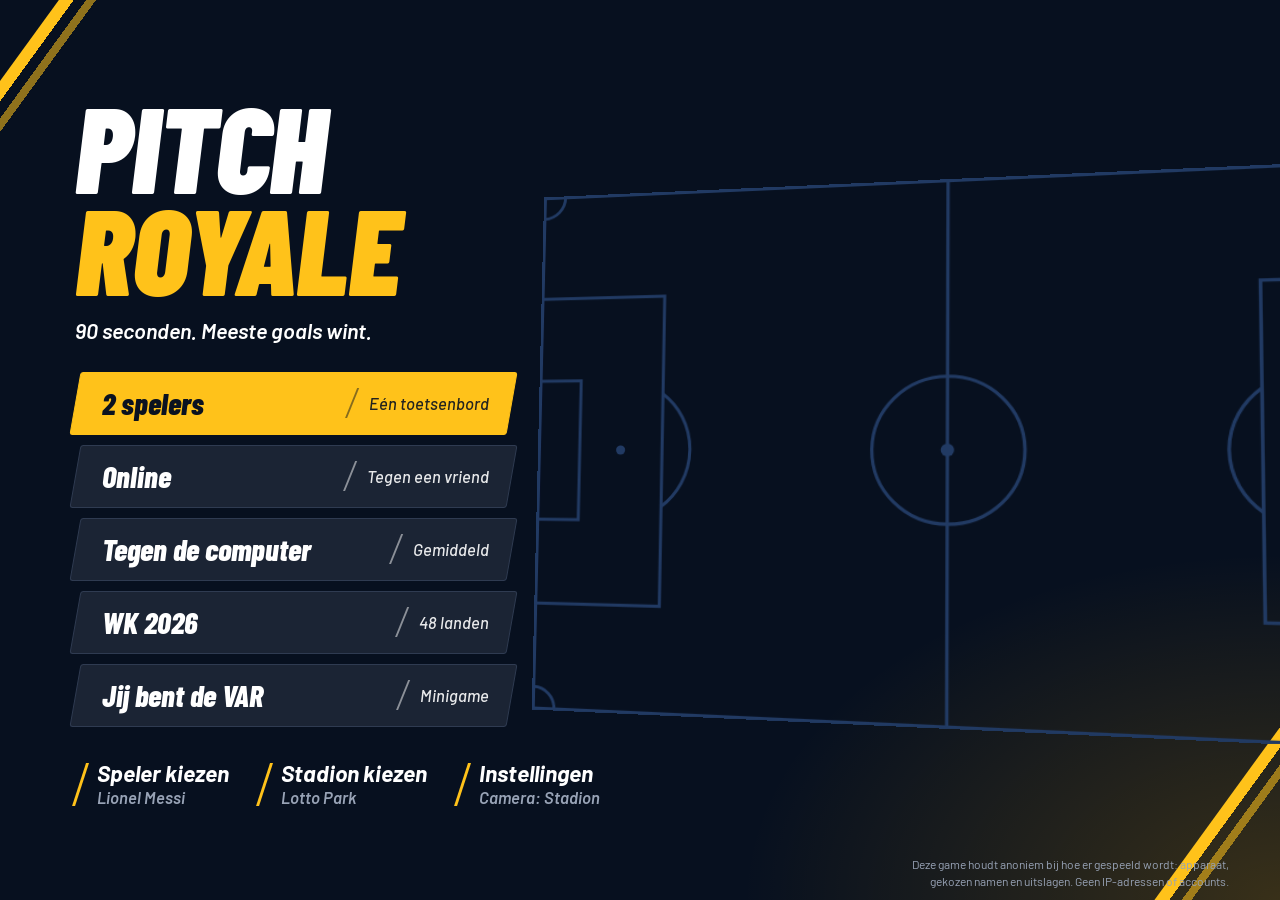
==== commit 906f0df6: "Stade Joseph Marien (Union Saint-Gilloise, Dudenpark) als nieuw stadion in de Pro League, op een jun" ====
--- a/index.html
+++ b/index.html
@@ -736,8 +736,8 @@
     <script src="https://cdnjs.cloudflare.com/ajax/libs/three.js/r128/three.min.js"></script>
     <script src="https://cdn.jsdelivr.net/npm/three@0.128.0/examples/js/loaders/GLTFLoader.js"></script>
     <script src="https://cdn.jsdelivr.net/npm/three@0.128.0/examples/js/controls/OrbitControls.js"></script>
-    <script src="game.core.js?v=167"></script>
-    <script src="game.screen.js?v=21"></script>
+    <script src="game.core.js?v=180"></script>
+    <script src="game.screen.js?v=24"></script>
     <script src="game.stadium.js?v=137"></script>
     <script src="game.ui.js?v=135"></script>
     <script src="game.wk.js?v=116"></script>
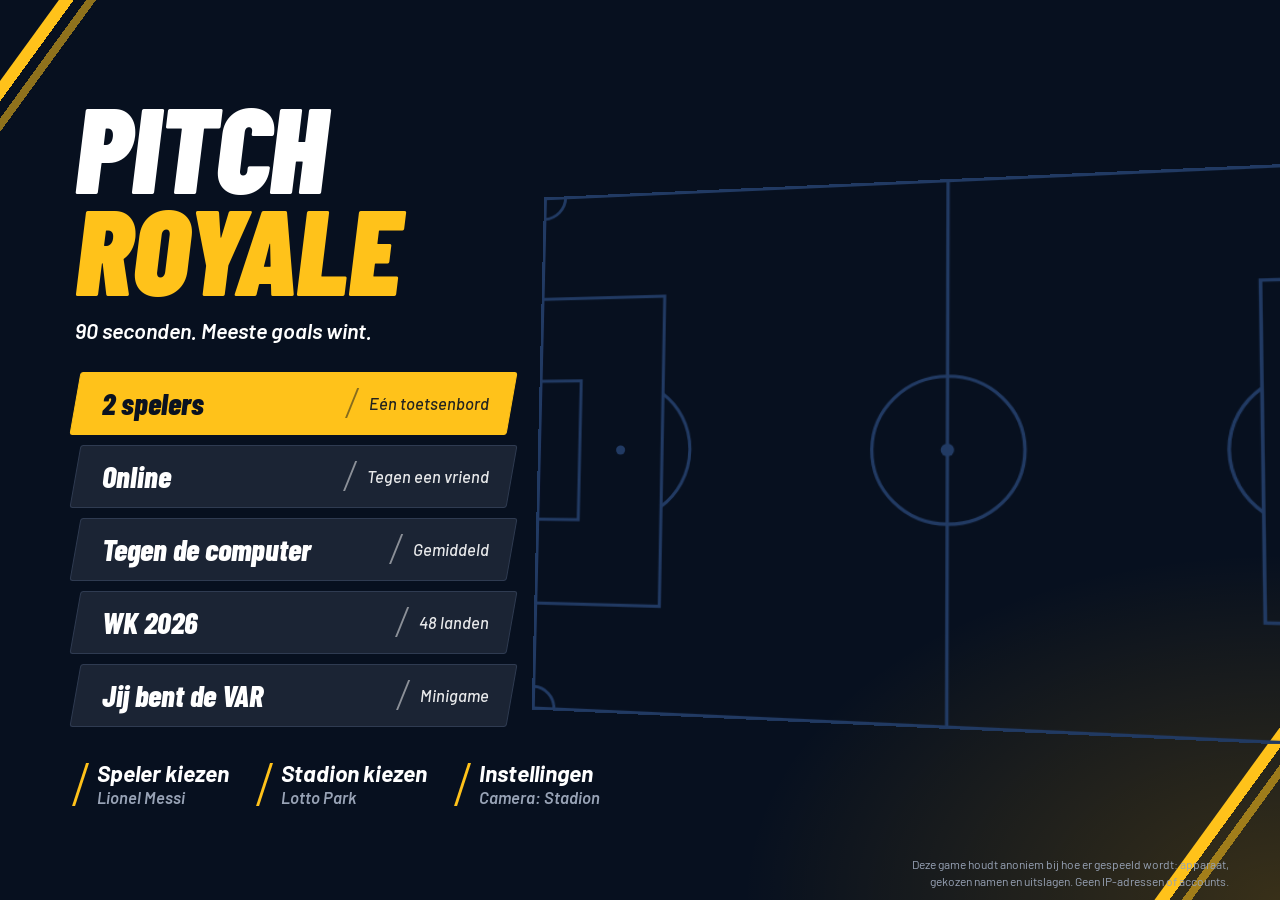
==== commit 3811908c: "Stade Joseph Marien zoals op de foto's en de luchtfoto: het veld op zijn echte plek; de parkkant een" ====
--- a/index.html
+++ b/index.html
@@ -736,8 +736,8 @@
     <script src="https://cdnjs.cloudflare.com/ajax/libs/three.js/r128/three.min.js"></script>
     <script src="https://cdn.jsdelivr.net/npm/three@0.128.0/examples/js/loaders/GLTFLoader.js"></script>
     <script src="https://cdn.jsdelivr.net/npm/three@0.128.0/examples/js/controls/OrbitControls.js"></script>
-    <script src="game.core.js?v=180"></script>
-    <script src="game.screen.js?v=24"></script>
+    <script src="game.core.js?v=182"></script>
+    <script src="game.screen.js?v=25"></script>
     <script src="game.stadium.js?v=137"></script>
     <script src="game.ui.js?v=135"></script>
     <script src="game.wk.js?v=116"></script>
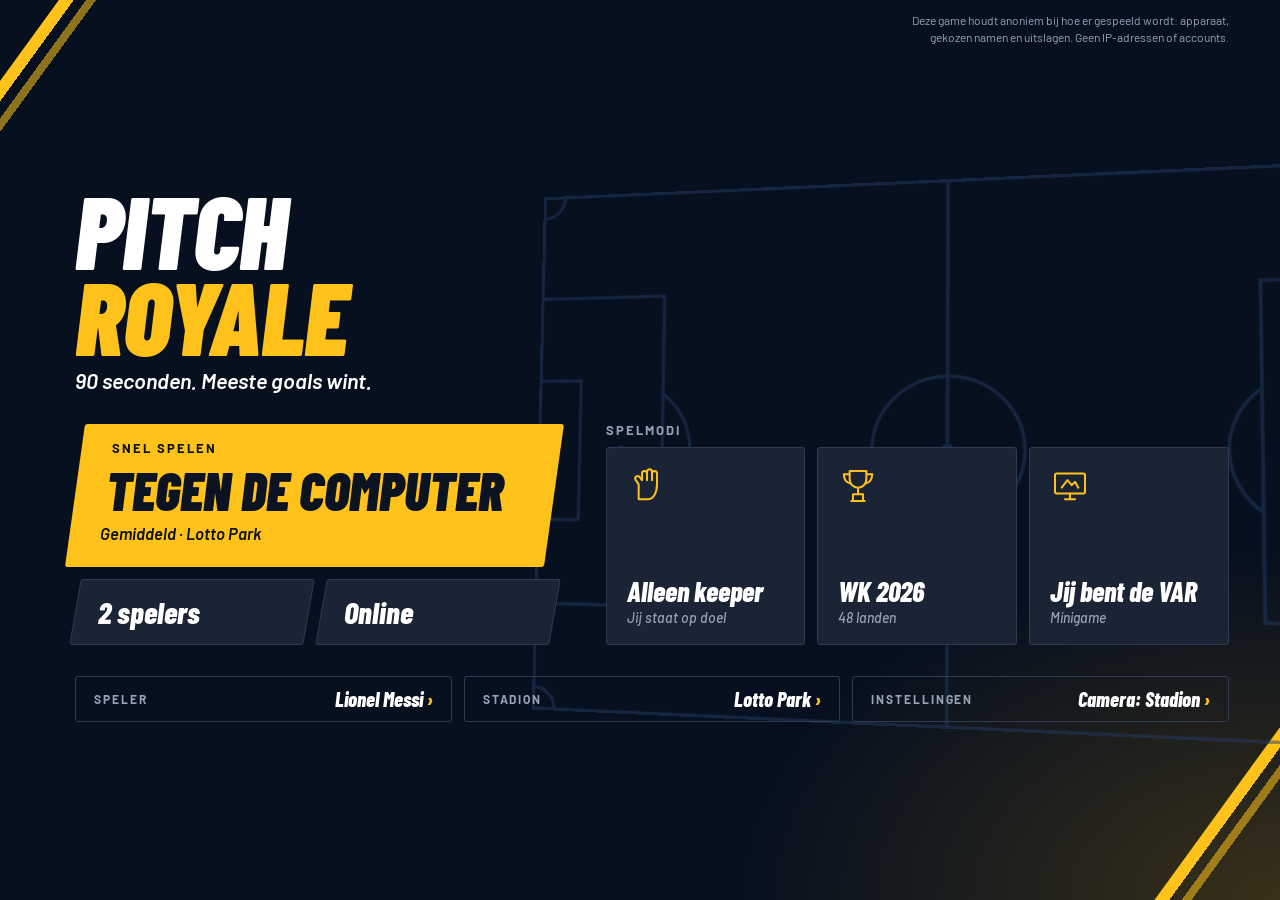
==== commit e2e80479: "Alleen keeper als nieuwe spelmodus: je speelt alleen je eigen keeper, de camera standaard achter je " ====
--- a/index.html
+++ b/index.html
@@ -12,7 +12,7 @@
     <link rel="preconnect" href="https://fonts.googleapis.com">
     <link rel="preconnect" href="https://fonts.gstatic.com" crossorigin>
     <link href="https://fonts.googleapis.com/css2?family=Barlow:ital,wght@0,400;0,500;0,600;1,500;1,600;1,700&family=Barlow+Condensed:ital,wght@0,600;0,700;0,800;1,700;1,800;1,900&family=Saira+Condensed:wght@900&family=Barlow+Semi+Condensed:wght@700&family=Montserrat:wght@500;600;700&family=Silkscreen&family=Space+Grotesk:wght@400;500&display=swap" rel="stylesheet">
-    <link rel="stylesheet" href="styles.css?v=142">
+    <link rel="stylesheet" href="styles.css?v=146">
 </head>
 <body>
     <!-- shared icons -->
@@ -64,39 +64,57 @@
         </div>
 
         <main class="home__main">
-            <h1 class="home__title"><span>Pitch</span> <span class="home__title-gold">Royale</span></h1>
-            <p class="home__tag">90 seconden. Meeste goals wint.</p>
-
-            <div class="home__menu">
-                <button id="launch-cta" class="home__btn home__btn--gold" type="button">
-                    <span class="home__btn-label">2 spelers</span>
-                    <span class="home__btn-meta">Eén toetsenbord</span>
+            <div class="home__head">
+                <h1 class="home__title"><span>Pitch</span> <span class="home__title-gold">Royale</span></h1>
+                <p class="home__tag">90 seconden. Meeste goals wint.</p>
+            </div>
+
+            <div class="home__play">
+                <button id="launch-cpu" class="home__hero" type="button">
+                    <span class="home__hero-kicker">Snel spelen</span>
+                    <span class="home__hero-label">Tegen de computer</span>
+                    <span class="home__hero-meta" id="launch-cpu-level">Gemiddeld</span>
                 </button>
-                <button id="launch-online" class="home__btn" type="button">
-                    <span class="home__btn-label">Online</span>
-                    <span class="home__btn-meta">Tegen een vriend</span>
-                </button>
-                <button id="launch-cpu" class="home__btn" type="button">
-                    <span class="home__btn-label">Tegen de computer</span>
-                    <span class="home__btn-meta" id="launch-cpu-level">Gemiddeld</span>
-                </button>
-                <button id="launch-wk" class="home__btn" type="button">
-                    <span class="home__btn-label">WK 2026</span>
-                    <span class="home__btn-meta">48 landen</span>
-                </button>
-                <button id="launch-var" class="home__btn" type="button">
-                    <span class="home__btn-label">Jij bent de VAR</span>
-                    <span class="home__btn-meta" id="launch-var-meta">Minigame</span>
-                </button>
-            </div>
+                <div class="home__pair">
+                    <button id="launch-cta" class="home__btn" type="button">
+                        <span class="home__btn-label">2 spelers</span>
+                        <span class="home__btn-meta">Eén toetsenbord</span>
+                    </button>
+                    <button id="launch-online" class="home__btn" type="button">
+                        <span class="home__btn-label">Online</span>
+                        <span class="home__btn-meta">Tegen een vriend</span>
+                    </button>
+                </div>
+            </div>
+
+            <section class="home__modes" aria-label="Spelmodi">
+                <h2 class="home__kicker">Spelmodi</h2>
+                <div class="home__tiles">
+                    <button id="launch-keeper" class="home__tile" type="button">
+                        <svg class="home__tile-icon" viewBox="0 0 48 48" aria-hidden="true"><path d="M14 40V22l-4-6a3 3 0 015-3l3 4V9a3 3 0 016 0v8V7a3 3 0 016 0v10V9a3 3 0 016 0v13c0 10-4 18-12 18z"/></svg>
+                        <span class="home__tile-label">Alleen keeper</span>
+                        <span class="home__tile-meta">Jij staat op doel</span>
+                    </button>
+                    <button id="launch-wk" class="home__tile" type="button">
+                        <svg class="home__tile-icon" viewBox="0 0 48 48" aria-hidden="true"><path d="M14 6h20v10a10 10 0 01-20 0zM14 10H7c0 7 3 10 8 11M34 10h7c0 7-3 10-8 11M24 26v8M16 42h16M18 34h12v8H18z"/></svg>
+                        <span class="home__tile-label">WK 2026</span>
+                        <span class="home__tile-meta">48 landen</span>
+                    </button>
+                    <button id="launch-var" class="home__tile" type="button">
+                        <svg class="home__tile-icon" viewBox="0 0 48 48" aria-hidden="true"><rect x="6" y="9" width="36" height="24" rx="2"/><path d="M18 40h12M24 33v7M14 26l7-9 5 6 4-4 4 7"/></svg>
+                        <span class="home__tile-label">Jij bent de VAR</span>
+                        <span class="home__tile-meta" id="launch-var-meta">Minigame</span>
+                    </button>
+                </div>
+            </section>
 
             <div class="home__links">
                 <button id="launch-star-pick" class="home__stadium" type="button">
-                    <span class="home__stadium-label">Speler kiezen</span>
+                    <span class="home__stadium-label">Speler</span>
                     <span class="home__stadium-name" id="launch-star-name">Lionel Messi</span>
                 </button>
                 <button id="launch-stadium-pick" class="home__stadium" type="button">
-                    <span class="home__stadium-label">Stadion kiezen</span>
+                    <span class="home__stadium-label">Stadion</span>
                     <span class="home__stadium-name" id="launch-stadium-name">Lotto Park</span>
                 </button>
                 <button id="launch-settings" class="home__stadium" type="button">
@@ -150,8 +168,17 @@
                         <div><dt>Sprinten</dt><dd><kbd>Shift</kbd> links</dd></div>
                         <div><dt>Krullen</dt><dd>na je schot <kbd>W</kbd> of <kbd>S</kbd></dd></div>
                     </dl>
+                    <dl class="keys keys--keeper">
+                        <div><dt>Bewegen</dt><dd><kbd>W</kbd><kbd>A</kbd><kbd>S</kbd><kbd>D</kbd> in je strafschopgebied</dd></div>
+                        <div><dt>Duiken</dt><dd><kbd>Spatie</kbd> met een richting die kant op, zonder naar de bal</dd></div>
+                        <div><dt>Uitkomen</dt><dd><kbd>Q</kbd> ingedrukt: op de bal af</dd></div>
+                        <div><dt>Bal in je handen</dt><dd><kbd>Q</kbd> gooien (richting kiest naar wie), <kbd>Spatie</kbd> uittrappen</dd></div>
+                        <div><dt>Sprinten</dt><dd><kbd>Shift</kbd> links</dd></div>
+                        <div><dt>Doeltrap</dt><dd>klik waar hij moet komen, <kbd>Q</kbd> kort, <kbd>Spatie</kbd> lang</dd></div>
+                    </dl>
                     <p class="keys__note" id="p1-keys-alt" hidden>Tegen de computer werken de pijltjes ook.</p>
                     <p class="touch-help">Links de stick. Rechts <strong>Schiet</strong> (langer = harder; veeg bij het loslaten omhoog voor een hoog schot), <strong>Pass</strong> en <strong>Sprint</strong>. Zonder bal worden ze <strong>Tackle</strong> en <strong>Vraag</strong> (bal vragen). Je speelt de hele wedstrijd met je eigen ster; je teamgenoten speelt de computer. Krullen: duw na je schot de stick omhoog of omlaag.</p>
+                    <p class="touch-help touch-help--keeper">Je bent de keeper; je teamgenoten speelt de computer. Links de stick: bewegen in je strafschopgebied. <strong>Duik</strong> (met de stick die kant op, anders naar de bal), <strong>Uit</strong> ingedrukt: op de bal af. Bal in je handen: <strong>Gooi</strong> of <strong>Trap</strong>. Doeltrap: tik waar hij moet komen.</p>
                 </section>
 
                 <div class="halves__mid">
@@ -286,6 +313,10 @@
             <span class="setpiece__team" id="setpiece-team">SP1</span>
             <span class="setpiece__hint" id="setpiece-hint" hidden></span>
         </div>
+        <div class="setpiece keeper-tip" id="keeper-tip" role="status" hidden>
+            <span class="setpiece__kind">Jij bent de keeper</span>
+            <span class="setpiece__hint" id="keeper-tip-hint"></span>
+        </div>
         <div class="aim-layer" id="aim-layer" hidden></div>
 
         <!-- the referee's call (game.referee.js): offside, a foul, a card -->
@@ -736,18 +767,18 @@
     <script src="https://cdnjs.cloudflare.com/ajax/libs/three.js/r128/three.min.js"></script>
     <script src="https://cdn.jsdelivr.net/npm/three@0.128.0/examples/js/loaders/GLTFLoader.js"></script>
     <script src="https://cdn.jsdelivr.net/npm/three@0.128.0/examples/js/controls/OrbitControls.js"></script>
-    <script src="game.core.js?v=182"></script>
-    <script src="game.screen.js?v=25"></script>
-    <script src="game.stadium.js?v=137"></script>
-    <script src="game.ui.js?v=135"></script>
+    <script src="game.core.js?v=186"></script>
+    <script src="game.screen.js?v=26"></script>
+    <script src="game.stadium.js?v=138"></script>
+    <script src="game.ui.js?v=138"></script>
     <script src="game.wk.js?v=116"></script>
     <script src="stats.config.js?v=116"></script>
     <script src="game.stats.js?v=118"></script>
     <script src="game.players.js?v=1"></script>
-    <script src="game.js?v=145"></script>
+    <script src="game.js?v=152"></script>
     <script src="game.referee.js?v=7"></script>
     <script src="game.pens.js?v=3"></script>
     <script src="game.var.js?v=1"></script>
-    <script src="game.online.js?v=6"></script>
+    <script src="game.online.js?v=7"></script>
 </body>
 </html>
--- a/styles.css
+++ b/styles.css
@@ -95,12 +95,21 @@
 html:not(.is-touch) .touch-only,
 html:not(.is-touch) .touch-help,
 .is-touch .no-touch,
-.is-touch .hud-keys,
+/* the key hints in the match: not on a laptop either (they are on the setup screen) */
+.hud-keys,
 .is-touch .pause-overlay__sub,
 .is-touch #card-p1 .keys,
 .is-touch #p1-keys-alt,
 .is-touch #launch-cta,
 .is-touch #setup-screen .seg { display: none !important; }
+/* Alleen keeper: the keeper's keys on player 1's card instead of the usual ones, no mode tabs */
+.keys--keeper,
+.touch-help--keeper,
+#setup-screen.is-keeper .seg,
+#setup-screen.is-keeper #card-p1 .keys:not(.keys--keeper),
+#setup-screen.is-keeper #card-p1 .touch-help:not(.touch-help--keeper) { display: none; }
+#setup-screen.is-keeper .keys--keeper { display: grid; }
+html.is-touch #setup-screen.is-keeper .touch-help--keeper { display: block; }
 
 /* ---------- screens ---------- */
 .screen {
@@ -1378,7 +1387,7 @@
     .home__note {
         position: absolute;
         right: calc(var(--pad) + var(--safe-r));
-        bottom: calc(10px + var(--safe-b));
+        top: calc(12px + var(--safe-t));
         max-width: min(40%, 30em);
         margin: 0;
         padding: 0;
@@ -1404,11 +1413,6 @@
         opacity: 1;
         transform: translateY(-50%) perspective(1600px) rotateY(-16deg) rotateX(5deg);
     }
-    .home__main {
-        width: 44%;
-        max-width: 640px;
-        padding: calc(var(--pad) + 8px) var(--pad) calc(var(--pad) + var(--safe-b)) calc(var(--pad) + 24px);
-    }
     .home__title { font-size: clamp(48px, min(9.5vw, calc(var(--vh) * 16)), 190px); }
     .home__tag { font-size: clamp(15px, min(1.7vw, calc(var(--vh) * 3.2)), 26px); }
     .home__btn { min-height: clamp(42px, calc(var(--vh) * 7), 66px); }
@@ -1419,12 +1423,10 @@
 }
 /* a phone on its side: less height, so tighter */
 @media (orientation: landscape) and (max-height: 519px) {
-    .home__main { width: 52%; gap: 6px; padding-top: 12px; padding-bottom: calc(8px + var(--safe-b)); }
     .home__title { font-size: clamp(38px, calc(var(--vh) * 15), 80px); }
     .home__tag { margin: 0 0 4px; white-space: nowrap; }
     .home__menu { gap: 6px; }
     .home__btn { min-height: 37px; }
-    .home__stadium { margin-top: 2px; padding-top: 2px; padding-bottom: 2px; }
     .home__stripe--top { height: 180px; top: -70px; }
 }
 @media (min-width: 900px) and (min-height: 560px) {
@@ -1433,6 +1435,155 @@
     .home__stripe { width: 40px; height: 340px; background: linear-gradient(90deg, var(--home-gold) 0 12px, transparent 12px 22px, rgba(255, 194, 26, .55) 22px 30px, transparent 30px); }
     .home__stripe--top { top: -110px; left: 20px; }
     .home__stripe--bottom { right: 30px; bottom: -120px; height: 380px; }
+}
+
+/* ---------- the start screen's layout (design F) ----------
+   Upright on a phone: one column. On its side and on a desktop: the name
+   and the big Snel spelen button with 2 spelers and Online under it on the
+   left, the game modes as tiles on the right, Speler / Stadion /
+   Instellingen as a row of bars along the bottom. */
+.home__main {
+    display: grid;
+    grid-template-columns: minmax(0, 1fr);
+    grid-template-areas: "head" "play" "modes" "links";
+    align-content: center;
+    gap: 18px;
+    max-width: 640px;
+}
+.home__head { grid-area: head; }
+.home__play { grid-area: play; display: grid; gap: 12px; }
+.home__modes { grid-area: modes; display: grid; gap: 10px; align-content: start; }
+.home__links { grid-area: links; }
+.home__tag { margin: 8px 0 0; }
+
+/* Snel spelen: the big gold one */
+.home__hero {
+    display: grid;
+    justify-items: start;
+    gap: 6px;
+    width: 100%;
+    padding: 18px 28px 20px 30px;
+    border: 0;
+    border-radius: 3px;
+    background: var(--home-gold);
+    color: var(--home-ink);
+    text-align: left;
+    transform: skewX(-8deg);
+    transition: background-color .12s, transform .12s;
+}
+.home__hero > span { transform: skewX(8deg); }
+.home__hero:active { transform: skewX(-8deg) translateY(2px); }
+.home__hero-kicker, .home__kicker {
+    margin: 0;
+    font: 700 13px/1 var(--font-text);
+    letter-spacing: .16em;
+    text-transform: uppercase;
+}
+.home__kicker { color: var(--home-dim); }
+.home__hero-label { font: italic 900 clamp(34px, 9vw, 64px)/.95 var(--font-cond); text-transform: uppercase; }
+.home__hero-meta { font: italic 600 clamp(14px, 3.8vw, 18px)/1.2 var(--font-text); }
+/* 2 spelers and Online side by side (on a phone only Online: 2 spelers needs a keyboard) */
+.home__pair { display: grid; grid-template-columns: repeat(auto-fit, minmax(0, 1fr)); gap: 12px; }
+.home__pair .home__btn { min-height: 54px; padding: 8px 18px 8px 22px; }
+.home__pair .home__btn-meta { display: none; }
+
+/* the game modes: three tiles, an icon in gold at the top */
+.home__tiles { display: grid; grid-template-columns: repeat(3, minmax(0, 1fr)); gap: 12px; }
+.home__tile {
+    display: grid;
+    grid-template-rows: 1fr auto auto;
+    justify-items: start;
+    align-items: end;
+    gap: 4px;
+    min-height: 150px;
+    padding: 18px 20px;
+    border: 1px solid var(--home-edge);
+    border-radius: 3px;
+    background: var(--home-slate);
+    color: #fff;
+    text-align: left;
+    transition: border-color .12s, background-color .12s;
+}
+.home__tile-icon {
+    align-self: start;
+    width: 40px;
+    height: 40px;
+    fill: none;
+    stroke: var(--home-gold);
+    stroke-width: 2.4;
+    stroke-linecap: round;
+    stroke-linejoin: round;
+}
+.home__tile-label { font: italic 800 clamp(20px, 5vw, 30px)/1 var(--font-cond); }
+.home__tile-meta { color: var(--home-dim); font: italic 500 clamp(12px, 3.4vw, 15px)/1.2 var(--font-text); }
+
+/* Speler, Stadion, Instellingen: bars with the choice on the right */
+.home__links { display: grid; grid-template-columns: minmax(0, 1fr); gap: 10px; width: auto; }
+.home__links .home__stadium {
+    display: flex;
+    align-items: center;
+    justify-content: space-between;
+    gap: 14px;
+    margin: 0;
+    padding: 12px 18px;
+    border: 1px solid var(--home-edge);
+    border-radius: 3px;
+}
+.home__links .home__stadium::before { content: none; }
+.home__links .home__stadium-label {
+    color: var(--home-dim);
+    font: 700 12px/1 var(--font-text);
+    letter-spacing: .16em;
+    text-transform: uppercase;
+}
+.home__links .home__stadium-name {
+    overflow: hidden;
+    color: #fff;
+    font: italic 800 clamp(17px, 4.4vw, 22px)/1 var(--font-cond);
+    text-overflow: ellipsis;
+}
+.home__links .home__stadium-name::after { content: ' \203A'; color: var(--home-gold); }
+
+@media (hover: hover) {
+    .home__hero:hover { background: #fff; }
+    .home__tile:hover { border-color: var(--home-gold); }
+    .home__links .home__stadium:hover { border-color: var(--home-gold); }
+    .home__links .home__stadium:hover .home__stadium-label { color: var(--home-dim); }
+}
+
+@media (orientation: landscape) and (min-width: 560px) {
+    .home__pitch { opacity: .5; }
+    .home__main {
+        grid-template-columns: minmax(0, 1fr) minmax(0, 1.3fr);
+        grid-template-areas: "head ." "play modes" "links links";
+        column-gap: clamp(24px, 4vw, 72px);
+        row-gap: clamp(10px, calc(var(--vh) * 3.4), 36px);
+        width: 100%;
+        max-width: 1500px;
+        padding: calc(var(--pad) + 8px) calc(var(--pad) + var(--safe-r)) calc(var(--pad) + var(--safe-b)) calc(var(--pad) + 24px + var(--safe-l));
+    }
+    .home__title { font-size: clamp(44px, min(8vw, calc(var(--vh) * 14)), 150px); }
+    .home__modes { align-self: start; }
+    .home__hero-label { font-size: clamp(26px, min(4.2vw, calc(var(--vh) * 7.4)), 72px); }
+    .home__hero-meta { font-size: clamp(12px, min(1.3vw, calc(var(--vh) * 2.4)), 19px); }
+    .home__pair .home__btn { min-height: clamp(38px, calc(var(--vh) * 6.4), 60px); }
+    .home__tile { min-height: clamp(84px, calc(var(--vh) * 22), 210px); }
+    .home__tile-label { font-size: clamp(18px, min(2.2vw, calc(var(--vh) * 4)), 32px); }
+    .home__tile-meta { font-size: clamp(11px, min(1.1vw, calc(var(--vh) * 2.2)), 16px); }
+    .home__links { grid-template-columns: repeat(3, minmax(0, 1fr)); gap: 12px; }
+    .home__links .home__stadium-name { font-size: clamp(14px, min(1.6vw, calc(var(--vh) * 3)), 24px); }
+}
+/* a phone on its side: tight */
+@media (orientation: landscape) and (max-height: 519px) {
+    .home__main { row-gap: 8px; align-content: center; padding-top: 10px; padding-bottom: calc(10px + var(--safe-b)); }
+    .home__tag { margin-top: 4px; }
+    .home__hero { padding: 10px 18px 12px 20px; gap: 3px; }
+    .home__hero-kicker, .home__kicker { font-size: 11px; }
+    .home__tiles, .home__pair { gap: 8px; }
+    .home__tile { padding: 10px 12px; gap: 2px; }
+    .home__tile-icon { width: 26px; height: 26px; }
+    .home__links .home__stadium { padding: 7px 12px; }
+    .home__links { gap: 8px; }
 }
 
 /* ---------- team sheet ---------- */
@@ -2821,6 +2972,8 @@
     pointer-events: none;
 }
 .touch__btn--shoot.is-tackle::after { content: none; }
+/* Alleen keeper: no high shots or passes to swipe for */
+#game-screen.is-keeper .touch__btn::after { content: none; }
 .touch__btn--shoot.is-high::before { background: #fff; }
 .touch__btn--shoot.is-high { transform: translateY(-6px) scale(.97); }
 /* held on: a power shot is ready */
